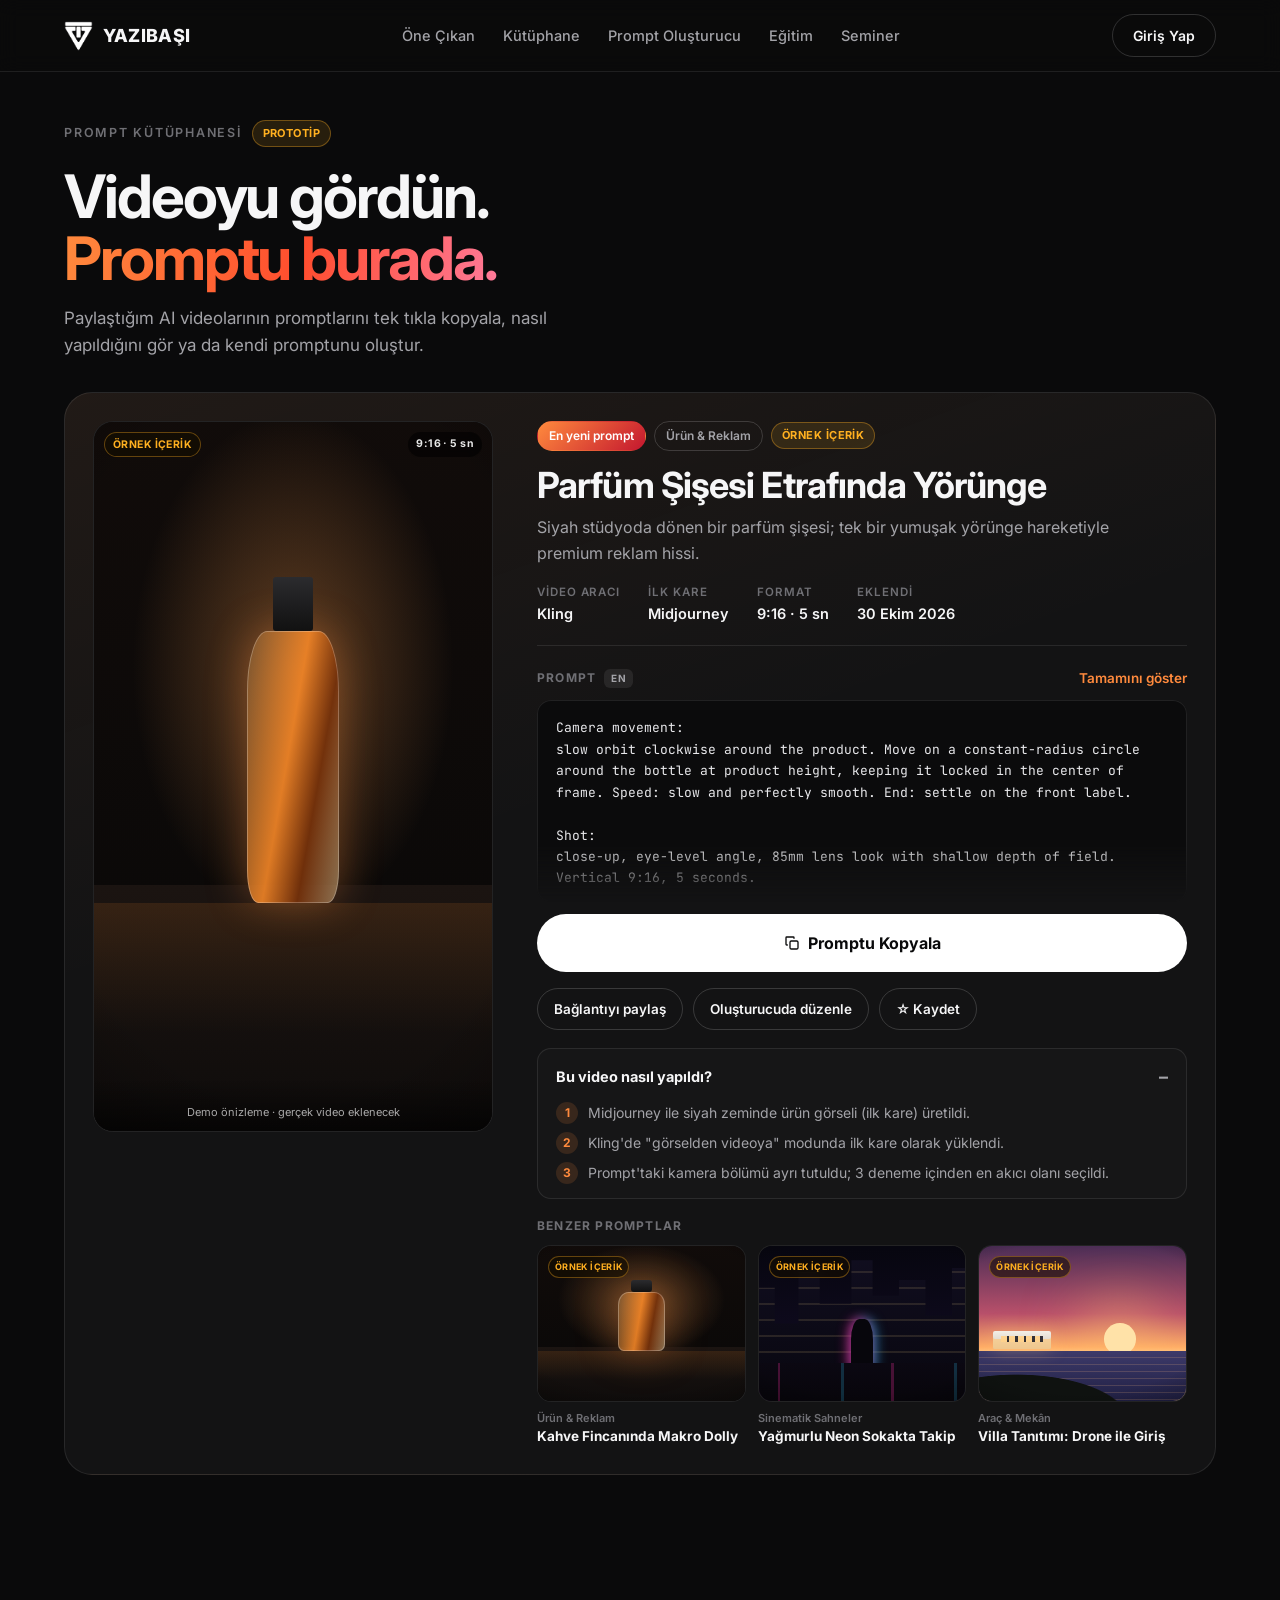
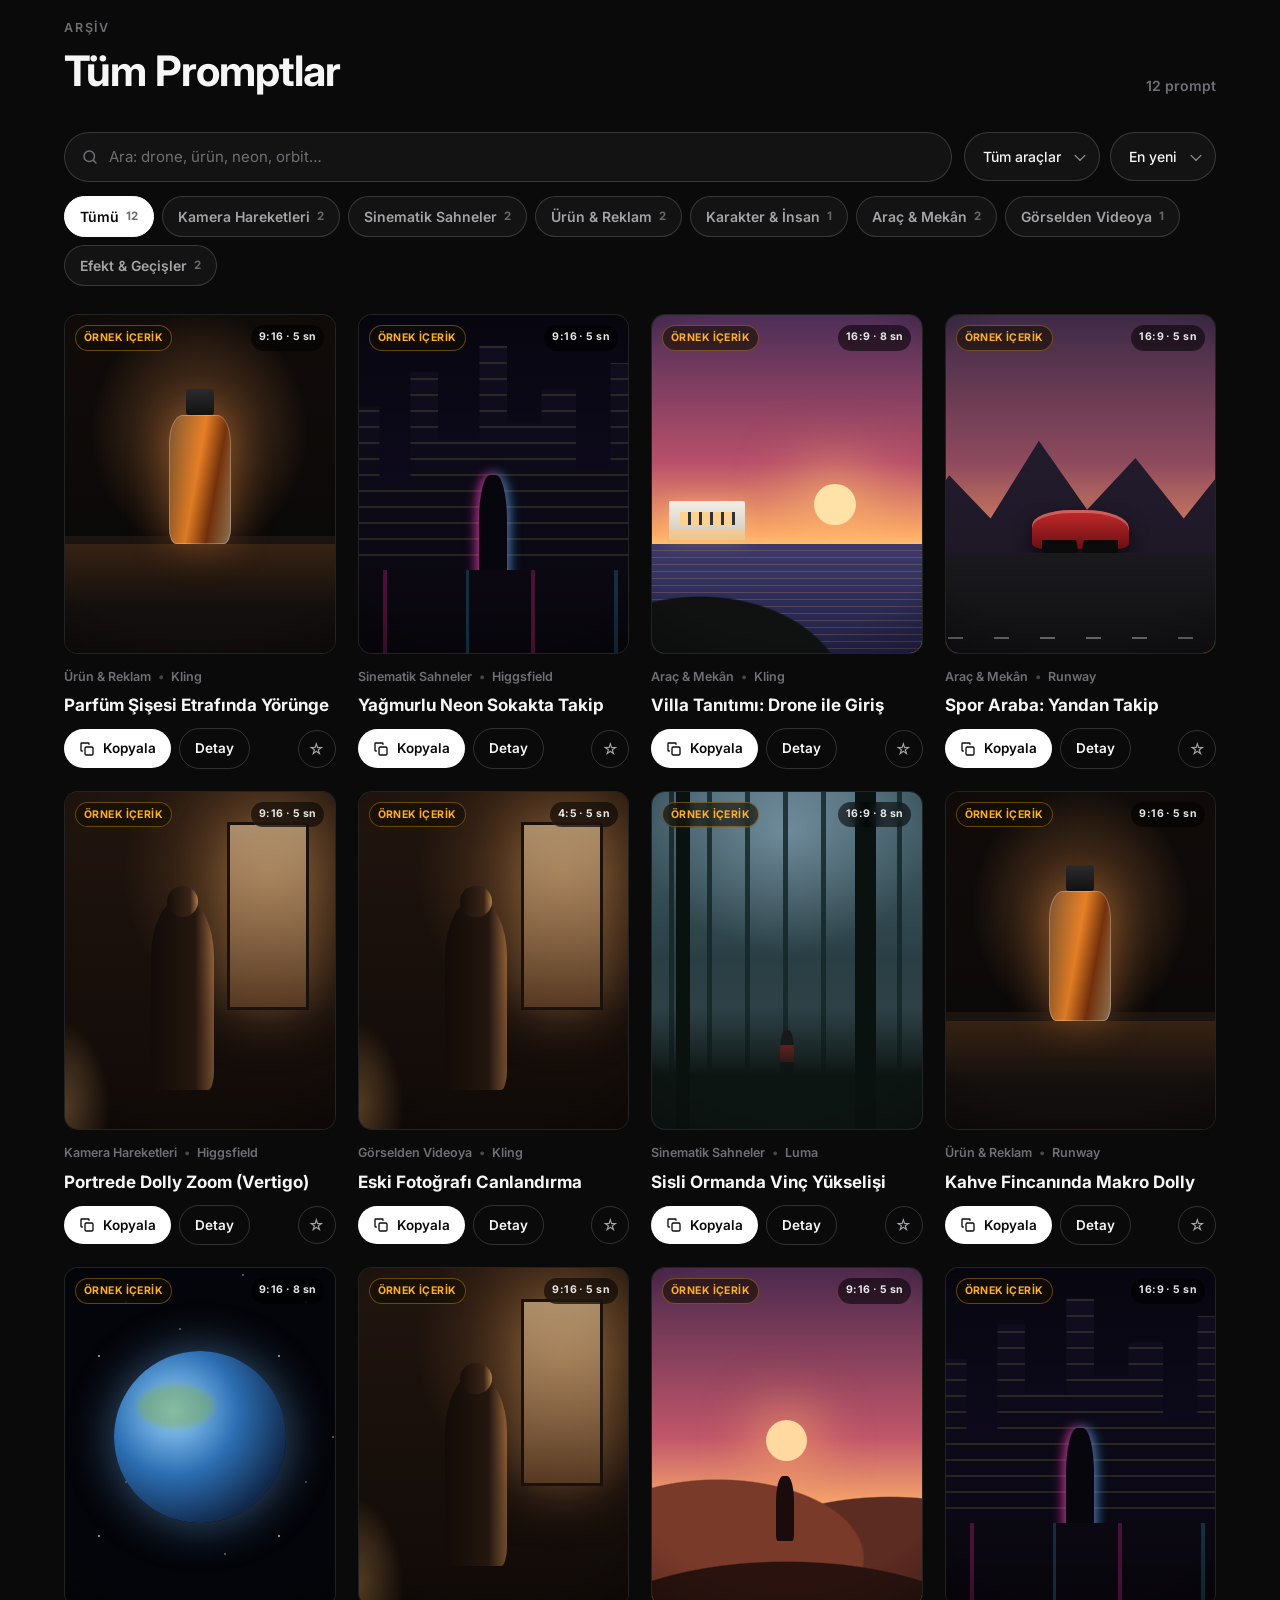
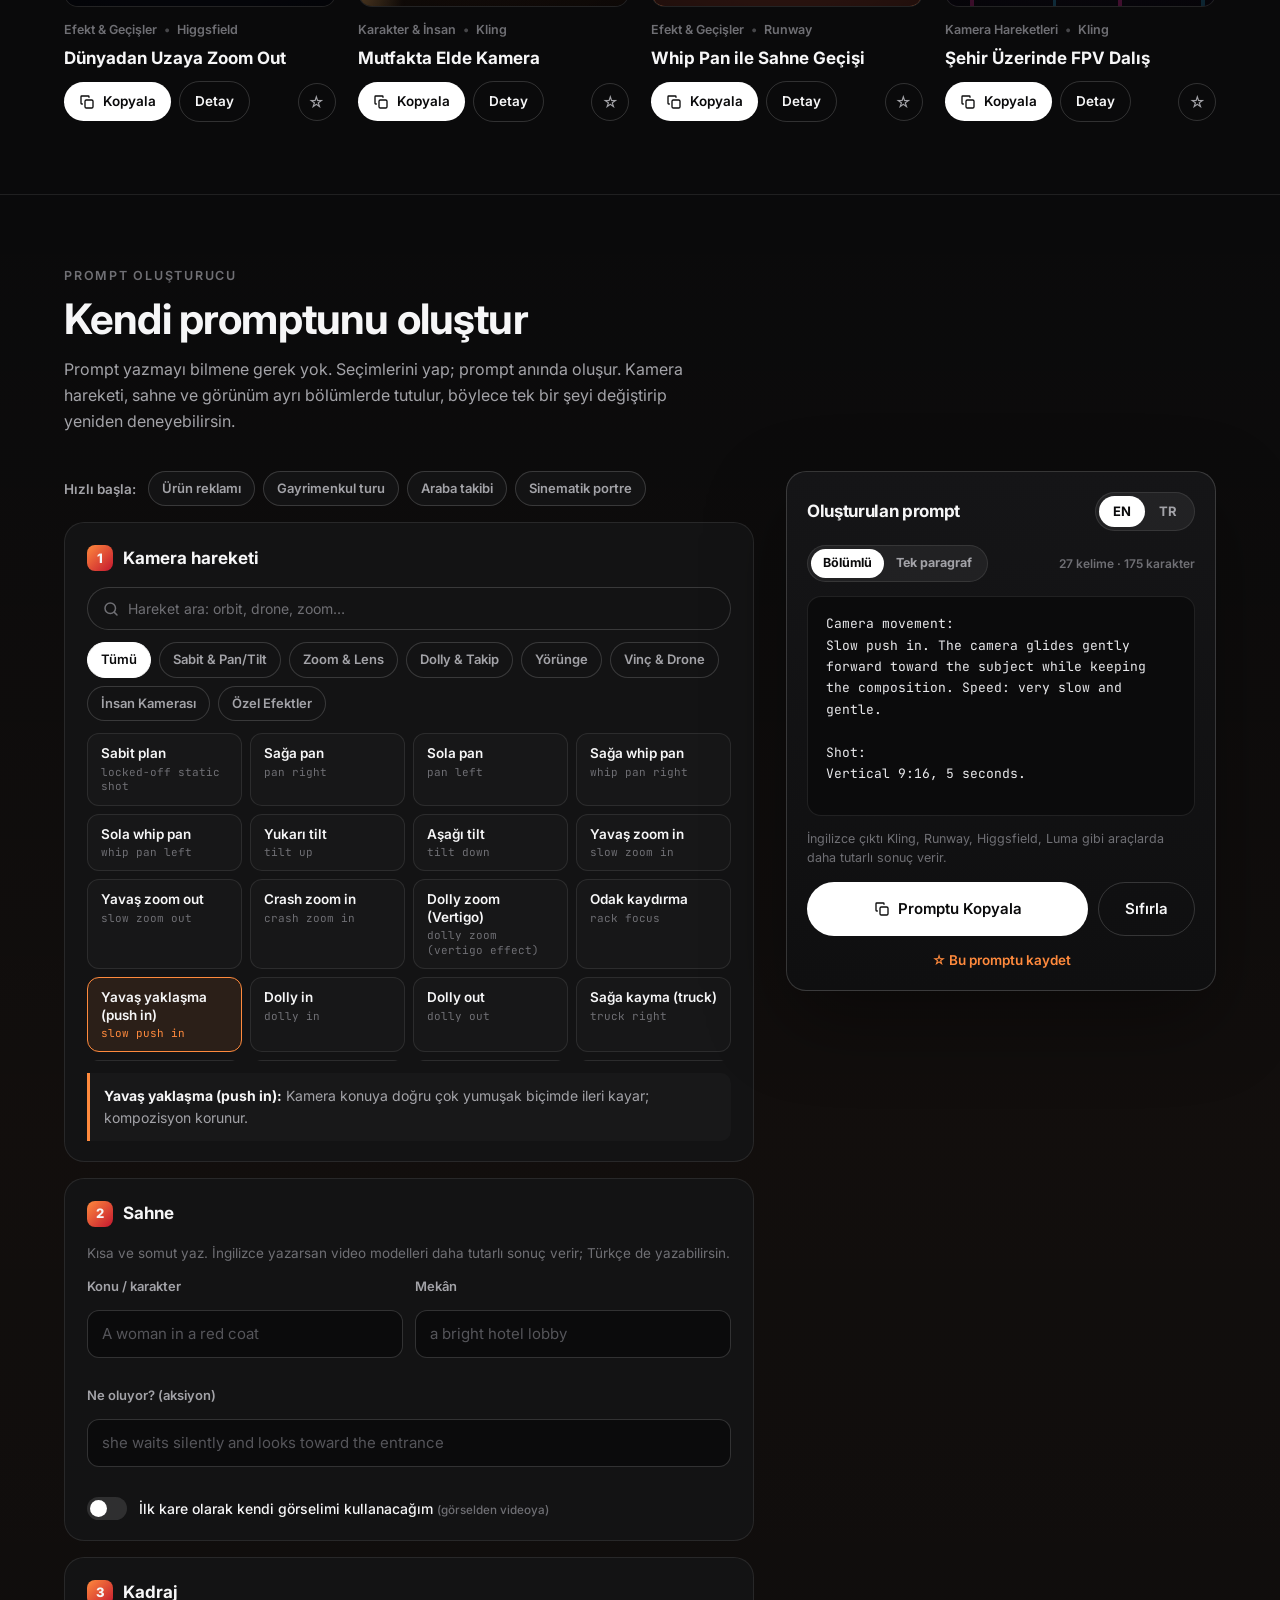
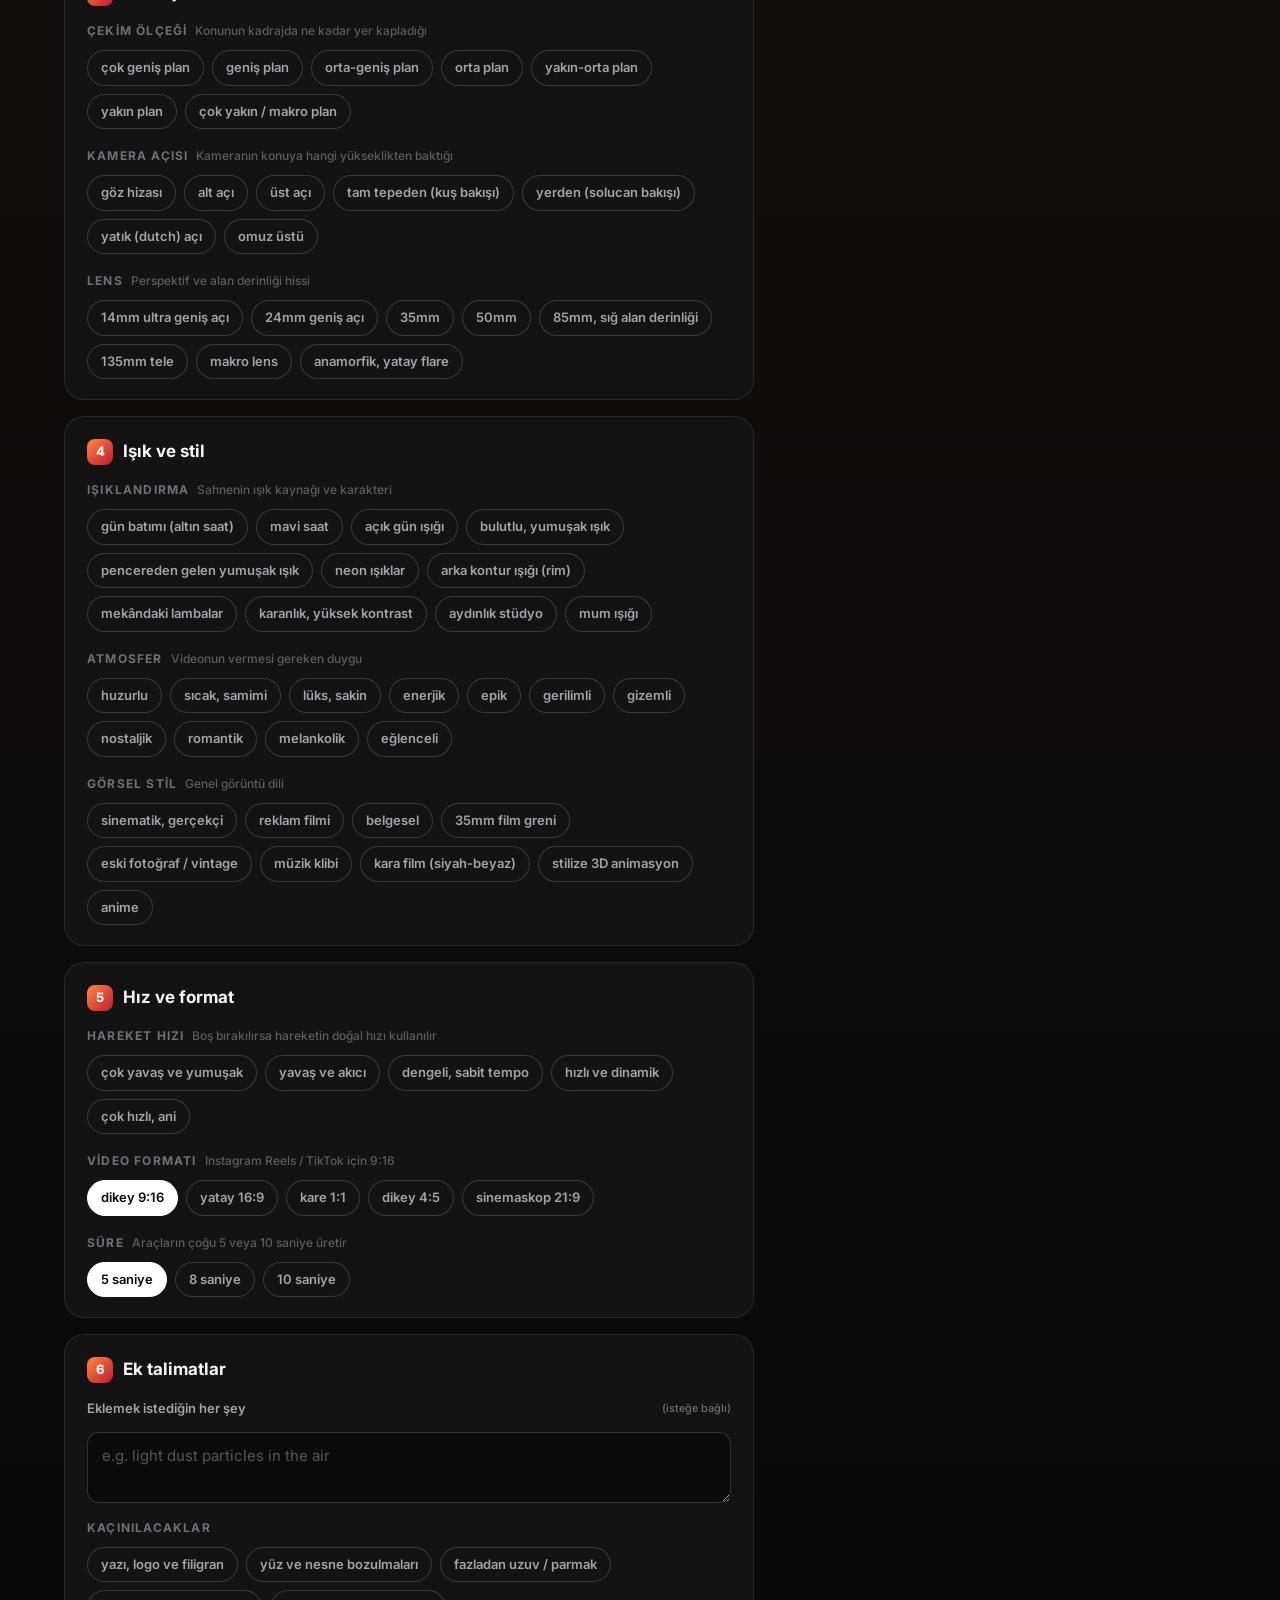
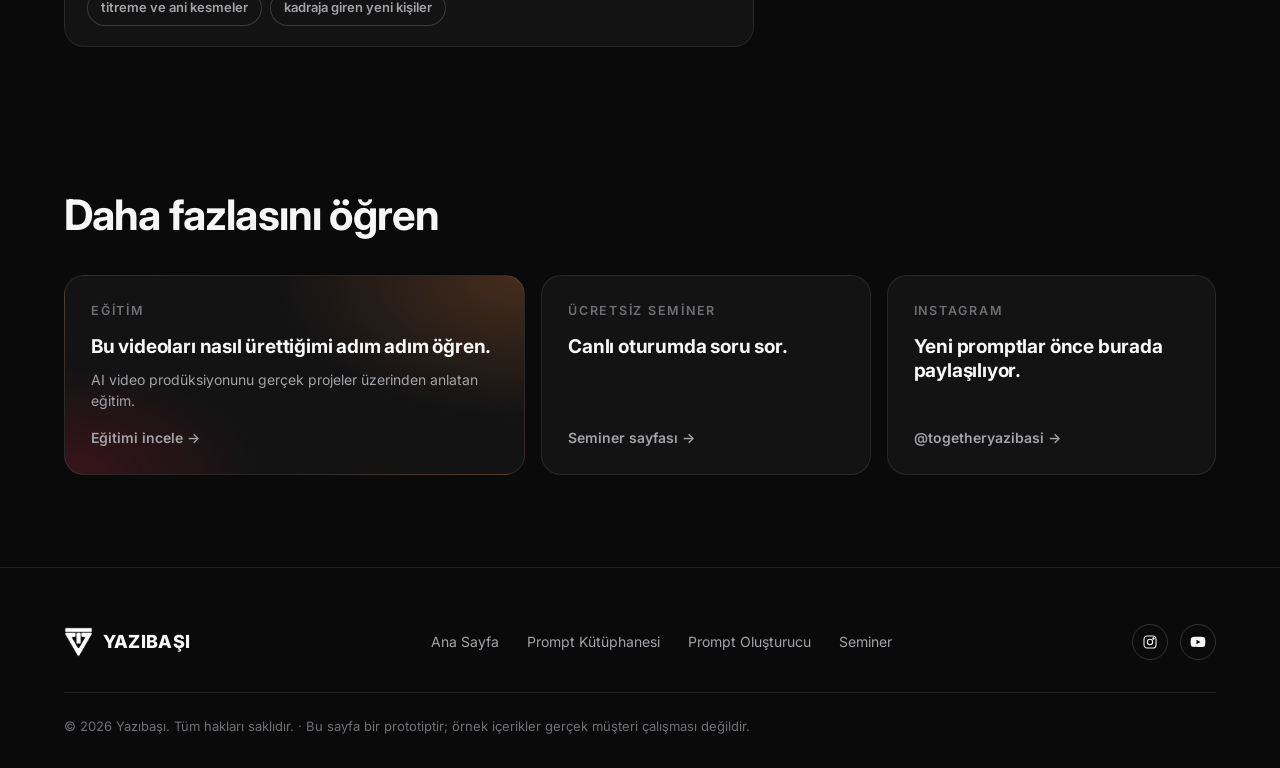
==== prompt-kutuphanesi.html @ 44c99c6a "Prompt Kütüphanesi prototip sayfasını ekle Yeni sayfa: prompt-kutuphanesi.html (noindex). Örnek içer" ====
<!DOCTYPE html>
<html lang="tr">
<head>
<meta charset="UTF-8">
<meta name="viewport" content="width=device-width, initial-scale=1.0, viewport-fit=cover">
<title>Prompt Kütüphanesi — Together Yazıbaşı</title>
<meta name="robots" content="noindex, nofollow">
<meta name="description" content="Muhammed Ali Yazıbaşı'nın yapay zekâ video promptları: videoyu izle, promptu tek tıkla kopyala ya da kendi promptunu oluştur.">
<meta property="og:title" content="Prompt Kütüphanesi — Together Yazıbaşı">
<meta property="og:description" content="Videoyu gördün. Promptu burada. Tek tıkla kopyala, kendi promptunu oluştur.">
<meta property="og:type" content="website">
<link rel="preconnect" href="https://fonts.googleapis.com">
<link rel="preconnect" href="https://fonts.gstatic.com" crossorigin>
<link href="https://fonts.googleapis.com/css2?family=Inter:wght@400;500;600;700;800&family=JetBrains+Mono:wght@400;500&display=swap" rel="stylesheet">
<link rel="stylesheet" href="css/style.css">
<link rel="stylesheet" href="css/prompt-kutuphanesi.css">
<link rel="icon" type="image/png" sizes="32x32" href="assets/img/logo/favicon-32.png">
<link rel="apple-touch-icon" href="assets/img/logo/apple-touch-icon.png">
<meta name="theme-color" content="#0a0a0b">
</head>
<body class="pk">

<a class="skip-link" href="#one-cikan">İçeriğe geç</a>

<!-- ============ HEADER ============ -->
<header class="site-header pk-header">
  <div class="container header-inner">
    <a href="index.html" class="logo"><img class="logo-img" src="assets/img/logo/logo-isaret-beyaz.png" alt="" width="29" height="30"><span>YAZIBAŞI</span></a>

    <nav class="main-nav pk-nav" aria-label="Sayfa içi gezinme">
      <a href="#one-cikan">Öne Çıkan</a>
      <a href="#kutuphane">Kütüphane</a>
      <a href="#olusturucu">Prompt Oluşturucu</a>
      <a href="index.html">Eğitim</a>
      <a href="seminer.html">Seminer</a>
    </nav>

    <div class="pk-header-actions">
      <button class="btn btn-ghost btn-sm" type="button" data-auth-open="login" data-auth-guest>Giriş Yap</button>
      <div class="user-chip" data-auth-user hidden>
        <button class="user-chip-btn" type="button" aria-haspopup="menu" aria-expanded="false" id="userMenuBtn">
          <span class="avatar" aria-hidden="true">DK</span><span class="user-chip-name">Demo Kullanıcı</span>
        </button>
        <div class="user-menu" id="userMenu" role="menu" hidden>
          <p class="user-menu-head"><strong>Demo Kullanıcı</strong><span>Prototip görünümü — gerçek hesap değil</span></p>
          <a href="#hesabim" role="menuitem">Kaydettiklerim</a>
          <button type="button" role="menuitem" data-auth-logout>Demo görünümünden çık</button>
        </div>
      </div>
      <button class="menu-toggle" type="button" aria-label="Menüyü aç" aria-expanded="false" aria-controls="mobileMenu">
        <span></span><span></span><span></span>
      </button>
    </div>
  </div>

  <nav class="mobile-menu" id="mobileMenu" aria-label="Mobil menü" hidden>
    <a href="#one-cikan">Öne Çıkan Prompt</a>
    <a href="#kutuphane">Prompt Kütüphanesi</a>
    <a href="#olusturucu">Prompt Oluşturucu</a>
    <a href="index.html">Eğitim</a>
    <a href="seminer.html">Ücretsiz Seminer</a>
    <button class="btn btn-primary btn-block" type="button" data-auth-open="login" data-auth-guest>Giriş Yap</button>
  </nav>
</header>

<main>

  <!-- ============ ÖNE ÇIKAN PROMPT ============ -->
  <section class="pk-feature" id="one-cikan">
    <div class="container">
      <div class="pk-intro">
        <p class="eyebrow">PROMPT KÜTÜPHANESİ <span class="draft-badge">Prototip</span></p>
        <h1>Videoyu gördün.<br><span class="grad">Promptu burada.</span></h1>
        <p class="pk-intro-desc">Paylaştığım AI videolarının promptlarını tek tıkla kopyala, nasıl yapıldığını gör ya da kendi promptunu oluştur.</p>
      </div>

      <p class="pk-notice" id="notFoundNotice" role="status" hidden></p>

      <article class="feature" id="featured" aria-live="polite"></article>
    </div>
  </section>

  <!-- ============ KÜTÜPHANE ============ -->
  <section class="pk-library" id="kutuphane">
    <div class="container">
      <div class="section-head pk-section-head">
        <div>
          <p class="eyebrow">ARŞİV</p>
          <h2>Tüm Promptlar</h2>
        </div>
        <p class="pk-count" id="resultCount" role="status"></p>
      </div>

      <div class="toolbar">
        <label class="search">
          <svg viewBox="0 0 24 24" aria-hidden="true"><circle cx="11" cy="11" r="7"/><path d="m20 20-3.5-3.5"/></svg>
          <span class="sr-only">Promptlarda ara</span>
          <input type="search" id="searchInput" placeholder="Ara: drone, ürün, neon, orbit…" autocomplete="off" enterkeyhint="search">
          <button type="button" class="search-clear" id="searchClear" aria-label="Aramayı temizle" hidden>✕</button>
        </label>
        <div class="toolbar-selects">
          <label class="select">
            <span class="sr-only">Araç</span>
            <select id="toolSelect"><option value="">Tüm araçlar</option></select>
          </label>
          <label class="select">
            <span class="sr-only">Sırala</span>
            <select id="sortSelect">
              <option value="new">En yeni</option>
              <option value="old">En eski</option>
              <option value="az">A → Z</option>
            </select>
          </label>
        </div>
      </div>

      <div class="chips-scroll">
        <div class="chips" id="categoryChips" role="group" aria-label="Kategori filtresi"></div>
      </div>

      <div class="card-grid" id="promptGrid"></div>

      <div class="empty" id="emptyState" hidden>
        <p><strong>Sonuç bulunamadı.</strong> Farklı bir kelime dene ya da filtreleri temizle.</p>
        <button class="btn btn-ghost btn-sm" type="button" id="resetFilters">Filtreleri temizle</button>
      </div>
    </div>
  </section>

  <!-- ============ HESABIM (yalnızca demo görünümünde) ============ -->
  <section class="pk-account" id="hesabim" hidden>
    <div class="container">
      <div class="account-card">
        <div class="account-head">
          <span class="avatar avatar-lg" aria-hidden="true">DK</span>
          <div>
            <p class="eyebrow">HESABIM <span class="draft-badge">Demo görünüm</span></p>
            <h2>Kaydettiğin promptlar</h2>
            <p class="section-desc">Bu alan gerçek üyelik açıldığında kullanıcının kaydettiği ve oluşturduğu promptları gösterecek. Şu an hiçbir veri saklanmıyor; sayfa yenilenince sıfırlanır.</p>
          </div>
        </div>
        <div class="saved-list" id="savedList"></div>
      </div>
    </div>
  </section>

  <!-- ============ PROMPT OLUŞTURUCU ============ -->
  <section class="pk-builder" id="olusturucu">
    <div class="container">
      <div class="section-head pk-section-head">
        <div>
          <p class="eyebrow">PROMPT OLUŞTURUCU</p>
          <h2>Kendi promptunu oluştur</h2>
          <p class="section-desc">Prompt yazmayı bilmene gerek yok. Seçimlerini yap; prompt anında oluşur. Kamera hareketi, sahne ve görünüm ayrı bölümlerde tutulur, böylece tek bir şeyi değiştirip yeniden deneyebilirsin.</p>
        </div>
      </div>

      <div class="builder">
        <form class="builder-form" id="builderForm" autocomplete="off" novalidate>

          <div class="presets">
            <span class="presets-label">Hızlı başla:</span>
            <div class="chips chips-sm" id="presetChips"></div>
          </div>

          <!-- 1. Kamera hareketi -->
          <fieldset class="step">
            <legend><span class="step-num">1</span> Kamera hareketi</legend>
            <div class="move-tools">
              <label class="search search-sm">
                <svg viewBox="0 0 24 24" aria-hidden="true"><circle cx="11" cy="11" r="7"/><path d="m20 20-3.5-3.5"/></svg>
                <span class="sr-only">Hareket ara</span>
                <input type="search" id="moveSearch" placeholder="Hareket ara: orbit, drone, zoom…">
              </label>
            </div>
            <div class="chips-scroll"><div class="chips chips-sm" id="moveGroupChips" role="group" aria-label="Hareket grubu"></div></div>
            <div class="move-grid" id="moveGrid" role="radiogroup" aria-label="Kamera hareketi"></div>
            <p class="move-desc" id="moveDesc"></p>
          </fieldset>

          <!-- 2. Sahne -->
          <fieldset class="step">
            <legend><span class="step-num">2</span> Sahne</legend>
            <p class="step-hint">Kısa ve somut yaz. İngilizce yazarsan video modelleri daha tutarlı sonuç verir; Türkçe de yazabilirsin.</p>
            <div class="field-grid">
              <div class="field">
                <label for="fSubject">Konu / karakter</label>
                <input id="fSubject" data-field="subject" type="text" placeholder="A woman in a red coat">
              </div>
              <div class="field">
                <label for="fLocation">Mekân</label>
                <input id="fLocation" data-field="location" type="text" placeholder="a bright hotel lobby">
              </div>
              <div class="field field-full">
                <label for="fAction">Ne oluyor? (aksiyon)</label>
                <input id="fAction" data-field="action" type="text" placeholder="she waits silently and looks toward the entrance">
              </div>
            </div>
            <label class="switch">
              <input type="checkbox" id="fRefImage" data-field="refImage">
              <span class="switch-ui" aria-hidden="true"></span>
              <span>İlk kare olarak kendi görselimi kullanacağım <small>(görselden videoya)</small></span>
            </label>
            <div class="field" id="imageContextField" hidden>
              <label for="fImageContext">Görselde ne var? <small>(isteğe bağlı)</small></label>
              <input id="fImageContext" data-field="imageContext" type="text" placeholder="a product photo on a white table">
            </div>
          </fieldset>

          <!-- 3-5. Seçenek grupları (JS ile doldurulur) -->
          <fieldset class="step">
            <legend><span class="step-num">3</span> Kadraj</legend>
            <div data-groups="shot,angle,lens"></div>
          </fieldset>

          <fieldset class="step">
            <legend><span class="step-num">4</span> Işık ve stil</legend>
            <div data-groups="light,mood,style"></div>
          </fieldset>

          <fieldset class="step">
            <legend><span class="step-num">5</span> Hız ve format</legend>
            <div data-groups="speed,ratio,duration"></div>
          </fieldset>

          <!-- 6. Ek -->
          <fieldset class="step">
            <legend><span class="step-num">6</span> Ek talimatlar</legend>
            <div class="field">
              <label for="fExtra">Eklemek istediğin her şey <small>(isteğe bağlı)</small></label>
              <textarea id="fExtra" data-field="extra" rows="2" placeholder="e.g. light dust particles in the air"></textarea>
            </div>
            <p class="group-label">Kaçınılacaklar</p>
            <div class="chips chips-sm" id="avoidChips" role="group" aria-label="Kaçınılacaklar"></div>
          </fieldset>
        </form>

        <!-- ÇIKTI -->
        <aside class="output" id="builderOutput" aria-label="Oluşturulan prompt">
          <div class="output-card">
            <div class="output-head">
              <h3>Oluşturulan prompt</h3>
              <div class="seg" role="group" aria-label="Çıktı dili">
                <button type="button" class="seg-btn is-active" data-lang="en" aria-pressed="true">EN</button>
                <button type="button" class="seg-btn" data-lang="tr" aria-pressed="false">TR</button>
              </div>
            </div>
            <div class="output-opts">
              <div class="seg seg-sm" role="group" aria-label="Biçim">
                <button type="button" class="seg-btn is-active" data-format="sections" aria-pressed="true">Bölümlü</button>
                <button type="button" class="seg-btn" data-format="paragraph" aria-pressed="false">Tek paragraf</button>
              </div>
              <span class="output-meta" id="outputMeta"></span>
            </div>
            <pre class="prompt-box prompt-box-out" id="outputText" tabindex="0"></pre>
            <p class="output-note" id="outputNote">İngilizce çıktı Kling, Runway, Higgsfield, Luma gibi araçlarda daha tutarlı sonuç verir.</p>
            <div class="output-actions">
              <button class="btn btn-primary btn-copy" type="button" id="copyOutput"><span class="copy-ic" aria-hidden="true"></span><span class="label">Promptu Kopyala</span></button>
              <button class="btn btn-ghost" type="button" id="resetBuilder">Sıfırla</button>
            </div>
            <button class="link-btn" type="button" id="saveOutput">☆ Bu promptu kaydet</button>
          </div>
        </aside>
      </div>
    </div>
  </section>

  <!-- ============ DİĞER İÇERİKLER ============ -->
  <section class="pk-more">
    <div class="container">
      <div class="section-head pk-section-head"><h2>Daha fazlasını öğren</h2></div>
      <div class="more-grid">
        <a href="index.html" class="more-card more-card-main">
          <span class="eyebrow">EĞİTİM</span>
          <strong>Bu videoları nasıl ürettiğimi adım adım öğren.</strong>
          <span class="more-desc">AI video prodüksiyonunu gerçek projeler üzerinden anlatan eğitim.</span>
          <span class="link-arrow">Eğitimi incele <span class="arrow">→</span></span>
        </a>
        <a href="seminer.html" class="more-card">
          <span class="eyebrow">ÜCRETSİZ SEMİNER</span>
          <strong>Canlı oturumda soru sor.</strong>
          <span class="link-arrow">Seminer sayfası <span class="arrow">→</span></span>
        </a>
        <a href="https://www.instagram.com/togetheryazibasi/" class="more-card" target="_blank" rel="noopener noreferrer">
          <span class="eyebrow">INSTAGRAM</span>
          <strong>Yeni promptlar önce burada paylaşılıyor.</strong>
          <span class="link-arrow">@togetheryazibasi <span class="arrow">→</span></span>
        </a>
      </div>
    </div>
  </section>

</main>

<footer class="site-footer">
  <div class="container">
    <div class="footer-top">
      <a href="index.html" class="logo"><img class="logo-img" src="assets/img/logo/logo-isaret-beyaz.png" alt="" width="29" height="30"><span>YAZIBAŞI</span></a>
      <nav class="footer-nav">
        <a href="index.html">Ana Sayfa</a>
        <a href="#kutuphane">Prompt Kütüphanesi</a>
        <a href="#olusturucu">Prompt Oluşturucu</a>
        <a href="seminer.html">Seminer</a>
      </nav>
      <div class="footer-social">
        <a href="https://www.instagram.com/togetheryazibasi/" aria-label="Instagram" target="_blank" rel="noopener noreferrer"><svg viewBox="0 0 24 24" fill="none" stroke="currentColor" stroke-width="1.6"><rect x="3" y="3" width="18" height="18" rx="5"/><circle cx="12" cy="12" r="4"/><circle cx="17.2" cy="6.8" r="1"/></svg></a>
        <a href="https://www.youtube.com/@TogetherYazibasi" aria-label="YouTube" target="_blank" rel="noopener noreferrer"><svg viewBox="0 0 24 24" fill="currentColor"><path d="M23 12s0-3.5-.45-5.15a2.9 2.9 0 0 0-2-2.05C18.9 4.3 12 4.3 12 4.3s-6.9 0-8.55.5a2.9 2.9 0 0 0-2 2.05C1 8.5 1 12 1 12s0 3.5.45 5.15a2.9 2.9 0 0 0 2 2.05c1.65.5 8.55.5 8.55.5s6.9 0 8.55-.5a2.9 2.9 0 0 0 2-2.05C23 15.5 23 12 23 12ZM9.75 15.5v-7l6 3.5-6 3.5Z"/></svg></a>
      </div>
    </div>
    <div class="footer-bottom"><p>© 2026 Yazıbaşı. Tüm hakları saklıdır. · Bu sayfa bir prototiptir; örnek içerikler gerçek müşteri çalışması değildir.</p></div>
  </div>
</footer>

<!-- ============ PROMPT DETAY MODALI ============ -->
<div class="sheet" id="promptModal" role="dialog" aria-modal="true" aria-labelledby="modalTitle" hidden>
  <div class="sheet-backdrop" data-close></div>
  <div class="sheet-dialog">
    <button class="sheet-close" type="button" aria-label="Kapat" data-close>✕</button>
    <div class="sheet-body" id="modalBody"></div>
  </div>
</div>

<!-- ============ GİRİŞ / KAYIT PROTOTİPİ ============ -->
<div class="sheet auth" id="authModal" role="dialog" aria-modal="true" aria-labelledby="authTitle" hidden>
  <div class="sheet-backdrop" data-close></div>
  <div class="sheet-dialog auth-dialog">
    <button class="sheet-close" type="button" aria-label="Kapat" data-close>✕</button>

    <div class="auth-brand">
      <img src="assets/img/logo/logo-isaret-beyaz.png" alt="" width="29" height="30">
      <span class="draft-badge">Yalnızca tasarım prototipi</span>
    </div>

    <!-- Giriş -->
    <div class="auth-view" data-view="login">
      <h2 id="authTitle">Tekrar hoş geldin</h2>
      <p class="auth-sub">Kaydettiğin promptlara ve oluşturduklarına eriş.</p>
      <form class="auth-form" data-proto-form>
        <div class="field"><label for="liEmail">E-posta</label><input id="liEmail" type="email" placeholder="ornek@email.com" autocomplete="off" disabled></div>
        <div class="field">
          <label for="liPass">Şifre <button type="button" class="link-btn" data-auth-go="forgot">Şifremi unuttum</button></label>
          <input id="liPass" type="password" placeholder="••••••••" autocomplete="off" disabled>
        </div>
        <button class="btn btn-primary btn-block" type="submit" disabled>Giriş Yap</button>
      </form>
      <div class="auth-divider"><span>veya</span></div>
      <button class="btn btn-ghost btn-block" type="button" disabled><span class="g-ic" aria-hidden="true">G</span> Google ile devam et</button>
      <p class="auth-proto">Bu ekran yalnızca tasarım içindir: alanlar devre dışıdır, hiçbir bilgi alınmaz veya saklanmaz.</p>
      <button class="btn btn-demo btn-block" type="button" data-auth-demo>Demo görünümünü aç <span class="arrow">→</span></button>
      <p class="auth-switch">Hesabın yok mu? <button type="button" class="link-btn" data-auth-go="register">Kayıt ol</button></p>
    </div>

    <!-- Kayıt -->
    <div class="auth-view" data-view="register" hidden>
      <h2>Ücretsiz hesap oluştur</h2>
      <p class="auth-sub">Promptları kaydet, kendi koleksiyonunu oluştur, yeni promptlardan ilk sen haberdar ol.</p>
      <form class="auth-form" data-proto-form>
        <div class="field"><label for="rgName">Ad Soyad</label><input id="rgName" type="text" placeholder="Adınız Soyadınız" autocomplete="off" disabled></div>
        <div class="field"><label for="rgEmail">E-posta</label><input id="rgEmail" type="email" placeholder="ornek@email.com" autocomplete="off" disabled></div>
        <div class="field"><label for="rgPass">Şifre</label><input id="rgPass" type="password" placeholder="En az 8 karakter" autocomplete="off" disabled></div>
        <label class="check-row"><input type="checkbox" disabled> <span>Kullanım koşullarını ve KVKK aydınlatma metnini okudum.</span></label>
        <button class="btn btn-primary btn-block" type="submit" disabled>Hesap Oluştur</button>
      </form>
      <p class="auth-proto">Kayıt sistemi henüz kurulmadı. Bu ekran yalnızca görünümü değerlendirmek içindir.</p>
      <p class="auth-switch">Zaten hesabın var mı? <button type="button" class="link-btn" data-auth-go="login">Giriş yap</button></p>
    </div>

    <!-- Şifremi unuttum -->
    <div class="auth-view" data-view="forgot" hidden>
      <h2>Şifreni sıfırla</h2>
      <p class="auth-sub">Hesabına bağlı e-posta adresini yaz; sıfırlama bağlantısı gönderelim.</p>
      <form class="auth-form" data-proto-form>
        <div class="field"><label for="fgEmail">E-posta</label><input id="fgEmail" type="email" placeholder="ornek@email.com" autocomplete="off" disabled></div>
        <button class="btn btn-primary btn-block" type="submit" disabled>Sıfırlama Bağlantısı Gönder</button>
      </form>
      <p class="auth-proto">Prototip: e-posta gönderilmez.</p>
      <p class="auth-switch"><button type="button" class="link-btn" data-auth-go="login">← Girişe dön</button></p>
    </div>
  </div>
</div>

<!-- Mobil: hızlı kopyalama çubuğu -->
<div class="sticky-copy" id="stickyCopy" hidden>
  <span class="sticky-copy-text" id="stickyCopyText"></span>
  <button class="btn btn-primary btn-sm btn-copy" type="button" id="stickyCopyBtn"><span class="copy-ic" aria-hidden="true"></span><span class="label">Kopyala</span></button>
</div>

<div class="toast" id="toast" role="status" aria-live="polite" hidden></div>

<script src="js/prompts-data.js"></script>
<script src="js/prompt-builder-data.js"></script>
<script src="js/prompt-kutuphanesi.js"></script>
</body>
</html>
---- css/style.css ----
/* ============ RESET & BASE ============ */
* { box-sizing: border-box; margin: 0; padding: 0; }
:root {
  --bg: #0a0a0b;
  --card: #161618;
  --card-soft: #131314;
  --border: rgba(255,255,255,0.09);
  --border-strong: rgba(255,255,255,0.16);
  --text: #f6f6f7;
  --text-dim: #a3a3a8;
  --text-dimmer: #6f6f74;
  --accent-1: #ff8a3d;
  --accent-2: #ff4d2e;
  --accent-3: #c4172f;
  --draft: #ffb020;
  --ok: #37c978;
  --no: #ff5d5d;
  --radius-xl: 28px;
  --radius-lg: 20px;
  --radius-md: 14px;
  --radius-sm: 10px;
  --container: 1200px;
}
html { scroll-behavior: smooth; }
body { background: var(--bg); color: var(--text); font-family: 'Inter', -apple-system, BlinkMacSystemFont, 'Segoe UI', sans-serif; font-size: 16px; line-height: 1.5; -webkit-font-smoothing: antialiased; }
img, svg { display: block; max-width: 100%; }
[hidden] { display: none !important; }
a { color: inherit; text-decoration: none; }
ul, ol { list-style: none; }
button { font: inherit; background: none; border: none; cursor: pointer; color: inherit; }
.container { max-width: var(--container); margin-inline: auto; padding-inline: 24px; }
h1, h2, h3 { font-weight: 700; letter-spacing: -0.02em; color: var(--text); }
h2 { font-size: clamp(28px, 3.4vw, 42px); line-height: 1.15; }
.arrow { display: inline-block; transition: transform .2s ease; }
a:hover .arrow, .btn:hover .arrow { transform: translateX(3px); }
section { padding-block: 88px; }

/* ============ DRAFT BADGE (henüz kesinleşmemiş içerikler için) ============ */
.draft-badge {
  display: inline-flex;
  align-items: center;
  gap: 6px;
  font-size: 11px;
  font-weight: 700;
  letter-spacing: 0.04em;
  text-transform: uppercase;
  color: var(--draft);
  background: rgba(255,176,32,0.12);
  border: 1px solid rgba(255,176,32,0.35);
  padding: 4px 10px;
  border-radius: 999px;
}

/* ============ BUTTONS ============ */
.btn { display: inline-flex; align-items: center; justify-content: center; gap: 8px; padding: 15px 26px; border-radius: 999px; font-weight: 600; font-size: 15px; white-space: nowrap; border: none; cursor: pointer; transition: opacity .2s ease, background .2s ease, border-color .2s ease; }
.btn-primary { background: #ffffff; color: #0a0a0b; }
.btn-primary:hover { opacity: .88; }
.btn-ghost { background: transparent; color: var(--text); border: 1px solid var(--border-strong); }
.btn-ghost:hover { border-color: rgba(255,255,255,0.4); }
.btn-sm { padding: 10px 20px; font-size: 14px; }
.btn-block { display: flex; width: 100%; justify-content: center; }
.link-arrow { font-size: 14px; font-weight: 600; color: var(--text-dim); white-space: nowrap; }
.link-arrow:hover { color: var(--text); }
.play-ic { font-size: 11px; }

/* ============ HEADER ============ */
.site-header { position: sticky; top: 0; z-index: 100; background: rgba(10,10,11,0.8); backdrop-filter: blur(10px); border-bottom: 1px solid var(--border); }
.header-inner { display: flex; align-items: center; justify-content: space-between; padding-block: 18px; gap: 24px; }
.logo { display: flex; align-items: center; gap: 10px; font-weight: 800; font-size: 18px; letter-spacing: 0.02em; }
.logo-img { height: 30px; width: auto; flex-shrink: 0; }
.main-nav { display: flex; gap: 28px; font-size: 14.5px; font-weight: 500; color: var(--text-dim); }
.main-nav a:hover { color: var(--text); }

/* ============ EYEBROW ============ */
.eyebrow { font-size: 12.5px; font-weight: 600; letter-spacing: 0.14em; text-transform: uppercase; color: var(--text-dimmer); margin-bottom: 18px; display: flex; align-items: center; gap: 10px; flex-wrap: wrap; }
.eyebrow .dot { color: var(--accent-1); margin: 0 2px; }
.section-desc { color: var(--text-dim); font-size: 16px; line-height: 1.65; max-width: 480px; }

/* ============ ANCHOR OFFSET (sabit header altında kalmasın diye) ============ */
#hero, #tanitim, #egitmen, #mufredat, #ornek-projeler, #referanslar, #instagram, #fiyat, #sss, #egitim-icerigi { scroll-margin-top: 84px; }

/* ============ HERO (eğitim sayfası) ============ */
.hero { padding-block: 64px 48px; }
.hero-grid { display: grid; grid-template-columns: 1.05fr 0.95fr; gap: 48px; align-items: center; }
.hero-content h1 { font-size: clamp(34px, 4.4vw, 52px); line-height: 1.1; margin-bottom: 18px; }
.hero-promise { background: var(--card-soft); border: 1px solid var(--border); border-left: 3px solid var(--accent-1); border-radius: var(--radius-sm); padding: 16px 20px; margin-bottom: 26px; color: var(--text-dim); font-size: 15px; line-height: 1.55; max-width: 480px; }
.hero-promise strong { color: var(--text); }
.hero-actions { display: flex; gap: 14px; flex-wrap: wrap; margin-bottom: 36px; }
.hero-stats { display: flex; gap: 40px; flex-wrap: wrap; }
.stat { display: flex; flex-direction: column; gap: 4px; }
.stat strong { font-size: 22px; font-weight: 700; color: var(--text); }
.stat span { font-size: 13px; color: var(--text-dim); }

.portrait { position: relative; border-radius: var(--radius-xl); overflow: hidden; background: radial-gradient(120% 100% at 78% 15%, rgba(255,138,61,0.55), transparent 55%), radial-gradient(90% 80% at 100% 100%, rgba(196,23,47,0.65), transparent 60%), linear-gradient(200deg, #1a0a06 0%, #0a0a0b 55%, #050506 100%); aspect-ratio: 4/4.8; }
.portrait::before { content: ""; position: absolute; inset: 0; background: radial-gradient(60% 50% at 85% 20%, rgba(255,122,61,0.5), transparent 70%); mix-blend-mode: screen; }
.portrait .bust { position: absolute; inset: 0; width: 100%; height: 100%; }
.portrait .portrait-photo { position: absolute; inset: 0; width: 100%; height: 100%; object-fit: cover; object-position: 60% 30%; }
.portrait-caption { position: absolute; right: 22px; bottom: 20px; text-align: right; z-index: 2; }
.portrait-caption strong { display: block; font-size: 16px; font-weight: 700; color: #fff; text-shadow: 0 2px 12px rgba(0,0,0,0.5); }
.portrait-caption span { display: block; font-size: 12px; color: rgba(255,255,255,0.75); margin-top: 3px; text-shadow: 0 2px 12px rgba(0,0,0,0.5); }

/* ============ BRANDS ============ */
.brands { padding-block: 40px; border-top: 1px solid var(--border); border-bottom: 1px solid var(--border); }
.brands-inner { display: flex; flex-direction: column; gap: 18px; }
.brands-label { font-size: 12px; font-weight: 600; letter-spacing: 0.12em; color: var(--text-dimmer); display: flex; align-items: center; gap: 10px; flex-wrap: wrap; }
.brands-row { display: flex; align-items: center; justify-content: space-between; flex-wrap: wrap; gap: 28px 48px; opacity: 0.8; }
.brand-logo { width: auto; flex-shrink: 0; object-fit: contain; }
.brand-logo-eti { height: 50px; }
.brand-logo-lcw { height: 21px; }
.brand-logo-migros { height: 50px; }
.brand-logo-tecno { height: 22px; }

/* ============ SECTION HEAD ============ */
.section-head { display: flex; align-items: baseline; justify-content: space-between; gap: 24px; margin-bottom: 36px; flex-wrap: wrap; }

/* ============ EĞİTMEN (eğitim sayfası) ============ */
.instructor-grid { display: grid; grid-template-columns: 0.8fr 1.2fr; gap: 56px; align-items: center; }
.portrait-instructor { aspect-ratio: 4/4.6; }
.instructor-chips { display: flex; gap: 10px; flex-wrap: wrap; margin: 20px 0 22px; }
.chip { font-size: 13px; font-weight: 600; color: var(--text-dim); background: var(--card-soft); border: 1px solid var(--border); border-radius: 999px; padding: 8px 16px; }
.instructor-lead { font-size: 18px; font-weight: 600; line-height: 1.4; color: var(--accent-1); margin-bottom: 16px; letter-spacing: -0.01em; }
.instructor-bio { max-width: 100%; margin-bottom: 28px; }
.instructor-bio p + p { margin-top: 12px; }

/* ============ PROMO (TANITIM VIDEO) ============ */
.promo-grid { display: grid; grid-template-columns: 1.15fr 1fr; gap: 56px; align-items: center; }
.portrait-promo { aspect-ratio: 16/9; width: 100%; }
.thumb-play { width: 52px; height: 52px; border-radius: 50%; border: 1px solid var(--border-strong); display: flex; align-items: center; justify-content: center; font-size: 14px; color: #fff; flex-shrink: 0; transition: background .2s ease, border-color .2s ease; }
.thumb-play:hover { background: rgba(255,255,255,0.08); }
.thumb-play-lg { position: absolute; z-index: 2; top: 50%; left: 50%; transform: translate(-50%, -50%); width: 68px; height: 68px; background: rgba(255,255,255,0.12); backdrop-filter: blur(6px); border-color: rgba(255,255,255,0.5); font-size: 18px; }
.promo-shade { position: absolute; inset: 0; background: linear-gradient(0deg, rgba(0,0,0,0.7) 0%, rgba(0,0,0,0.15) 55%, rgba(0,0,0,0.25) 100%); }
.promo-cover { opacity: 0; transition: opacity .4s ease; }
.promo-cover.is-loaded { opacity: 1; }
.promo-media-caption { position: absolute; left: 26px; bottom: 24px; color: #fff; font-weight: 700; font-size: 20px; line-height: 1.3; text-shadow: 0 2px 14px rgba(0,0,0,0.5); z-index: 2; }
.promo-content h2 { margin-bottom: 18px; }
.promo-content .btn { margin-top: 28px; }

/* ============ YAKINDA GELECEK İÇERİKLER ============ */
.upcoming-grid { display: grid; grid-template-columns: 1fr 1fr; gap: 20px; }
.upcoming-card { display: flex; align-items: center; gap: 20px; border: 1px solid var(--border); border-radius: var(--radius-lg); padding: 16px; background: var(--card-soft); transition: border-color .2s ease; }
.upcoming-card:hover { border-color: var(--border-strong); }
.upcoming-media { width: 148px; height: 128px; border-radius: var(--radius-sm); flex-shrink: 0; }
.upcoming-media-1 { background: radial-gradient(120% 100% at 30% 20%, rgba(255,138,61,0.35), transparent 60%), linear-gradient(160deg, #1c1517, #0c0c0d); }
.upcoming-media-2 { background: radial-gradient(120% 100% at 70% 80%, rgba(196,23,47,0.35), transparent 60%), linear-gradient(160deg, #14171c, #0c0c0d); }
.upcoming-text { display: flex; flex-direction: column; gap: 6px; }
.upcoming-text strong { font-size: 16px; font-weight: 700; }
.upcoming-text span { font-size: 13.5px; color: var(--text-dim); }

/* ============ FEATURES ============ */
.features-grid { display: grid; grid-template-columns: repeat(4, 1fr); gap: 16px; }
.feature-card { background: var(--card-soft); border: 1px solid var(--border); border-radius: var(--radius-md); padding: 20px; display: flex; flex-direction: column; gap: 14px; }
.feature-card .num { font-size: 13px; font-weight: 700; color: var(--accent-1); }
.feature-card h4 { font-size: 16px; font-weight: 700; }
.feature-card p { font-size: 14px; color: var(--text-dim); line-height: 1.5; }

/* ============ MÜFREDAT (roadmap) ============ */
.roadmap { display: flex; flex-direction: column; gap: 0; }
.roadmap li { display: grid; grid-template-columns: 56px 1fr; gap: 20px; padding-block: 22px; border-bottom: 1px solid var(--border); align-items: center; }
.roadmap li:first-child { padding-top: 0; }
.roadmap .num-badge { width: 40px; height: 40px; border-radius: 50%; background: var(--card-soft); border: 1px solid var(--border-strong); display: flex; align-items: center; justify-content: center; font-size: 13px; font-weight: 700; color: var(--accent-1); flex-shrink: 0; }
.roadmap .rm-title { font-size: 16px; font-weight: 600; color: var(--text); }
.roadmap .rm-title em { color: var(--text-dimmer); font-style: normal; font-weight: 500; }
.roadmap li.has-sub { align-items: flex-start; }
.roadmap .badge-free { display: inline-block; vertical-align: 1px; margin-left: 8px; padding: 3px 10px; border-radius: 999px; background: rgba(255,122,61,0.15); color: var(--accent-1); font-size: 11.5px; font-weight: 600; letter-spacing: 0.02em; white-space: nowrap; }
.roadmap .sub-items { display: flex; flex-wrap: wrap; gap: 8px; margin-top: 12px; }
.roadmap .sub-items li { display: block; padding: 5px 12px; border: 1px solid var(--border); border-radius: 999px; font-size: 13px; color: var(--text-dim); font-weight: 500; }

/* ============ FİYAT ============ */
.price-section { background: var(--card-soft); border: 1px solid var(--border); border-radius: var(--radius-xl); overflow: hidden; position: relative; }
.price-section::before { content: ""; position: absolute; top: 0; left: 0; right: 0; height: 4px; background: linear-gradient(90deg, var(--accent-1), var(--accent-2), var(--accent-3)); }
.price-grid { display: grid; grid-template-columns: 1fr 1fr; gap: 0; }
.price-left { padding: 48px; border-right: 1px solid var(--border); }
.price-left .eyebrow-pill { display: inline-block; font-size: 12px; font-weight: 700; color: var(--accent-1); background: rgba(255,138,61,0.12); border: 1px solid rgba(255,138,61,0.3); padding: 6px 14px; border-radius: 999px; margin-bottom: 18px; }
.price-left h3 { font-size: 26px; margin-bottom: 14px; line-height: 1.3; }
.price { font-size: 48px; font-weight: 800; letter-spacing: -0.02em; margin: 18px 0 6px; }
.price-note { font-size: 14px; color: var(--text-dim); }
.price-right { padding: 48px; display: flex; flex-direction: column; justify-content: center; gap: 22px; }
.checklist { display: flex; flex-direction: column; gap: 14px; }
.checklist li { display: flex; align-items: flex-start; gap: 12px; font-size: 15px; color: var(--text-dim); }
.check { width: 20px; height: 20px; border-radius: 50%; background: rgba(255,122,61,0.15); color: var(--accent-1); font-size: 11px; display: flex; align-items: center; justify-content: center; flex-shrink: 0; margin-top: 2px; }

/* ============ REFERANSLAR ============ */
.testi-note { text-align: center; color: var(--text-dim); font-size: 14px; margin-top: 24px; }

/* ============ SSS (FAQ Accordion) ============ */
.faq-list { display: flex; flex-direction: column; gap: 12px; max-width: 800px; }
.faq-item { background: var(--card-soft); border: 1px solid var(--border); border-radius: var(--radius-md); overflow: hidden; }
.faq-q { width: 100%; display: flex; align-items: center; justify-content: space-between; gap: 16px; padding: 20px 24px; text-align: left; font-size: 15.5px; font-weight: 600; color: var(--text); }
.faq-q .plus { font-size: 20px; color: var(--text-dim); transition: transform .2s ease; flex-shrink: 0; }
.faq-item.open .faq-q .plus { transform: rotate(45deg); color: var(--accent-1); }
.faq-a { max-height: 0; overflow: hidden; transition: max-height .25s ease; }
.faq-a p { padding: 0 24px 20px; font-size: 14.5px; color: var(--text-dim); line-height: 1.6; }

/* ============ FINAL CTA (eğitim) ============ */
.cta-banner { position: relative; border-radius: var(--radius-xl); overflow: hidden; min-height: 320px; display: flex; align-items: center; justify-content: center; text-align: center; padding: 48px; background: linear-gradient(0deg, rgba(0,0,0,0.6) 0%, rgba(0,0,0,0.2) 60%), radial-gradient(70% 60% at 50% 20%, rgba(255,122,61,0.22), transparent 60%), linear-gradient(135deg, #1c1416 0%, #0a0a0b 55%, #08090b 100%); border: 1px solid var(--border); }
.cta-banner-text h2 { margin-bottom: 14px; }
.cta-banner-text p { color: var(--text-dim); font-size: 16px; margin-bottom: 26px; }
.cta-stats { display: flex; gap: 32px; justify-content: center; margin-top: 30px; flex-wrap: wrap; }
.cta-stats .stat strong { color: #fff; } .cta-stats .stat span { color: rgba(255,255,255,0.6); }

/* ============ FOOTER (eğitim) ============ */
.site-footer { padding-block: 56px 32px; border-top: 1px solid var(--border); margin-top: 20px; }
.footer-top { display: flex; align-items: center; justify-content: space-between; gap: 24px; flex-wrap: wrap; padding-bottom: 32px; }
.footer-nav { display: flex; gap: 28px; font-size: 14px; color: var(--text-dim); flex-wrap: wrap; }
.footer-nav a:hover { color: var(--text); }
.footer-social { display: flex; gap: 12px; }
.footer-social a { width: 36px; height: 36px; border-radius: 50%; border: 1px solid var(--border-strong); display: flex; align-items: center; justify-content: center; }
.footer-social svg { width: 16px; height: 16px; }
.footer-social a:hover { border-color: var(--text-dim); }
.footer-bottom { padding-top: 24px; border-top: 1px solid var(--border); }
.footer-bottom p { font-size: 13px; color: var(--text-dimmer); }

/* ============ VİDEO MODAL (çalışan özellik) ============ */
body.modal-open { overflow: hidden; }
.video-modal { position: fixed; inset: 0; z-index: 200; display: flex; align-items: center; justify-content: center; padding: 24px; }
.video-modal-backdrop { position: absolute; inset: 0; background: rgba(5,5,6,0.88); backdrop-filter: blur(6px); }
.video-modal-dialog { position: relative; width: min(1040px, 100%); }
.video-modal-frame { position: relative; aspect-ratio: 16/9; border-radius: var(--radius-lg); overflow: hidden; background: #000; border: 1px solid var(--border); }
.video-modal-frame iframe { position: absolute; inset: 0; width: 100%; height: 100%; border: 0; }
.video-modal-close { position: absolute; top: -52px; right: 0; width: 40px; height: 40px; border-radius: 50%; border: 1px solid var(--border-strong); font-size: 14px; color: #fff; transition: background .2s ease; }
.video-modal-close:hover { background: rgba(255,255,255,0.08); }

/* ============================================================
   SEMİNER SAYFASI — ek bileşenler
   ============================================================ */

/* HERO (seminer) */
.hero-content > p.section-desc { margin-bottom: 32px; }
.date-chip { display: inline-flex; align-items: center; gap: 10px; background: var(--card-soft); border: 1px solid var(--border); border-radius: 999px; padding: 10px 18px; font-size: 13.5px; color: var(--text-dim); margin-bottom: 24px; }

.topic-list { display: flex; flex-direction: column; gap: 14px; }
.topic-card { display: grid; grid-template-columns: 44px 1fr; gap: 16px; background: var(--card-soft); border: 1px solid var(--border); border-radius: var(--radius-md); padding: 18px 20px; align-items: start; }
.topic-num { width: 32px; height: 32px; border-radius: 50%; background: rgba(255,138,61,0.12); border: 1px solid rgba(255,138,61,0.3); color: var(--accent-1); font-size: 13px; font-weight: 700; display: flex; align-items: center; justify-content: center; }
.topic-card h4 { font-size: 15.5px; font-weight: 700; margin-bottom: 4px; }
.topic-card p { font-size: 13.5px; color: var(--text-dim); line-height: 1.45; }

/* KAYIT FORM KARTI (seminer) */
.form-card { background: var(--card-soft); border: 1px solid var(--border-strong); border-radius: var(--radius-lg); overflow: hidden; position: sticky; top: 90px; }
.form-card::before { content: ""; display: block; height: 4px; background: linear-gradient(90deg, var(--accent-1), var(--accent-2), var(--accent-3)); }
.form-card-inner { padding: 30px; }
.form-card h3 { font-size: 20px; margin-bottom: 6px; }
.form-card .sub { font-size: 13.5px; color: var(--text-dim); margin-bottom: 20px; }
.meta-rows { display: flex; flex-direction: column; gap: 10px; margin-bottom: 24px; padding: 16px; background: rgba(255,176,32,0.06); border: 1px dashed rgba(255,176,32,0.35); border-radius: var(--radius-sm); }
.meta-row { display: flex; align-items: center; justify-content: space-between; font-size: 13.5px; }
.meta-row .label { color: var(--text-dim); }
.meta-row .value { color: var(--draft); font-weight: 600; }
.field { margin-bottom: 16px; }
.field label { display: block; font-size: 13px; font-weight: 600; color: var(--text-dim); margin-bottom: 7px; }
.field input { width: 100%; padding: 13px 16px; border-radius: var(--radius-sm); border: 1px solid var(--border-strong); background: #0d0d0e; color: var(--text); font-size: 14.5px; font-family: inherit; }
.field input:focus { outline: none; border-color: var(--accent-1); }
.form-note { font-size: 12px; color: var(--text-dimmer); text-align: center; margin-top: 14px; }
.form-success { display: none; text-align: center; padding: 20px; background: rgba(55,201,120,0.1); border: 1px solid rgba(55,201,120,0.35); border-radius: var(--radius-sm); color: var(--ok); font-size: 14px; font-weight: 600; margin-top: 16px; }
.form-success.show { display: block; }

/* KARŞILAŞTIRMA (seminer) */
.compare-grid { display: grid; grid-template-columns: 1fr 1fr; gap: 20px; }
.compare-card { border-radius: var(--radius-md); padding: 28px; border: 1px solid var(--border); }
.compare-card.yes { background: rgba(55,201,120,0.06); border-color: rgba(55,201,120,0.25); }
.compare-card.no { background: rgba(255,93,93,0.06); border-color: rgba(255,93,93,0.25); }
.compare-card h4 { font-size: 15px; text-transform: uppercase; letter-spacing: 0.06em; margin-bottom: 18px; }
.compare-card.yes h4 { color: var(--ok); }
.compare-card.no h4 { color: var(--no); }
.compare-card ul { display: flex; flex-direction: column; gap: 12px; }
.compare-card li { font-size: 14.5px; color: var(--text-dim); display: flex; gap: 10px; line-height: 1.5; }
.compare-card.yes li::before { content: "✓"; color: var(--ok); font-weight: 700; flex-shrink: 0; }
.compare-card.no li::before { content: "✕"; color: var(--no); font-weight: 700; flex-shrink: 0; }

/* KİMLER İÇİN (seminer) */
.audience-grid { display: grid; grid-template-columns: repeat(4, 1fr); gap: 16px; }
.audience-card { background: var(--card-soft); border: 1px solid var(--border); border-radius: var(--radius-md); padding: 22px; text-align: center; }
.audience-card .ico { width: 40px; height: 40px; border-radius: 10px; background: linear-gradient(135deg, var(--accent-1), var(--accent-3)); margin: 0 auto 14px; }
.audience-card p { font-size: 14px; color: var(--text-dim); font-weight: 600; }

/* EĞİTMEN (seminer — kısa kart) */
.instructor-mini { display: grid; grid-template-columns: 0.6fr 1.4fr; gap: 40px; align-items: center; background: var(--card-soft); border: 1px solid var(--border); border-radius: var(--radius-xl); padding: 36px; }
.portrait-mini { aspect-ratio: 1/1.1; border-radius: var(--radius-lg); overflow: hidden; position: relative; background: radial-gradient(120% 100% at 78% 15%, rgba(255,138,61,0.55), transparent 55%), radial-gradient(90% 80% at 100% 100%, rgba(196,23,47,0.65), transparent 60%), linear-gradient(200deg, #1a0a06 0%, #0a0a0b 55%, #050506 100%); }
.portrait-mini .bust { position: absolute; inset: 0; width: 100%; height: 100%; }
.portrait-mini .portrait-photo { position: absolute; inset: 0; width: 100%; height: 100%; object-fit: cover; }
.instructor-mini h3 { font-size: 22px; margin-bottom: 10px; }

/* FINAL CTA (seminer — küçük varyant) */
.site-footer.footer-center { padding-block: 40px; text-align: center; }
.site-footer.footer-center p { font-size: 13px; color: var(--text-dimmer); }

/* ============ VİDEO HERO / SAHNE (ana sayfa + seminer) ============ */
.stage { position: relative; overflow: hidden; isolation: isolate; display: flex; align-items: flex-end; background: var(--bg); padding: 0; }
.stage-media { position: absolute; inset: 0; z-index: -2; background: radial-gradient(120% 100% at 78% 15%, rgba(255,138,61,0.55), transparent 55%), radial-gradient(90% 80% at 100% 100%, rgba(196,23,47,0.65), transparent 60%), linear-gradient(200deg, #1a0a06 0%, #0a0a0b 55%, #050506 100%); }
.stage-poster, .stage-video { position: absolute; inset: 0; width: 100%; height: 100%; object-fit: cover; }
.stage-poster { object-position: 72% 22%; }
.stage-video { opacity: 0; transition: opacity .7s ease; }
.stage-video.is-ready { opacity: 1; }
.stage-shade { position: absolute; inset: 0; z-index: -1; background: linear-gradient(90deg, rgba(10,10,11,0.93) 0%, rgba(10,10,11,0.62) 46%, rgba(10,10,11,0.05) 100%), linear-gradient(0deg, rgba(10,10,11,0.8) 0%, transparent 38%); }
.stage-inner { width: 100%; }
.stage-body { max-width: 640px; }
.stage-body h1 { font-size: clamp(34px, 4.6vw, 56px); line-height: 1.1; margin-bottom: 18px; }
.stage-toggle { position: absolute; top: 18px; right: 20px; width: 40px; height: 40px; border-radius: 50%; border: 1px solid var(--border-strong); background: rgba(10,10,11,0.55); backdrop-filter: blur(6px); font-size: 12px; color: #fff; z-index: 3; }
.stage-toggle:hover { background: rgba(255,255,255,0.12); }
.stage-caption { position: absolute; right: 24px; bottom: 22px; text-align: right; z-index: 2; }
.stage-caption strong { display: block; font-size: 16px; font-weight: 700; color: #fff; text-shadow: 0 2px 12px rgba(0,0,0,0.5); }
.stage-caption span { display: block; font-size: 12px; color: rgba(255,255,255,0.75); margin-top: 3px; text-shadow: 0 2px 12px rgba(0,0,0,0.5); }
.stage.is-playing .stage-caption { display: none; }

.stage-hero .stage-poster, .stage-card .stage-poster { left: auto; right: 0; width: 54%; object-position: 55% 16%; -webkit-mask-image: linear-gradient(90deg, transparent 0%, #000 40%); mask-image: linear-gradient(90deg, transparent 0%, #000 40%); }
.stage-hero { min-height: clamp(560px, calc(100svh - 72px), 780px); }
.stage-hero .stage-inner { padding-block: 72px 56px; }
.stage-hero .hero-promise { background: rgba(10,10,11,0.55); backdrop-filter: blur(6px); }

.stage-card { border-radius: var(--radius-xl); border: 1px solid var(--border); min-height: 440px; }
.stage-card .stage-inner { padding: 40px; }
.stage-card .stage-body { max-width: 720px; }
.stage-card .stage-body h1 { font-size: clamp(30px, 4vw, 46px); }
.stage-card .section-desc { margin-bottom: 26px; }
.seminar-hero { padding-block: 32px 48px; }
.seminar-grid { margin-top: 40px; align-items: start; }

/* ============ ORTAK: boş durum, video kartları ============ */
.empty-state { display: flex; align-items: center; justify-content: center; text-align: center; min-height: 180px; padding: 32px 24px; border: 1px dashed var(--border-strong); border-radius: var(--radius-lg); background: var(--card-soft); color: var(--text-dim); font-size: 14.5px; line-height: 1.6; }
.empty-state p { max-width: 520px; }
.card-play { position: absolute; z-index: 2; top: 50%; left: 50%; transform: translate(-50%, -50%); width: 54px; height: 54px; border-radius: 50%; display: flex; align-items: center; justify-content: center; font-size: 15px; color: #fff; background: rgba(255,255,255,0.14); border: 1px solid rgba(255,255,255,0.5); backdrop-filter: blur(6px); transition: transform .2s ease, background .2s ease; padding-left: 3px; }
.card-meta { position: absolute; z-index: 2; left: 0; right: 0; bottom: 0; padding: 16px 14px 12px; text-align: left; display: flex; flex-direction: column; gap: 2px; background: linear-gradient(0deg, rgba(0,0,0,0.78) 0%, transparent 100%); }
.card-meta i { font-style: normal; font-size: 11.5px; letter-spacing: 0.06em; text-transform: uppercase; color: rgba(255,255,255,0.7); }
.card-meta b { font-size: 13.5px; font-weight: 600; color: #fff; }

/* ============ ÖRNEK PROJELER — asimetrik masonry ============ */
.masonry.has-items { column-count: 3; column-gap: 16px; }
.m-item { break-inside: avoid; margin-bottom: 16px; }
.m-card { position: relative; display: block; width: 100%; aspect-ratio: var(--ar, 16 / 9); overflow: hidden; border-radius: var(--radius-md); border: 1px solid var(--border); background: var(--card); padding: 0; }
.m-card img, .m-card video { position: absolute; inset: 0; width: 100%; height: 100%; object-fit: cover; transition: transform .5s ease; }
.m-card:hover img, .m-card:hover video { transform: scale(1.04); }
.m-card:hover .card-play, .s-card:hover .card-play { transform: translate(-50%, -50%) scale(1.08); background: rgba(255,255,255,0.24); }
.m-item:nth-child(3n+2) { margin-top: 28px; }
.media-filters { display: flex; gap: 8px; margin-bottom: 24px; }
.filter-chip { font-size: 13px; font-weight: 600; color: var(--text-dim); border: 1px solid var(--border-strong); border-radius: 999px; padding: 8px 16px; transition: color .2s, border-color .2s, background .2s; }
.filter-chip:hover { color: var(--text); }
.filter-chip[aria-pressed="true"] { color: #0a0a0b; background: #fff; border-color: #fff; }

/* ============ ÖĞRENCİLER — video galerisi ============ */
.testi-note[data-empty-note] { margin-top: 20px; }
.sc-track { display: flex; gap: 16px; overflow-x: auto; scroll-snap-type: x mandatory; scrollbar-width: none; padding-bottom: 4px; }
.sc-track::-webkit-scrollbar { display: none; }
.s-item { flex: 0 0 auto; scroll-snap-align: start; }
.s-item.is-vertical { width: 240px; }
.s-item.is-horizontal { width: 380px; }
.s-card { position: relative; display: block; width: 100%; aspect-ratio: var(--ar, 9 / 16); overflow: hidden; border-radius: var(--radius-md); border: 1px solid var(--border); background: var(--card); padding: 0; }
.s-card img, .s-card video { position: absolute; inset: 0; width: 100%; height: 100%; object-fit: cover; }
.s-name { margin-top: 10px; font-size: 14px; font-weight: 600; color: var(--text-dim); }
.sc-controls { display: flex; gap: 10px; margin-top: 20px; }
.sc-btn { width: 42px; height: 42px; border-radius: 50%; border: 1px solid var(--border-strong); font-size: 16px; transition: background .2s; }
.sc-btn:hover { background: rgba(255,255,255,0.08); }

/* ============ INSTAGRAM ============ */
.ig-section { overflow: hidden; }
.ig-head { text-align: center; margin-bottom: 36px; }
.ig-head .eyebrow { justify-content: center; }
.ig-head .section-desc { margin: 14px auto 0; }
.ig-stage .empty-state { max-width: 1152px; margin-inline: auto; }
.ig-stage.has-items { position: relative; }
.ig-track { position: relative; display: flex; gap: 16px; overflow-x: auto; scroll-snap-type: x mandatory; scrollbar-width: none; padding: 28px max(24px, calc(50% - 130px)); }
.ig-track::-webkit-scrollbar { display: none; }
.ig-card { --w: clamp(200px, 22vw, 260px); position: relative; flex: 0 0 var(--w); width: var(--w); aspect-ratio: 9 / 16; overflow: hidden; border-radius: var(--radius-md); border: 1px solid var(--border-strong); background: var(--card); scroll-snap-align: center; transition: transform .15s linear, opacity .15s linear; will-change: transform; }
.ig-card img, .ig-card video { position: absolute; inset: 0; width: 100%; height: 100%; object-fit: cover; }
.ig-badge { position: absolute; z-index: 2; top: 12px; left: 12px; font-size: 11px; font-weight: 700; letter-spacing: 0.04em; color: #fff; background: rgba(10,10,11,0.6); backdrop-filter: blur(6px); border: 1px solid var(--border-strong); border-radius: 999px; padding: 4px 10px; }
.ig-stage .sc-controls { justify-content: center; margin-top: 8px; }
.ig-cta { display: flex; justify-content: center; margin-top: 28px; }
.ig-cta .btn svg { width: 18px; height: 18px; }

/* ============ MEDYA LIGHTBOX (oran korumalı) ============ */
.mm-dialog { width: auto; }
.mm-frame { position: relative; --ar: 16 / 9; --rn: 1.7778; width: min(92vw, calc(84vh * var(--rn)), 1040px); aspect-ratio: var(--ar); border-radius: var(--radius-lg); overflow: hidden; background: #000; border: 1px solid var(--border); margin-inline: auto; }
.mm-frame video, .mm-frame iframe { position: absolute; inset: 0; width: 100%; height: 100%; border: 0; object-fit: contain; background: #000; }
.media-modal .video-modal-close { top: -48px; }

/* ============ RESPONSIVE ============ */
@media (max-width: 1024px) {
  .hero-grid { grid-template-columns: 1fr; }
  .portrait { aspect-ratio: 16/10; }
  .portrait-photo { object-position: 55% 22%; }
  .instructor-grid { grid-template-columns: 1fr; gap: 32px; }
  .portrait-instructor { aspect-ratio: 16/9; max-width: 420px; }
  .promo-grid { grid-template-columns: 1fr; gap: 32px; }
  .portrait-promo { aspect-ratio: 16/9; }
  .features-grid { grid-template-columns: repeat(2, 1fr); }
  .price-grid { grid-template-columns: 1fr; }
  .price-left { border-right: none; border-bottom: 1px solid var(--border); }
  .upcoming-grid { grid-template-columns: 1fr; }

  .masonry.has-items { column-count: 2; }
  .stage-hero .stage-poster, .stage-card .stage-poster { width: 100%; -webkit-mask-image: none; mask-image: none; object-position: 65% 14%; }
  .stage-card { min-height: 400px; }
  .seminar-grid { margin-top: 32px; }

  /* seminer */
  .form-card { position: static; }
  .compare-grid { grid-template-columns: 1fr; }
  .audience-grid { grid-template-columns: repeat(2, 1fr); }
  .instructor-mini { grid-template-columns: 1fr; align-items: stretch; }
  .portrait-mini { width: 100%; max-width: 280px; margin: 0 auto; }
}
@media (max-width: 640px) {
  .container { padding-inline: 18px; }
  .header-inner { flex-wrap: wrap; }
  .main-nav { order: 3; width: 100%; gap: 16px; flex-wrap: wrap; padding-top: 14px; border-top: 1px solid var(--border); font-size: 13.5px; }
  section { padding-block: 56px; }
  .hero-actions { flex-direction: column; align-items: stretch; }
  .hero-actions .btn { justify-content: center; }
  .hero-stats { gap: 24px; }
  .promo-grid { grid-template-columns: 1fr; gap: 28px; }
  .promo-content h2 { font-size: 28px; }
  .brand-logo-eti { height: 40px; }
  .brand-logo-lcw { height: 17px; }
  .brand-logo-migros { height: 40px; }
  .brand-logo-tecno { height: 18px; }
  .features-grid { grid-template-columns: repeat(2, 1fr); }
  .price-left, .price-right { padding: 28px 22px; }
  .upcoming-grid { grid-template-columns: 1fr; }
  .upcoming-card { flex-direction: column; align-items: flex-start; }
  .upcoming-media { width: 100%; height: 160px; }
  .cta-stats { gap: 20px; }
  .footer-top { flex-direction: column; align-items: flex-start; gap: 20px; }

  .stage-hero { min-height: 640px; }
  .stage-hero .stage-inner { padding-block: 40px 32px; }
  .stage-hero .stage-caption { display: none; }
  .stage-shade { background: linear-gradient(0deg, rgba(10,10,11,0.95) 0%, rgba(10,10,11,0.75) 45%, rgba(10,10,11,0.15) 100%); }
  .stage-card { min-height: 460px; border-radius: var(--radius-lg); }
  .stage-card .stage-shade { background: linear-gradient(0deg, rgba(10,10,11,0.95) 0%, rgba(10,10,11,0.82) 55%, rgba(10,10,11,0.5) 100%); }
  .stage-card .stage-inner { padding: 24px 20px; }
  .masonry.has-items { column-gap: 10px; }
  .m-item { margin-bottom: 10px; }
  .m-card .card-meta { padding: 10px; }
  .s-item.is-vertical { width: 62vw; }
  .s-item.is-horizontal { width: 84vw; }
  .ig-card { --w: 56vw; }
  .sc-controls { display: none; }

  /* seminer */
  .audience-grid { grid-template-columns: 1fr 1fr; }
}
---- css/prompt-kutuphanesi.css ----
/* ============================================================
   PROMPT KÜTÜPHANESİ — sayfaya özel stiller
   Temel renkler, tipografi, butonlar ve header/footer css/style.css'ten gelir.
   ============================================================ */
.pk { --mono: 'JetBrains Mono', ui-monospace, SFMono-Regular, Menlo, Consolas, monospace; --ok: #37c978; --header-h: 68px; }
.pk section { padding-block: 72px; }
.pk #one-cikan, .pk #kutuphane, .pk #olusturucu, .pk #hesabim { scroll-margin-top: calc(var(--header-h) + 8px); }
.sr-only { position: absolute; width: 1px; height: 1px; padding: 0; margin: -1px; overflow: hidden; clip: rect(0 0 0 0); white-space: nowrap; border: 0; }
.skip-link { position: absolute; left: 12px; top: -48px; z-index: 300; background: #fff; color: #000; padding: 8px 14px; border-radius: 8px; font-weight: 600; }
.skip-link:focus { top: 12px; }
.pk :focus-visible { outline: 2px solid var(--accent-1); outline-offset: 2px; border-radius: 6px; }
.link-btn { color: var(--accent-1); font-weight: 600; font-size: 13.5px; padding: 0; }
.link-btn:hover { text-decoration: underline; }
.group-label { font-size: 12px; font-weight: 700; letter-spacing: .1em; text-transform: uppercase; color: var(--text-dimmer); display: flex; align-items: center; gap: 8px; flex-wrap: wrap; margin-bottom: 10px; }
.group-label .hint { text-transform: none; letter-spacing: 0; font-weight: 500; color: var(--text-dimmer); opacity: .8; }

/* ============ HEADER ============ */
.pk-header .header-inner { padding-block: 14px; min-height: var(--header-h); }
.pk-header-actions { display: flex; align-items: center; gap: 10px; }
.menu-toggle { display: none; width: 42px; height: 42px; border-radius: 12px; border: 1px solid var(--border-strong); flex-direction: column; align-items: center; justify-content: center; gap: 4px; }
.menu-toggle span { width: 16px; height: 1.6px; background: #fff; border-radius: 2px; transition: transform .2s ease, opacity .2s ease; }
.menu-toggle[aria-expanded="true"] span:nth-child(1) { transform: translateY(5.6px) rotate(45deg); }
.menu-toggle[aria-expanded="true"] span:nth-child(2) { opacity: 0; }
.menu-toggle[aria-expanded="true"] span:nth-child(3) { transform: translateY(-5.6px) rotate(-45deg); }
.mobile-menu { display: flex; flex-direction: column; padding: 8px 18px 20px; border-top: 1px solid var(--border); background: rgba(10,10,11,0.97); }
.mobile-menu a { padding: 15px 4px; font-size: 17px; font-weight: 600; border-bottom: 1px solid var(--border); }
.mobile-menu .btn { margin-top: 18px; }

.user-chip { position: relative; }
.user-chip-btn { display: flex; align-items: center; gap: 10px; padding: 4px 14px 4px 4px; border: 1px solid var(--border-strong); border-radius: 999px; font-size: 14px; font-weight: 600; }
.avatar { width: 32px; height: 32px; border-radius: 50%; display: inline-flex; align-items: center; justify-content: center; font-size: 12px; font-weight: 800; color: #fff; background: linear-gradient(135deg, var(--accent-1), var(--accent-3)); flex-shrink: 0; }
.avatar-lg { width: 56px; height: 56px; font-size: 18px; }
.user-menu { position: absolute; right: 0; top: calc(100% + 10px); width: 250px; background: var(--card); border: 1px solid var(--border-strong); border-radius: var(--radius-md); padding: 8px; box-shadow: 0 20px 50px rgba(0,0,0,.5); display: flex; flex-direction: column; }
.user-menu-head { padding: 10px 10px 12px; border-bottom: 1px solid var(--border); margin-bottom: 6px; display: flex; flex-direction: column; gap: 2px; font-size: 14px; }
.user-menu-head span { font-size: 12px; color: var(--text-dimmer); }
.user-menu a, .user-menu button { text-align: left; padding: 10px; border-radius: 8px; font-size: 14px; color: var(--text-dim); }
.user-menu a:hover, .user-menu button:hover { background: rgba(255,255,255,.05); color: var(--text); }

/* ============ GİRİŞ + ÖNE ÇIKAN ============ */
.pk-feature { padding-top: 48px !important; }
.pk-intro { max-width: 760px; margin-bottom: 32px; }
.pk-intro h1 { font-size: clamp(34px, 5vw, 60px); line-height: 1.04; letter-spacing: -0.035em; margin-bottom: 16px; }
.grad { background: linear-gradient(100deg, var(--accent-1), var(--accent-2) 55%, #ff7a9a); -webkit-background-clip: text; background-clip: text; color: transparent; }
.pk-intro-desc { color: var(--text-dim); font-size: 17px; line-height: 1.6; max-width: 560px; }
.pk-notice { background: rgba(255,176,32,0.08); border: 1px solid rgba(255,176,32,0.3); color: #ffd28a; border-radius: var(--radius-sm); padding: 12px 16px; font-size: 14px; margin-bottom: 20px; }

.feature { display: grid; grid-template-columns: minmax(300px, 400px) minmax(0, 1fr); gap: 44px; align-items: start; background: linear-gradient(160deg, rgba(255,138,61,0.06), transparent 40%), var(--card-soft); border: 1px solid var(--border); border-radius: var(--radius-xl); padding: 28px; }
.feature.is-wide { grid-template-columns: minmax(0, 1.15fr) minmax(0, 1fr); }
.feature-media { position: sticky; top: calc(var(--header-h) + 20px); }
.feature-body { min-width: 0; }

/* ============ MEDYA / ÖNİZLEME ============ */
.media { position: relative; width: 100%; border-radius: var(--radius-lg); overflow: hidden; background: #0d0d0e; border: 1px solid var(--border); isolation: isolate; }
.r-9x16 { aspect-ratio: 9 / 16; }
.r-16x9 { aspect-ratio: 16 / 9; }
.r-1x1 { aspect-ratio: 1 / 1; }
.r-4x5 { aspect-ratio: 4 / 5; }
.r-21x9 { aspect-ratio: 21 / 9; }
.r-card { aspect-ratio: 4 / 5; border-radius: var(--radius-md); }
.media-el { position: absolute; inset: 0; width: 100%; height: 100%; object-fit: cover; }
.media-badges { position: absolute; top: 10px; left: 10px; right: 10px; display: flex; justify-content: space-between; gap: 6px; z-index: 3; pointer-events: none; }
.m-badge { font-size: 10.5px; font-weight: 700; letter-spacing: .04em; padding: 4px 8px; border-radius: 999px; background: rgba(0,0,0,.55); backdrop-filter: blur(6px); color: rgba(255,255,255,.9); margin-left: auto; white-space: nowrap; }
.m-badge-demo { margin-left: 0; margin-right: auto; color: var(--draft); background: rgba(20,14,0,.6); border: 1px solid rgba(255,176,32,.35); text-transform: uppercase; }
.media-note { position: absolute; left: 0; right: 0; bottom: 0; z-index: 3; padding: 26px 12px 10px; font-size: 11px; color: rgba(255,255,255,.65); background: linear-gradient(0deg, rgba(0,0,0,.6), transparent); text-align: center; }
.r-card .media-note { display: none; }

/* --- Demo sahneleri: gerçek video gelene kadar kamera hareketini temsil eder --- */
.pv { position: absolute; inset: 0; overflow: hidden; }
.pv-world { position: absolute; inset: -14%; }
.pv-world > span { position: absolute; inset: 0; display: block; }
.pv-vignette { position: absolute; inset: 0; z-index: 2; background: radial-gradient(120% 90% at 50% 45%, transparent 55%, rgba(0,0,0,.55)); pointer-events: none; }
.pv-subject::before, .pv-subject::after, .pv-far::before, .pv-near::before, .pv-sky::before { content: ""; position: absolute; }

/* stüdyo (ürün) */
.pv-studio .pv-sky { background: radial-gradient(45% 40% at 50% 38%, rgba(255,160,80,.35), transparent 70%), linear-gradient(180deg, #120c0a, #070707); }
.pv-studio .pv-far { top: 62%; background: linear-gradient(180deg, #1b1411, #0a0909); }
.pv-studio .pv-subject::before { left: 41%; width: 18%; bottom: 36%; height: 30%; border-radius: 22% 22% 12% 12%; background: linear-gradient(100deg, rgba(255,190,110,.25), rgba(255,140,40,.85) 45%, rgba(120,50,10,.9) 70%, rgba(255,210,150,.5)); box-shadow: 0 0 40px rgba(255,140,60,.35), inset 0 0 0 1px rgba(255,255,255,.25); }
.pv-studio .pv-subject::after { left: 46%; width: 8%; bottom: 66%; height: 6%; border-radius: 3px; background: linear-gradient(180deg, #2b2b2e, #111); }
.pv-studio .pv-near { top: 64%; background: linear-gradient(180deg, rgba(255,140,40,.12), transparent 40%); }

/* neon şehir */
.pv-neon .pv-sky { background: radial-gradient(55% 30% at 28% 72%, rgba(255,40,160,.45), transparent 70%), radial-gradient(50% 30% at 76% 70%, rgba(40,200,255,.35), transparent 70%), linear-gradient(180deg, #05050c 0%, #0e0a1d 55%, #1a0f2a 100%); }
.pv-neon .pv-far { background: linear-gradient(180deg, #120f22, #07060d); clip-path: polygon(0 44%, 8% 44%, 8% 32%, 17% 32%, 17% 50%, 26% 50%, 26% 24%, 34% 24%, 34% 40%, 46% 40%, 46% 18%, 54% 18%, 54% 36%, 64% 36%, 64% 28%, 74% 28%, 74% 46%, 84% 46%, 84% 22%, 93% 22%, 93% 40%, 100% 40%, 100% 72%, 0 72%); }
.pv-neon .pv-far::before { inset: 0; background: repeating-linear-gradient(180deg, transparent 0 14px, rgba(255,220,140,.12) 14px 16px); }
.pv-neon .pv-subject::before { left: 46%; bottom: 26%; width: 8%; height: 26%; border-radius: 40% 40% 12% 12%; background: #07060c; box-shadow: -3px 0 12px rgba(255,40,160,.7), 3px 0 12px rgba(40,200,255,.6); }
.pv-neon .pv-near { top: 70%; background: linear-gradient(180deg, #0b0812, #050407), repeating-linear-gradient(90deg, transparent 0 18%, rgba(255,40,160,.25) 18% 19%, transparent 19% 42%, rgba(40,200,255,.2) 42% 43%); background-blend-mode: screen; }

/* deniz / villa */
.pv-ocean .pv-sky { background: linear-gradient(180deg, #2a2350 0%, #b8506a 45%, #ffad66 62%, #ffcf8a 66%); }
.pv-ocean .pv-sky::before { left: 58%; top: 50%; width: 12%; aspect-ratio: 1; border-radius: 50%; background: #ffe2a8; box-shadow: 0 0 60px 20px rgba(255,190,110,.6); }
.pv-ocean .pv-far { top: 64%; background: linear-gradient(180deg, #3d3a6a, #141433); }
.pv-ocean .pv-far::before { inset: 0; background: repeating-linear-gradient(180deg, transparent 0 6px, rgba(255,190,130,.18) 6px 7px); }
.pv-ocean .pv-near { top: 56%; background: radial-gradient(70% 90% at 25% 100%, #0f1210 60%, transparent 61%); }
.pv-ocean .pv-subject::before { left: 16%; top: 54%; width: 22%; height: 9%; background: linear-gradient(180deg, #f3eee6, #cfc6ba); border-radius: 2px; box-shadow: inset 0 -10px 0 rgba(255,200,120,.65), 0 0 18px rgba(255,200,120,.35); }
.pv-ocean .pv-subject::after { left: 19%; top: 56.5%; width: 16%; height: 3%; background: repeating-linear-gradient(90deg, rgba(255,210,140,.95) 0 14%, rgba(30,30,40,.9) 14% 20%); }

/* araba / yol */
.pv-car .pv-sky { background: linear-gradient(180deg, #24203f 0%, #8e4a5e 45%, #f39a5c 70%); }
.pv-car .pv-far { background: linear-gradient(180deg, #2a2236, #17121f); clip-path: polygon(0 62%, 12% 48%, 24% 58%, 38% 40%, 52% 56%, 66% 44%, 80% 58%, 92% 46%, 100% 54%, 100% 70%, 0 70%); }
.pv-car .pv-near { top: 66%; background: repeating-linear-gradient(90deg, rgba(255,255,255,.0) 0 6%, rgba(255,255,255,.35) 6% 9%) 0 58% / 100% 2px no-repeat, linear-gradient(180deg, #1a1a1e, #0b0b0d); }
.pv-car .pv-subject::before { left: 36%; top: 56%; width: 28%; height: 9%; border-radius: 40% 46% 14% 14%; background: linear-gradient(180deg, #c42a2a, #6a0f14); box-shadow: inset 0 3px 0 rgba(255,255,255,.25), 0 8px 18px rgba(0,0,0,.6); }
.pv-car .pv-subject::after { left: 39%; top: 63%; width: 22%; height: 4.5%; background: radial-gradient(circle at 12% 50%, #0b0b0b 38%, transparent 40%), radial-gradient(circle at 88% 50%, #0b0b0b 38%, transparent 40%); }

/* iç mekân */
.pv-interior .pv-sky { background: radial-gradient(60% 50% at 70% 30%, rgba(255,170,90,.28), transparent 70%), linear-gradient(180deg, #23160f, #0e0907); }
.pv-interior .pv-far::before { left: 58%; top: 18%; width: 22%; height: 42%; background: linear-gradient(180deg, rgba(255,220,170,.55), rgba(255,170,100,.25)); box-shadow: 0 0 60px rgba(255,180,110,.35); border: 3px solid #1a110c; }
.pv-interior .pv-subject::before { left: 36%; bottom: 20%; width: 18%; height: 44%; border-radius: 46% 46% 10% 10% / 30% 30% 10% 10%; background: linear-gradient(90deg, #120b08, #24170f 70%, rgba(255,170,100,.4)); }
.pv-interior .pv-subject::after { left: 40.5%; bottom: 60%; width: 9%; aspect-ratio: 1; border-radius: 50%; background: linear-gradient(90deg, #160e0a, #3a2416 75%, rgba(255,180,110,.6)); }
.pv-interior .pv-near { background: radial-gradient(20% 30% at 10% 85%, rgba(255,190,110,.35), transparent 70%); filter: blur(2px); }

/* orman */
.pv-forest .pv-sky { background: radial-gradient(60% 40% at 50% 20%, rgba(200,230,255,.35), transparent 70%), linear-gradient(180deg, #4d6b78, #1c2d30 70%); }
.pv-forest .pv-far { background: repeating-linear-gradient(90deg, transparent 0 5%, rgba(20,38,38,.85) 5% 6.5%, transparent 6.5% 11%), linear-gradient(0deg, rgba(180,210,220,.35), transparent 50%); }
.pv-forest .pv-subject::before { left: 48%; bottom: 22%; width: 4%; height: 12%; border-radius: 40% 40% 10% 10%; background: linear-gradient(180deg, #1d1d1d 30%, #c2312b 30% 62%, #1d1d1d 62%); }
.pv-forest .pv-near { background: repeating-linear-gradient(90deg, transparent 0 18%, #0a1210 18% 22%, transparent 22% 70%, #0a1210 70% 76%), linear-gradient(0deg, #0d1513 0 18%, transparent 30%); }

/* uzay */
.pv-space .pv-sky { background: radial-gradient(1px 1px at 20% 30%, #fff, transparent), radial-gradient(1px 1px at 70% 20%, #fff, transparent), radial-gradient(1.5px 1.5px at 40% 75%, #fff, transparent), radial-gradient(1px 1px at 85% 60%, #fff, transparent), radial-gradient(1px 1px at 10% 85%, #fff, transparent), radial-gradient(1px 1px at 55% 45%, #ddd, transparent), #04050a; background-size: 180px 180px; }
.pv-space .pv-subject::before { left: 25%; top: 30%; width: 50%; aspect-ratio: 1; border-radius: 50%; background: radial-gradient(circle at 35% 35%, #9ad4ff, #2c6fb3 40%, #11284a 75%); box-shadow: 0 0 40px 6px rgba(110,180,255,.35); }
.pv-space .pv-subject::after { left: 32%; top: 38%; width: 22%; height: 10%; border-radius: 50%; background: rgba(120,170,90,.55); filter: blur(3px); }

/* çöl */
.pv-desert .pv-sky { background: linear-gradient(180deg, #2c1d45, #c0566a 50%, #ffb26b 68%); }
.pv-desert .pv-sky::before { left: 44%; top: 46%; width: 12%; aspect-ratio: 1; border-radius: 50%; background: #ffd9a0; box-shadow: 0 0 50px 16px rgba(255,170,100,.55); }
.pv-desert .pv-far { background: radial-gradient(70% 30% at 30% 78%, #7a3a2a 60%, transparent 61%), radial-gradient(80% 30% at 80% 82%, #5c2b22 60%, transparent 61%); }
.pv-desert .pv-near { background: radial-gradient(90% 30% at 50% 100%, #2a130f 70%, transparent 71%); }
.pv-desert .pv-subject::before { left: 47%; bottom: 26%; width: 5%; height: 15%; border-radius: 40% 40% 10% 10%; background: #1a0c0a; }

/* --- hareketler --- */
.pv-world, .pv-near, .pv-far { animation-duration: 7s; animation-timing-function: ease-in-out; animation-iteration-count: infinite; animation-direction: alternate; animation-play-state: paused; }
.media.is-visible .pv-world, .media.is-visible .pv-near, .media.is-visible .pv-far { animation-play-state: running; }
.mv-pan-right .pv-near, .mv-orbit .pv-near, .mv-orbit .pv-far { left: -24%; right: -24%; }
.mv-crane-up .pv-near { top: -30%; }
.mv-pan-right .pv-world { animation-name: pv-pan; }
.mv-pan-right .pv-near { animation-name: pv-pan-near; }
.mv-zoom-in .pv-world { animation-name: pv-zoom; }
.mv-push-in .pv-world { animation-name: pv-push; }
.mv-dolly-out .pv-world { animation-name: pv-dolly-out; }
.mv-dolly-out .pv-near { animation-name: pv-dolly-out-near; }
.mv-orbit .pv-far { animation-name: pv-orbit-far; }
.mv-orbit .pv-near { animation-name: pv-orbit-near; }
.mv-orbit .pv-sky { }
.mv-crane-up .pv-world { animation-name: pv-crane; }
.mv-crane-up .pv-near { animation-name: pv-crane-near; }
.mv-handheld .pv-world { animation-name: pv-handheld; animation-duration: 3.2s; animation-timing-function: linear; animation-direction: normal; }
.mv-whip .pv-world { animation-name: pv-whip; animation-duration: 3.6s; }
.mv-fpv .pv-world { animation-name: pv-fpv; animation-duration: 5s; }
@keyframes pv-pan { from { transform: translateX(6%); } to { transform: translateX(-6%); } }
@keyframes pv-pan-near { from { transform: translateX(8%); } to { transform: translateX(-8%); } }
@keyframes pv-zoom { from { transform: scale(1); } to { transform: scale(1.28); } }
@keyframes pv-push { from { transform: scale(1); } to { transform: scale(1.12); } }
@keyframes pv-dolly-out { from { transform: scale(1.3); } to { transform: scale(1); } }
@keyframes pv-dolly-out-near { from { transform: scale(1.25); } to { transform: scale(1); } }
@keyframes pv-orbit-far { from { transform: translateX(-5%); } to { transform: translateX(5%); } }
@keyframes pv-orbit-near { from { transform: translateX(12%); } to { transform: translateX(-12%); } }
@keyframes pv-crane { from { transform: translateY(-7%) scale(1.05); } to { transform: translateY(8%) scale(1); } }
@keyframes pv-crane-near { from { transform: translateY(0); } to { transform: translateY(22%); } }
@keyframes pv-handheld { 0%,100% { transform: translate(0,0) rotate(0); } 20% { transform: translate(.6%,-.4%) rotate(.3deg); } 45% { transform: translate(-.5%,.5%) rotate(-.25deg); } 70% { transform: translate(.4%,.3%) rotate(.2deg); } 85% { transform: translate(-.3%,-.5%) rotate(-.15deg); } }
@keyframes pv-whip { 0%, 40% { transform: translateX(6%); filter: none; } 50% { filter: blur(6px); } 60%, 100% { transform: translateX(-6%); filter: none; } }
@keyframes pv-fpv { from { transform: scale(1) rotate(-5deg); } to { transform: scale(1.5) rotate(4deg); } }

/* ============ DETAY İÇERİĞİ (öne çıkan + modal) ============ */
.detail-tags { display: flex; align-items: center; gap: 8px; flex-wrap: wrap; margin-bottom: 14px; }
.tag { font-size: 12px; font-weight: 600; color: var(--text-dim); border: 1px solid var(--border-strong); border-radius: 999px; padding: 5px 11px; }
.tag-accent { color: #fff; border-color: transparent; background: linear-gradient(135deg, var(--accent-1), var(--accent-3)); }
.detail-title { font-size: clamp(26px, 3vw, 36px); line-height: 1.12; letter-spacing: -0.025em; margin-bottom: 10px; }
.detail-summary { color: var(--text-dim); font-size: 16px; line-height: 1.6; margin-bottom: 18px; max-width: 620px; }
.meta-list { display: flex; flex-wrap: wrap; gap: 10px 28px; margin-bottom: 22px; padding-bottom: 20px; border-bottom: 1px solid var(--border); }
.meta-list dt { font-size: 11.5px; color: var(--text-dimmer); text-transform: uppercase; letter-spacing: .08em; font-weight: 600; margin-bottom: 2px; }
.meta-list dd { font-size: 14.5px; font-weight: 600; }

.prompt-panel { display: flex; flex-direction: column; gap: 12px; margin-bottom: 16px; }
.prompt-panel-head { display: flex; justify-content: space-between; align-items: center; }
.prompt-panel-head .group-label { margin-bottom: 0; }
.lang-pill { font-size: 10px; letter-spacing: .06em; padding: 2px 7px; border-radius: 6px; background: rgba(255,255,255,.08); color: var(--text-dim); }
.prompt-box { font-family: var(--mono); font-size: 13px; line-height: 1.65; color: #e9e9ec; white-space: pre-wrap; word-break: break-word; background: #0b0b0c; border: 1px solid var(--border); border-radius: var(--radius-md); padding: 16px 18px; margin: 0; }
.prompt-box.is-clamped { max-height: 15.5em; overflow: hidden; -webkit-mask-image: linear-gradient(180deg, #000 70%, transparent); mask-image: linear-gradient(180deg, #000 70%, transparent); }

.copy-ic { width: 16px; height: 16px; display: inline-block; flex-shrink: 0; background: currentColor; -webkit-mask: url("data:image/svg+xml,%3Csvg xmlns='http://www.w3.org/2000/svg' viewBox='0 0 24 24' fill='none' stroke='black' stroke-width='2' stroke-linecap='round' stroke-linejoin='round'%3E%3Crect x='9' y='9' width='12' height='12' rx='2'/%3E%3Cpath d='M5 15H4a1 1 0 0 1-1-1V4a1 1 0 0 1 1-1h10a1 1 0 0 1 1 1v1'/%3E%3C/svg%3E") center / contain no-repeat; mask: url("data:image/svg+xml,%3Csvg xmlns='http://www.w3.org/2000/svg' viewBox='0 0 24 24' fill='none' stroke='black' stroke-width='2' stroke-linecap='round' stroke-linejoin='round'%3E%3Crect x='9' y='9' width='12' height='12' rx='2'/%3E%3Cpath d='M5 15H4a1 1 0 0 1-1-1V4a1 1 0 0 1 1-1h10a1 1 0 0 1 1 1v1'/%3E%3C/svg%3E") center / contain no-repeat; }
.btn-copy { transition: background .2s ease, color .2s ease, transform .1s ease; }
.btn-copy:active { transform: scale(.98); }
.btn-copy.is-copied { background: var(--ok) !important; color: #04140a !important; opacity: 1; }
.btn-copy.is-copied .copy-ic { -webkit-mask-image: url("data:image/svg+xml,%3Csvg xmlns='http://www.w3.org/2000/svg' viewBox='0 0 24 24' fill='none' stroke='black' stroke-width='3' stroke-linecap='round' stroke-linejoin='round'%3E%3Cpath d='M5 12l5 5L20 7'/%3E%3C/svg%3E"); mask-image: url("data:image/svg+xml,%3Csvg xmlns='http://www.w3.org/2000/svg' viewBox='0 0 24 24' fill='none' stroke='black' stroke-width='3' stroke-linecap='round' stroke-linejoin='round'%3E%3Cpath d='M5 12l5 5L20 7'/%3E%3C/svg%3E"); }
.btn-copy-lg { padding-block: 17px; font-size: 16px; font-weight: 700; }

.detail-actions { display: flex; gap: 10px; flex-wrap: wrap; margin-bottom: 18px; }
.detail-actions .btn { padding: 10px 16px; font-size: 13.5px; }
.btn-save.is-saved { color: var(--draft); border-color: rgba(255,176,32,.45); }
.btn-ghost.is-copied { background: var(--ok); color: #04140a; border-color: transparent; }

.howto { border: 1px solid var(--border); border-radius: var(--radius-md); padding: 14px 18px; margin-bottom: 18px; background: rgba(255,255,255,.015); }
.howto summary { cursor: pointer; font-weight: 700; font-size: 14.5px; list-style: none; display: flex; justify-content: space-between; align-items: center; }
.howto summary::-webkit-details-marker { display: none; }
.howto summary::after { content: "+"; font-size: 18px; color: var(--text-dim); }
.howto[open] summary::after { content: "–"; }
.howto ol { margin-top: 12px; counter-reset: s; display: flex; flex-direction: column; gap: 8px; }
.howto li { counter-increment: s; display: flex; gap: 10px; font-size: 14px; color: var(--text-dim); line-height: 1.5; }
.howto li::before { content: counter(s); flex-shrink: 0; width: 22px; height: 22px; border-radius: 50%; background: rgba(255,138,61,.15); color: var(--accent-1); font-size: 12px; font-weight: 700; display: inline-flex; align-items: center; justify-content: center; }
.ig-link { display: inline-flex; gap: 6px; margin-bottom: 18px; }

.latest-link { display: flex; align-items: center; gap: 12px; width: 100%; text-align: left; padding: 14px 16px; border-radius: var(--radius-md); border: 1px dashed var(--border-strong); margin-bottom: 20px; font-size: 14px; }
.latest-link span:first-child { font-size: 11.5px; font-weight: 700; text-transform: uppercase; letter-spacing: .08em; color: var(--accent-1); white-space: nowrap; }
.latest-link strong { flex: 1; }
.latest-link:hover { border-color: var(--accent-1); }

.related { margin-top: 6px; }
.related-list { display: grid; grid-template-columns: repeat(3, minmax(0, 1fr)); gap: 12px; }
.related-item { display: flex; flex-direction: column; gap: 8px; text-align: left; border-radius: var(--radius-md); }
.related-item .media { aspect-ratio: 4/3; }
.related-item .m-badge:not(.m-badge-demo) { display: none; }
.related-item .m-badge-demo { font-size: 9px; padding: 3px 6px; }
.related-text { display: flex; flex-direction: column; gap: 2px; }
.related-cat { font-size: 11px; color: var(--text-dimmer); font-weight: 600; }
.related-text strong { font-size: 13.5px; line-height: 1.3; }
.related-item:hover strong { color: var(--accent-1); }

/* ============ KÜTÜPHANE ============ */
.pk-section-head { align-items: flex-end; }
.pk-section-head .eyebrow { margin-bottom: 10px; }
.pk-section-head .section-desc { margin-top: 12px; max-width: 640px; }
.pk-count { color: var(--text-dimmer); font-size: 14px; font-weight: 600; }

.toolbar { display: flex; gap: 12px; margin-bottom: 14px; flex-wrap: wrap; }
.search { flex: 1 1 320px; position: relative; display: flex; align-items: center; background: var(--card-soft); border: 1px solid var(--border-strong); border-radius: 999px; padding: 0 16px; transition: border-color .2s ease; }
.search:focus-within { border-color: rgba(255,138,61,.6); }
.search svg { width: 18px; height: 18px; fill: none; stroke: var(--text-dimmer); stroke-width: 2; stroke-linecap: round; flex-shrink: 0; }
.search input { flex: 1; min-width: 0; background: none; border: 0; outline: 0; color: var(--text); font: inherit; font-size: 15px; padding: 13px 10px; }
.search input::-webkit-search-cancel-button { display: none; }
.pk .search input:focus-visible { outline: none; } /* odak, kapsayıcının kenarlığıyla gösteriliyor */
.search input::placeholder { color: var(--text-dimmer); }
.search-clear { width: 26px; height: 26px; border-radius: 50%; font-size: 11px; color: var(--text-dim); background: rgba(255,255,255,.07); }
.search-sm { padding: 0 14px; }
.search-sm input { padding: 10px 8px; font-size: 14px; }
.toolbar-selects { display: flex; gap: 10px; }
.select { position: relative; }
.select select { appearance: none; -webkit-appearance: none; background: var(--card-soft); color: var(--text); border: 1px solid var(--border-strong); border-radius: 999px; padding: 13px 38px 13px 18px; font: inherit; font-size: 14px; font-weight: 500; cursor: pointer; }
.select::after { content: ""; position: absolute; right: 16px; top: 50%; width: 7px; height: 7px; border-right: 1.6px solid var(--text-dim); border-bottom: 1.6px solid var(--text-dim); transform: translateY(-70%) rotate(45deg); pointer-events: none; }
.select select option { background: #161618; }

.chips-scroll { margin-bottom: 28px; }
.chips { display: flex; flex-wrap: wrap; gap: 8px; }
.chip { display: inline-flex; align-items: center; gap: 7px; padding: 9px 15px; border-radius: 999px; border: 1px solid var(--border-strong); font-size: 14px; font-weight: 600; color: var(--text-dim); white-space: nowrap; transition: background .15s ease, color .15s ease, border-color .15s ease; }
.chip:hover:not(:disabled) { color: var(--text); border-color: rgba(255,255,255,.35); }
.chip.is-active, .chip.is-active:hover:not(:disabled) { background: #fff; color: #0a0a0b; border-color: #fff; }
.chip-check.is-active:hover:not(:disabled) { background: rgba(255,138,61,.14); color: var(--accent-1); border-color: rgba(255,138,61,.5); }
.chip:disabled { opacity: .35; cursor: default; }
.chip-n { font-size: 11.5px; font-weight: 700; opacity: .6; }
.chips-sm .chip { padding: 7px 13px; font-size: 13px; }
.chip-check.is-active { background: rgba(255,138,61,.14); color: var(--accent-1); border-color: rgba(255,138,61,.5); }
.chip-check.is-active::before { content: "✓"; font-size: 11px; }

.card-grid { display: grid; grid-template-columns: repeat(auto-fill, minmax(250px, 1fr)); gap: 22px; }
.card { display: flex; flex-direction: column; gap: 14px; min-width: 0; }
.card-media { display: block; width: 100%; border-radius: var(--radius-md); transition: transform .25s ease; }
.card-media:hover { transform: translateY(-3px); }
.card-media:hover .media { border-color: rgba(255,138,61,.45); }
.card-body { display: flex; flex-direction: column; gap: 8px; }
.pc-meta { display: flex; gap: 7px; align-items: center; font-size: 12.5px; color: var(--text-dimmer); font-weight: 600; }
.pc-meta .dot { opacity: .6; }
.card-title { font-size: 17px; line-height: 1.3; letter-spacing: -0.01em; }
.card-title button { text-align: left; font-weight: 700; display: -webkit-box; -webkit-line-clamp: 2; -webkit-box-orient: vertical; overflow: hidden; }
.card-title button:hover { color: var(--accent-1); }
.card-actions { display: flex; gap: 8px; align-items: center; margin-top: 4px; }
.card-actions .btn { padding: 9px 15px; font-size: 13.5px; }
.icon-btn { width: 38px; height: 38px; border-radius: 50%; border: 1px solid var(--border-strong); font-size: 16px; color: var(--text-dim); margin-left: auto; flex-shrink: 0; }
.icon-btn:hover { color: var(--text); border-color: rgba(255,255,255,.35); }
.icon-btn.is-saved { color: var(--draft); border-color: rgba(255,176,32,.45); }

.empty { text-align: center; padding: 48px 20px; border: 1px dashed var(--border-strong); border-radius: var(--radius-lg); color: var(--text-dim); display: flex; flex-direction: column; gap: 16px; align-items: center; }

/* ============ HESABIM (demo) ============ */
.pk-account { padding-top: 0 !important; }
.account-card { border: 1px solid rgba(255,176,32,.25); border-radius: var(--radius-xl); padding: 28px; background: var(--card-soft); }
.account-head { display: flex; gap: 20px; align-items: flex-start; margin-bottom: 22px; }
.account-head h2 { font-size: clamp(24px, 2.6vw, 30px); margin-bottom: 8px; }
.saved-list { display: flex; flex-direction: column; gap: 8px; }
.saved-item { display: flex; align-items: center; gap: 14px; padding: 12px 16px; border: 1px solid var(--border); border-radius: var(--radius-sm); flex-wrap: wrap; }
.saved-item strong { flex: 1; font-size: 14.5px; min-width: 160px; }
.saved-kind { font-size: 11px; font-weight: 700; text-transform: uppercase; letter-spacing: .06em; color: var(--text-dimmer); width: 104px; }
.saved-actions { display: flex; gap: 14px; }
.saved-empty { color: var(--text-dimmer); font-size: 14px; }
.link-btn.is-copied { color: var(--ok); }

/* ============ OLUŞTURUCU ============ */
.pk-builder { background: linear-gradient(180deg, transparent, rgba(255,138,61,.03) 30%, transparent); border-top: 1px solid var(--border); }
.builder { display: grid; grid-template-columns: minmax(0, 1fr) 430px; gap: 32px; align-items: start; }
.builder-form { display: flex; flex-direction: column; gap: 16px; min-width: 0; }
.presets { display: flex; align-items: center; gap: 12px; flex-wrap: wrap; }
.presets-label { font-size: 13.5px; font-weight: 600; color: var(--text-dim); }
.step { border: 1px solid var(--border); border-radius: var(--radius-lg); padding: 22px 22px 20px; background: var(--card-soft); min-width: 0; }
.step legend { float: left; width: 100%; display: flex; align-items: center; gap: 10px; font-weight: 700; font-size: 17px; margin-bottom: 16px; }
.step legend + * { clear: both; }
.step-num { width: 26px; height: 26px; border-radius: 8px; background: linear-gradient(135deg, var(--accent-1), var(--accent-3)); font-size: 13px; font-weight: 800; display: inline-flex; align-items: center; justify-content: center; }
.step-hint { color: var(--text-dimmer); font-size: 13.5px; margin-bottom: 14px; clear: both; }
.move-tools { margin-bottom: 12px; clear: both; }
.step .chips-scroll { margin-bottom: 12px; }
.move-grid { display: grid; grid-template-columns: repeat(auto-fill, minmax(150px, 1fr)); gap: 8px; max-height: 330px; overflow-y: auto; padding: 2px; margin: -2px; scrollbar-width: thin; }
.move { display: flex; flex-direction: column; gap: 2px; text-align: left; padding: 11px 13px; border-radius: 12px; border: 1px solid var(--border); background: rgba(255,255,255,.02); transition: border-color .15s ease, background .15s ease; }
.move:hover { border-color: rgba(255,255,255,.3); }
.move-tr { font-size: 13.5px; font-weight: 600; line-height: 1.3; }
.move-en { font-family: var(--mono); font-size: 11px; color: var(--text-dimmer); line-height: 1.3; }
.move.is-active { border-color: var(--accent-1); background: rgba(255,138,61,.1); }
.move.is-active .move-en { color: var(--accent-1); }
.move-desc { margin-top: 14px; font-size: 14px; color: var(--text-dim); line-height: 1.55; padding: 12px 14px; border-left: 3px solid var(--accent-1); background: rgba(255,255,255,.02); border-radius: 0 10px 10px 0; }
.move-desc strong { color: var(--text); }
.opt-group + .opt-group { margin-top: 18px; }

.field-grid { display: grid; grid-template-columns: 1fr 1fr; gap: 12px; margin-bottom: 14px; }
.field-full { grid-column: 1 / -1; }
.pk .field { display: flex; flex-direction: column; gap: 6px; }
.pk .field label { font-size: 13px; font-weight: 600; color: var(--text-dim); display: flex; justify-content: space-between; align-items: center; gap: 10px; }
.pk .field small { font-weight: 500; color: var(--text-dimmer); }
.pk .field input, .pk .field textarea { background: #0b0b0c; border: 1px solid var(--border-strong); border-radius: 12px; color: var(--text); font: inherit; font-size: 15px; padding: 12px 14px; width: 100%; resize: vertical; transition: border-color .2s ease; }
.pk .field input:focus, .pk .field textarea:focus { outline: 0; border-color: rgba(255,138,61,.6); }
.pk .field input::placeholder, .pk .field textarea::placeholder { color: #55555a; }
.pk .field input:disabled { opacity: .55; cursor: not-allowed; }
#imageContextField { margin-top: 12px; }

.switch { display: flex; align-items: center; gap: 12px; cursor: pointer; font-size: 14px; font-weight: 500; }
.switch small { color: var(--text-dimmer); }
.switch input { position: absolute; opacity: 0; width: 1px; height: 1px; }
.switch-ui { width: 40px; height: 23px; border-radius: 999px; background: rgba(255,255,255,.12); position: relative; flex-shrink: 0; transition: background .2s ease; }
.switch-ui::after { content: ""; position: absolute; left: 3px; top: 3px; width: 17px; height: 17px; border-radius: 50%; background: #fff; transition: transform .2s ease; }
.switch input:checked + .switch-ui { background: var(--accent-2); }
.switch input:checked + .switch-ui::after { transform: translateX(17px); }
.switch input:focus-visible + .switch-ui { outline: 2px solid var(--accent-1); outline-offset: 2px; }

.output { position: sticky; top: calc(var(--header-h) + 16px); }
.output-card { border: 1px solid var(--border-strong); border-radius: var(--radius-lg); background: linear-gradient(180deg, #151517, #0f0f10); padding: 20px; display: flex; flex-direction: column; gap: 14px; box-shadow: 0 30px 80px rgba(0,0,0,.35); }
.output-head { display: flex; justify-content: space-between; align-items: center; gap: 12px; }
.output-head h3 { font-size: 17px; }
.output-opts { display: flex; justify-content: space-between; align-items: center; gap: 10px; flex-wrap: wrap; }
.output-meta { font-size: 12px; color: var(--text-dimmer); font-weight: 600; }
.seg { display: inline-flex; padding: 3px; border-radius: 999px; background: rgba(255,255,255,.06); border: 1px solid var(--border); }
.seg-btn { padding: 6px 14px; border-radius: 999px; font-size: 13px; font-weight: 700; color: var(--text-dim); }
.seg-btn.is-active { background: #fff; color: #0a0a0b; }
.seg-sm .seg-btn { padding: 5px 12px; font-size: 12.5px; }
.prompt-box-out { min-height: 220px; max-height: min(52vh, 480px); overflow-y: auto; scrollbar-width: thin; }
.output-note { font-size: 12.5px; color: var(--text-dimmer); line-height: 1.5; }
.output-note.is-warn { color: #ffd28a; }
.output-actions { display: grid; grid-template-columns: 1fr auto; gap: 10px; }
.output .link-btn { align-self: center; }

/* ============ DİĞER İÇERİKLER ============ */
.more-grid { display: grid; grid-template-columns: 1.4fr 1fr 1fr; gap: 16px; }
.more-card { display: flex; flex-direction: column; gap: 10px; padding: 26px; border-radius: var(--radius-lg); border: 1px solid var(--border); background: var(--card-soft); transition: border-color .2s ease, transform .2s ease; min-height: 200px; }
.more-card:hover { border-color: var(--border-strong); transform: translateY(-2px); }
.more-card .eyebrow { margin-bottom: 4px; }
.more-card strong { font-size: 19px; line-height: 1.3; letter-spacing: -0.01em; }
.more-card .link-arrow { margin-top: auto; }
.more-desc { font-size: 14px; color: var(--text-dim); }
.more-card-main { background: radial-gradient(90% 120% at 100% 0%, rgba(255,138,61,.22), transparent 60%), radial-gradient(70% 90% at 0% 100%, rgba(196,23,47,.22), transparent 60%), var(--card-soft); }

/* ============ MODAL / SHEET ============ */
.sheet { position: fixed; inset: 0; z-index: 250; display: flex; align-items: center; justify-content: center; padding: 24px; }
.sheet-backdrop { position: absolute; inset: 0; background: rgba(5,5,6,.82); backdrop-filter: blur(6px); animation: fade-in .2s ease; }
.sheet-dialog { position: relative; width: min(1040px, 100%); max-height: calc(100vh - 48px); max-height: calc(100dvh - 48px); background: #111113; border: 1px solid var(--border-strong); border-radius: var(--radius-xl); display: flex; flex-direction: column; animation: pop-in .22s ease; box-shadow: 0 40px 120px rgba(0,0,0,.6); }
.sheet-body { overflow-y: auto; padding: 28px; overscroll-behavior: contain; }
.sheet-close { position: absolute; top: 14px; right: 14px; z-index: 5; width: 38px; height: 38px; border-radius: 50%; background: rgba(0,0,0,.55); border: 1px solid var(--border-strong); color: #fff; font-size: 13px; }
.sheet-close:hover { background: rgba(255,255,255,.1); }
.detail { display: grid; grid-template-columns: minmax(240px, 340px) minmax(0, 1fr); gap: 32px; align-items: start; }
.detail.is-wide { grid-template-columns: minmax(0, 1.1fr) minmax(0, 1fr); }
.detail-media { position: sticky; top: 0; }
.detail-body { min-width: 0; padding-right: 30px; }
@keyframes fade-in { from { opacity: 0; } }
@keyframes pop-in { from { opacity: 0; transform: translateY(12px) scale(.98); } }
@keyframes sheet-up { from { transform: translateY(100%); } }

/* giriş / kayıt */
.auth-dialog { width: min(440px, 100%); padding: 32px 30px 26px; overflow-y: auto; background: radial-gradient(90% 50% at 100% 0%, rgba(255,138,61,.12), transparent 60%), #111113; }
.auth-brand { display: flex; align-items: center; justify-content: space-between; gap: 12px; margin-bottom: 22px; padding-right: 44px; }
.auth-brand img { height: 30px; width: auto; }
.auth-note { font-size: 13.5px; color: #ffd28a; background: rgba(255,176,32,.08); border: 1px solid rgba(255,176,32,.25); padding: 10px 14px; border-radius: 10px; margin-bottom: 16px; }
.auth-view h2 { font-size: 26px; margin-bottom: 6px; }
.auth-sub { color: var(--text-dim); font-size: 14.5px; line-height: 1.55; margin-bottom: 22px; }
.auth-form { display: flex; flex-direction: column; gap: 14px; }
.auth-form .btn { margin-top: 4px; }
.auth-form .btn:disabled, .auth-view > .btn:disabled { opacity: .45; cursor: not-allowed; }
.check-row { display: flex; gap: 10px; align-items: flex-start; font-size: 13px; color: var(--text-dim); }
.check-row input { margin-top: 3px; accent-color: var(--accent-2); }
.auth-divider { display: flex; align-items: center; gap: 12px; margin: 18px 0; color: var(--text-dimmer); font-size: 12.5px; }
.auth-divider::before, .auth-divider::after { content: ""; flex: 1; height: 1px; background: var(--border); }
.g-ic { width: 20px; height: 20px; border-radius: 50%; background: #fff; color: #0a0a0b; font-weight: 800; font-size: 12px; display: inline-flex; align-items: center; justify-content: center; }
.auth-proto { font-size: 12.5px; color: var(--text-dimmer); line-height: 1.5; margin: 16px 0 12px; padding: 10px 12px; border-radius: 10px; background: rgba(255,255,255,.03); border: 1px dashed var(--border-strong); }
.btn-demo { background: rgba(255,138,61,.14); color: var(--accent-1); border: 1px solid rgba(255,138,61,.45); }
.btn-demo:hover { background: rgba(255,138,61,.22); }
.auth-switch { text-align: center; font-size: 14px; color: var(--text-dim); margin-top: 16px; }

/* ============ MOBİL KOPYALAMA ÇUBUĞU + TOAST ============ */
.sticky-copy { position: fixed; left: 12px; right: 12px; bottom: calc(12px + env(safe-area-inset-bottom)); z-index: 150; display: flex; align-items: center; gap: 12px; padding: 10px 10px 10px 18px; border-radius: 999px; background: rgba(22,22,24,.92); backdrop-filter: blur(12px); border: 1px solid var(--border-strong); box-shadow: 0 16px 40px rgba(0,0,0,.5); animation: pop-in .2s ease; }
.sticky-copy-text { flex: 1; min-width: 0; font-size: 13.5px; font-weight: 600; white-space: nowrap; overflow: hidden; text-overflow: ellipsis; }
.sticky-copy .btn { flex-shrink: 0; }
.toast { position: fixed; left: 50%; bottom: 28px; transform: translate(-50%, 16px); z-index: 400; background: #fff; color: #0a0a0b; font-size: 14px; font-weight: 600; padding: 12px 20px; border-radius: 999px; box-shadow: 0 16px 40px rgba(0,0,0,.45); opacity: 0; transition: opacity .2s ease, transform .2s ease; max-width: calc(100vw - 32px); text-align: center; }
.toast.show { opacity: 1; transform: translate(-50%, 0); }
body.has-sticky .toast { bottom: calc(86px + env(safe-area-inset-bottom)); }

/* ============ RESPONSIVE ============ */
@media (max-width: 1100px) {
  .builder { grid-template-columns: minmax(0, 1fr) 370px; }
}
@media (max-width: 980px) {
  .pk-nav { display: none; }
  .menu-toggle { display: inline-flex; }
  .more-grid { grid-template-columns: 1fr 1fr; }
  .more-card-main { grid-column: 1 / -1; }
}
@media (max-width: 820px) {
  .pk { --header-h: 62px; }
  .pk section { padding-block: 52px; }
  .pk-feature { padding-top: 24px !important; }
  .pk-intro { margin-bottom: 20px; }
  .pk-intro h1 { font-size: 32px; margin-bottom: 10px; }
  .pk-intro-desc { font-size: 15px; }
  /* Paylaşım bağlantısıyla gelenler: doğrudan prompta */
  body.is-shared .pk-intro h1, body.is-shared .pk-intro-desc { display: none; }
  body.is-shared .pk-intro { margin-bottom: 12px; }
  body.is-shared .pk-intro .eyebrow { margin-bottom: 0; }

  .feature { display: flex; flex-direction: column; align-items: stretch; gap: 0; padding: 0; background: none; border: 0; border-radius: 0; }
  .feature-body { display: contents; }
  .feature-media { position: static; order: 3; margin: 4px 0 16px; }
  .feature .detail-tags { order: 1; margin-bottom: 10px; }
  .feature .detail-title { order: 2; font-size: 26px; margin-bottom: 12px; }
  .feature .prompt-panel { order: 4; }
  .feature .detail-actions { order: 5; }
  .feature .detail-summary { order: 6; margin-top: 4px; }
  .feature .meta-list { order: 7; }
  .feature .howto { order: 8; }
  .feature .ig-link { order: 9; }
  .feature .latest-link { order: 10; }
  .feature .related { order: 11; }
  /* Kopyala düğmesi ilk ekranda görünsün diye dikey önizleme yüksekliği sınırlı */
  .feature .media.r-9x16, .feature .media.r-4x5 { width: auto; height: min(50vh, 500px); margin-inline: auto; }
  .feature .media-note { display: none; }
  .prompt-panel .btn-copy-lg { order: -1; }
  .prompt-panel-head { order: 0; }
  .detail-actions { display: grid; grid-template-columns: 1fr 1fr; }
  .detail-actions .btn-save { grid-column: 1 / -1; }
  .related-list { grid-template-columns: repeat(3, minmax(0, 1fr)); gap: 10px; }
  .related-text strong { font-size: 12.5px; }

  .toolbar { gap: 10px; }
  .search { flex-basis: 100%; }
  .toolbar-selects { width: 100%; }
  .toolbar-selects .select { flex: 1; }
  .toolbar-selects select { width: 100%; }
  .chips-scroll { margin-inline: -18px; overflow-x: auto; scrollbar-width: none; -webkit-overflow-scrolling: touch; }
  .chips-scroll::-webkit-scrollbar { display: none; }
  .chips-scroll .chips { flex-wrap: nowrap; padding-inline: 18px; width: max-content; }
  .chips-scroll { margin-bottom: 20px; }
  .step .chips-scroll { margin-inline: -22px; }
  .step .chips-scroll .chips { padding-inline: 22px; }

  .card-grid { grid-template-columns: repeat(2, minmax(0, 1fr)); gap: 18px 12px; }
  .card { gap: 10px; }
  .card-title { font-size: 14.5px; }
  .pc-meta { font-size: 11.5px; }
  .pc-meta span:nth-child(3), .pc-meta .dot { display: none; }
  .card-actions .btn-ghost { display: none; }
  .card-actions .btn-copy { flex: 1; padding: 9px 10px; }
  .icon-btn { width: 36px; height: 36px; }
  .media-badges .m-badge { font-size: 9.5px; padding: 3px 7px; }

  .builder { grid-template-columns: 1fr; }
  .output { position: static; }
  .step { padding: 18px 16px; }
  .step .chips-scroll { margin-inline: -16px; }
  .step .chips-scroll .chips { padding-inline: 16px; }
  .opt-group .chips { flex-wrap: nowrap; overflow-x: auto; margin-inline: -16px; padding-inline: 16px; scrollbar-width: none; }
  .opt-group .chips::-webkit-scrollbar { display: none; }
  .move-grid { grid-template-columns: repeat(2, minmax(0, 1fr)); max-height: 300px; }
  .field-grid { grid-template-columns: 1fr; }
  .prompt-box-out { max-height: 50vh; }

  .sheet { padding: 0; align-items: flex-end; }
  .sheet-dialog { width: 100%; max-height: 94vh; max-height: 94dvh; border-radius: 22px 22px 0 0; border-bottom: 0; animation: sheet-up .28s cubic-bezier(.2,.8,.2,1); }
  .sheet-body { padding: 20px 18px calc(28px + env(safe-area-inset-bottom)); }
  .detail, .detail.is-wide { grid-template-columns: 1fr; gap: 18px; }
  .detail-media { position: static; }
  .detail-media .media.r-9x16, .detail-media .media.r-4x5 { width: auto; height: min(46vh, 460px); margin-inline: auto; }
  .detail-body { padding-right: 0; }
  .auth-dialog { padding: 26px 20px calc(24px + env(safe-area-inset-bottom)); }
  .account-head { flex-direction: column; }
  .account-card { padding: 22px 18px; }
}
@media (max-width: 560px) {
  .more-grid { grid-template-columns: 1fr; }
  .more-card { min-height: 0; }
  .user-chip-name { display: none; }
  .user-chip-btn { padding: 4px; }
  .pk-header-actions [data-auth-guest] { padding: 9px 14px; font-size: 13.5px; }
  .meta-list { gap: 10px 20px; }
}
@media (prefers-reduced-motion: reduce) {
  .pv-world, .pv-near, .pv-far { animation: none !important; }
  .sheet-dialog, .sheet-backdrop, .sticky-copy { animation: none; }
  html { scroll-behavior: auto; }
}
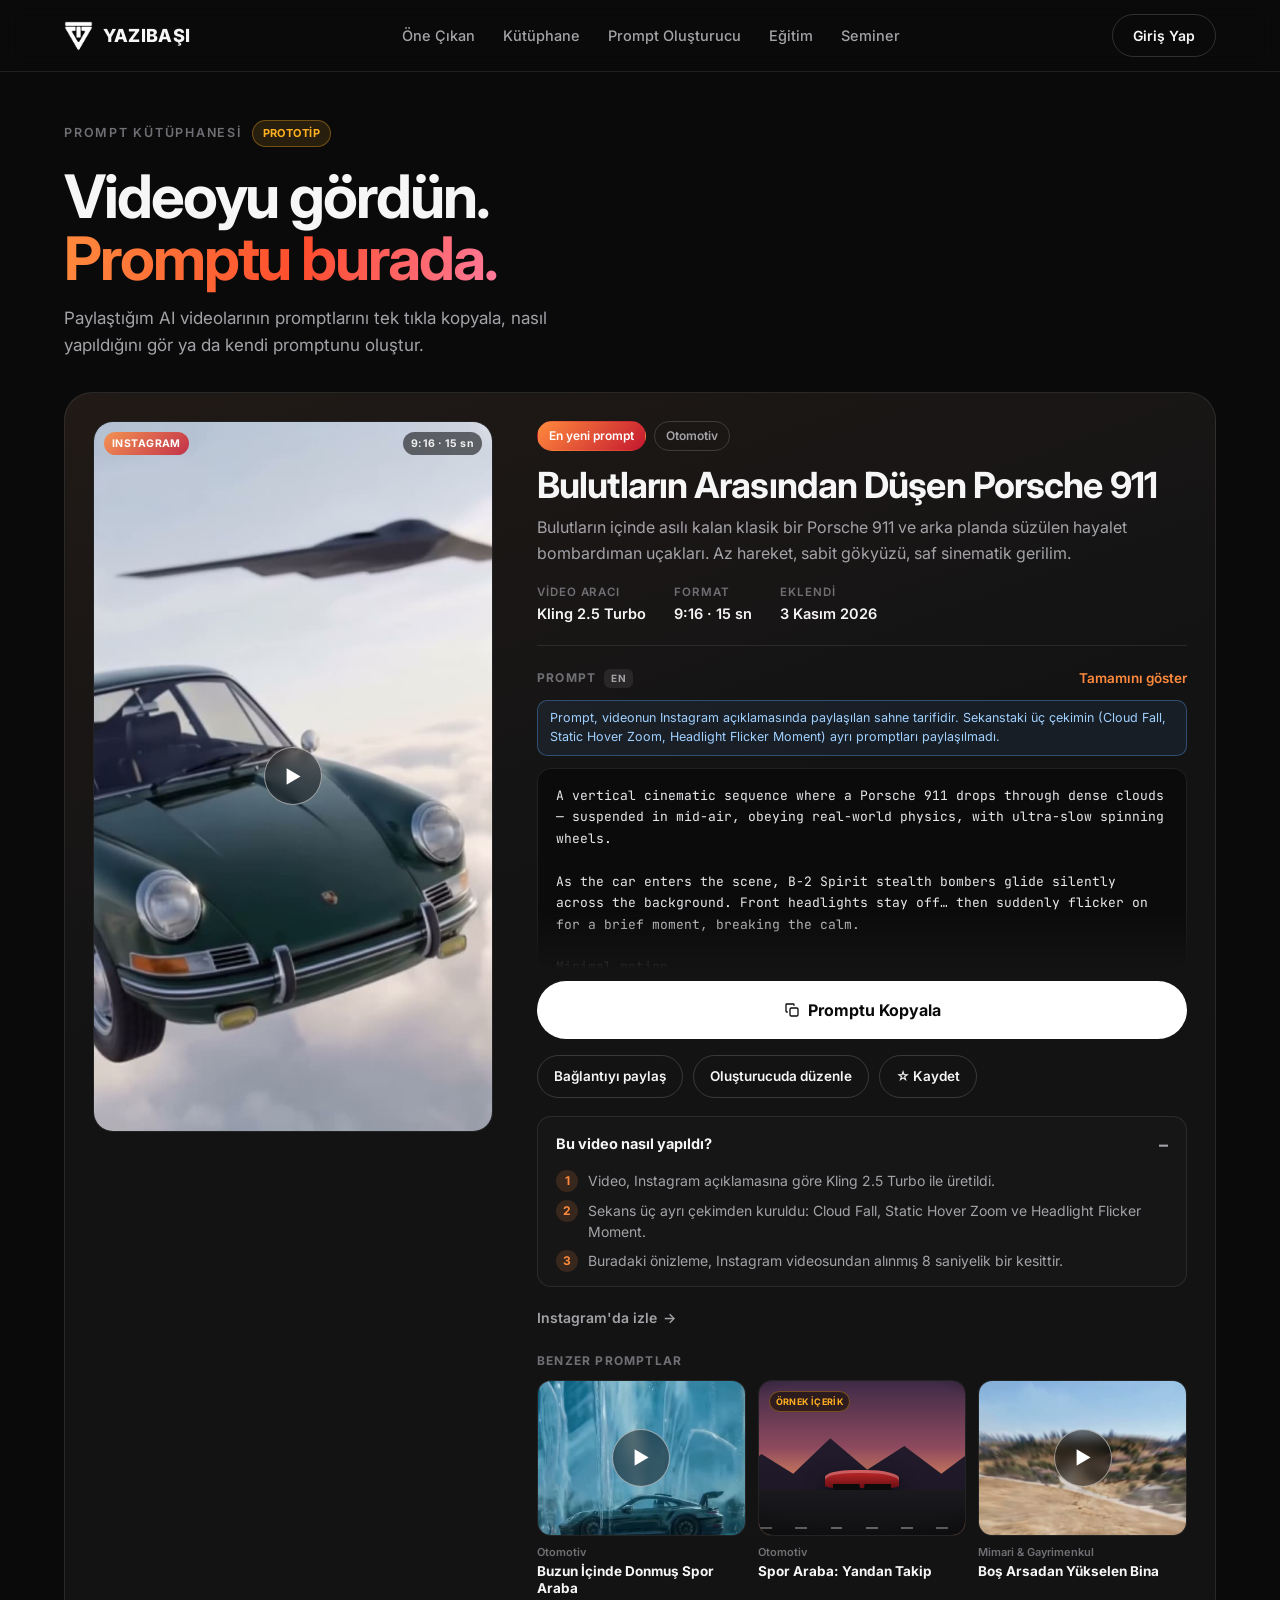
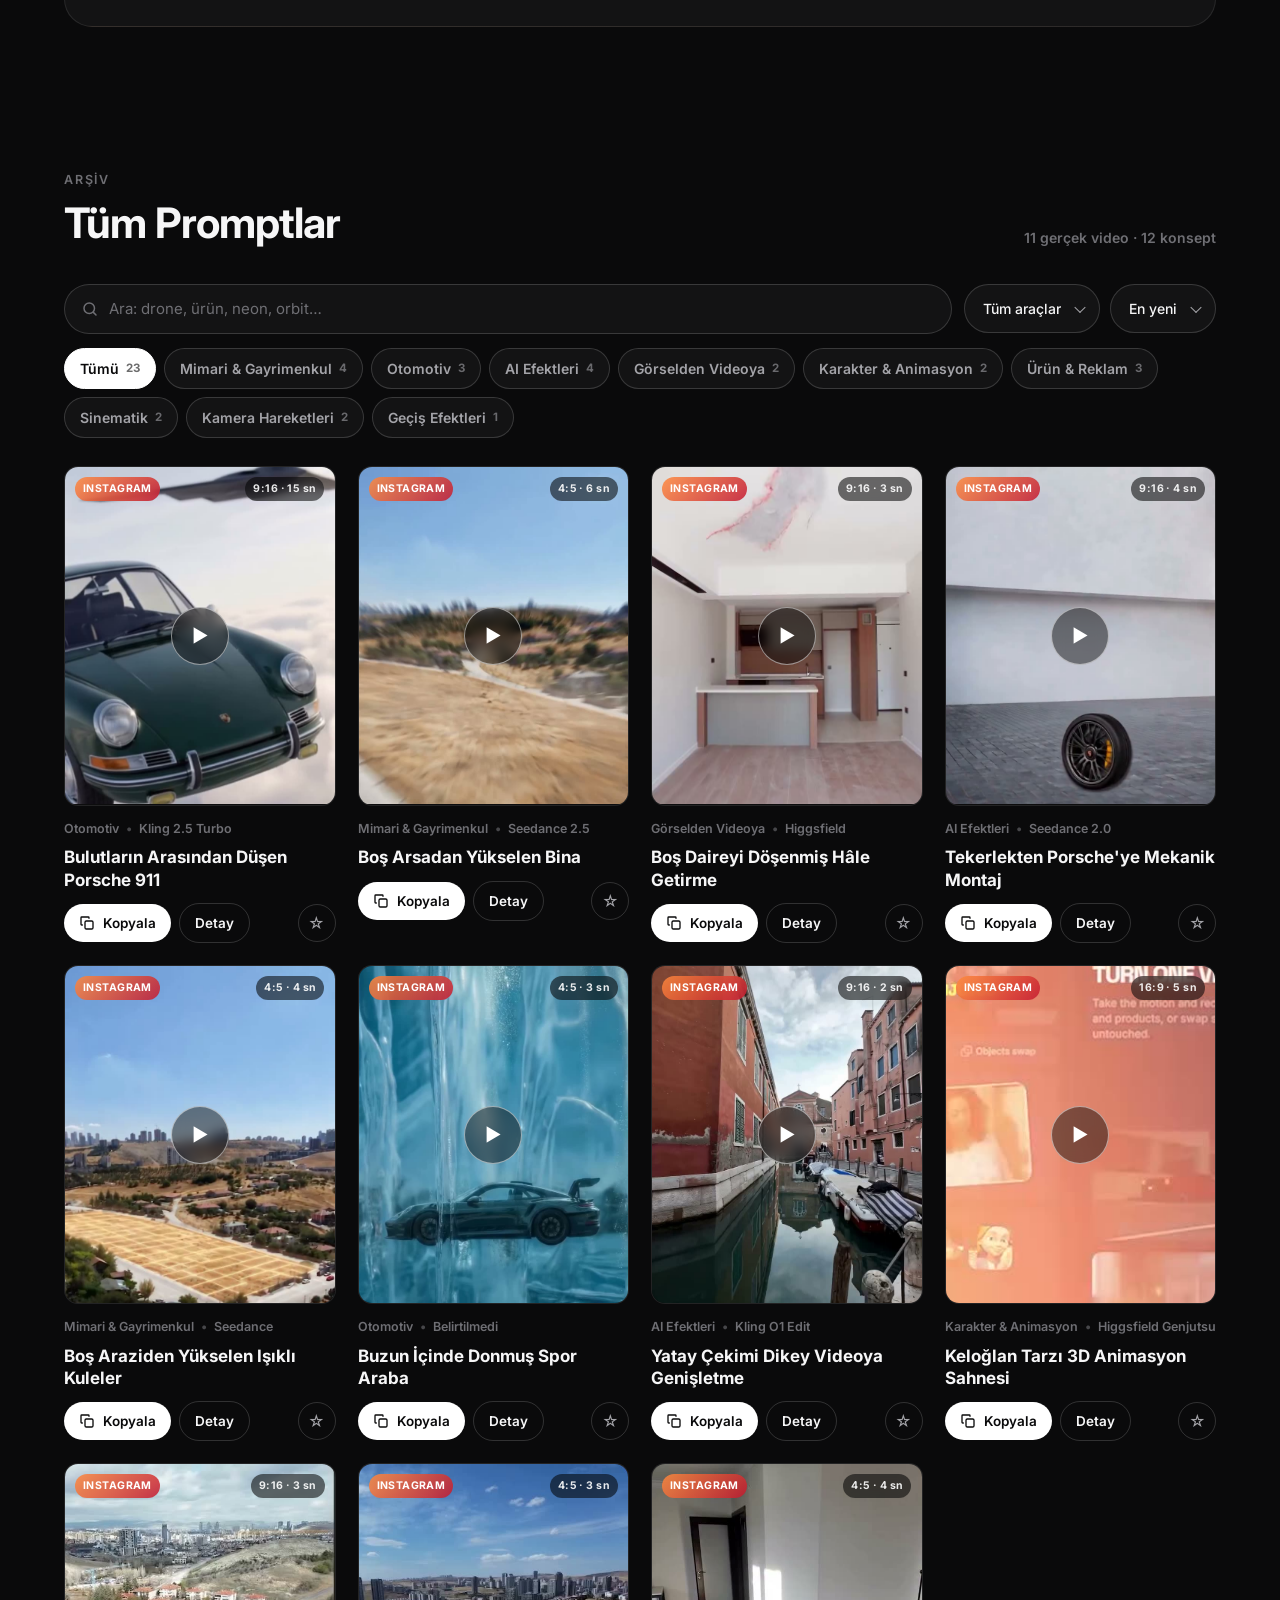
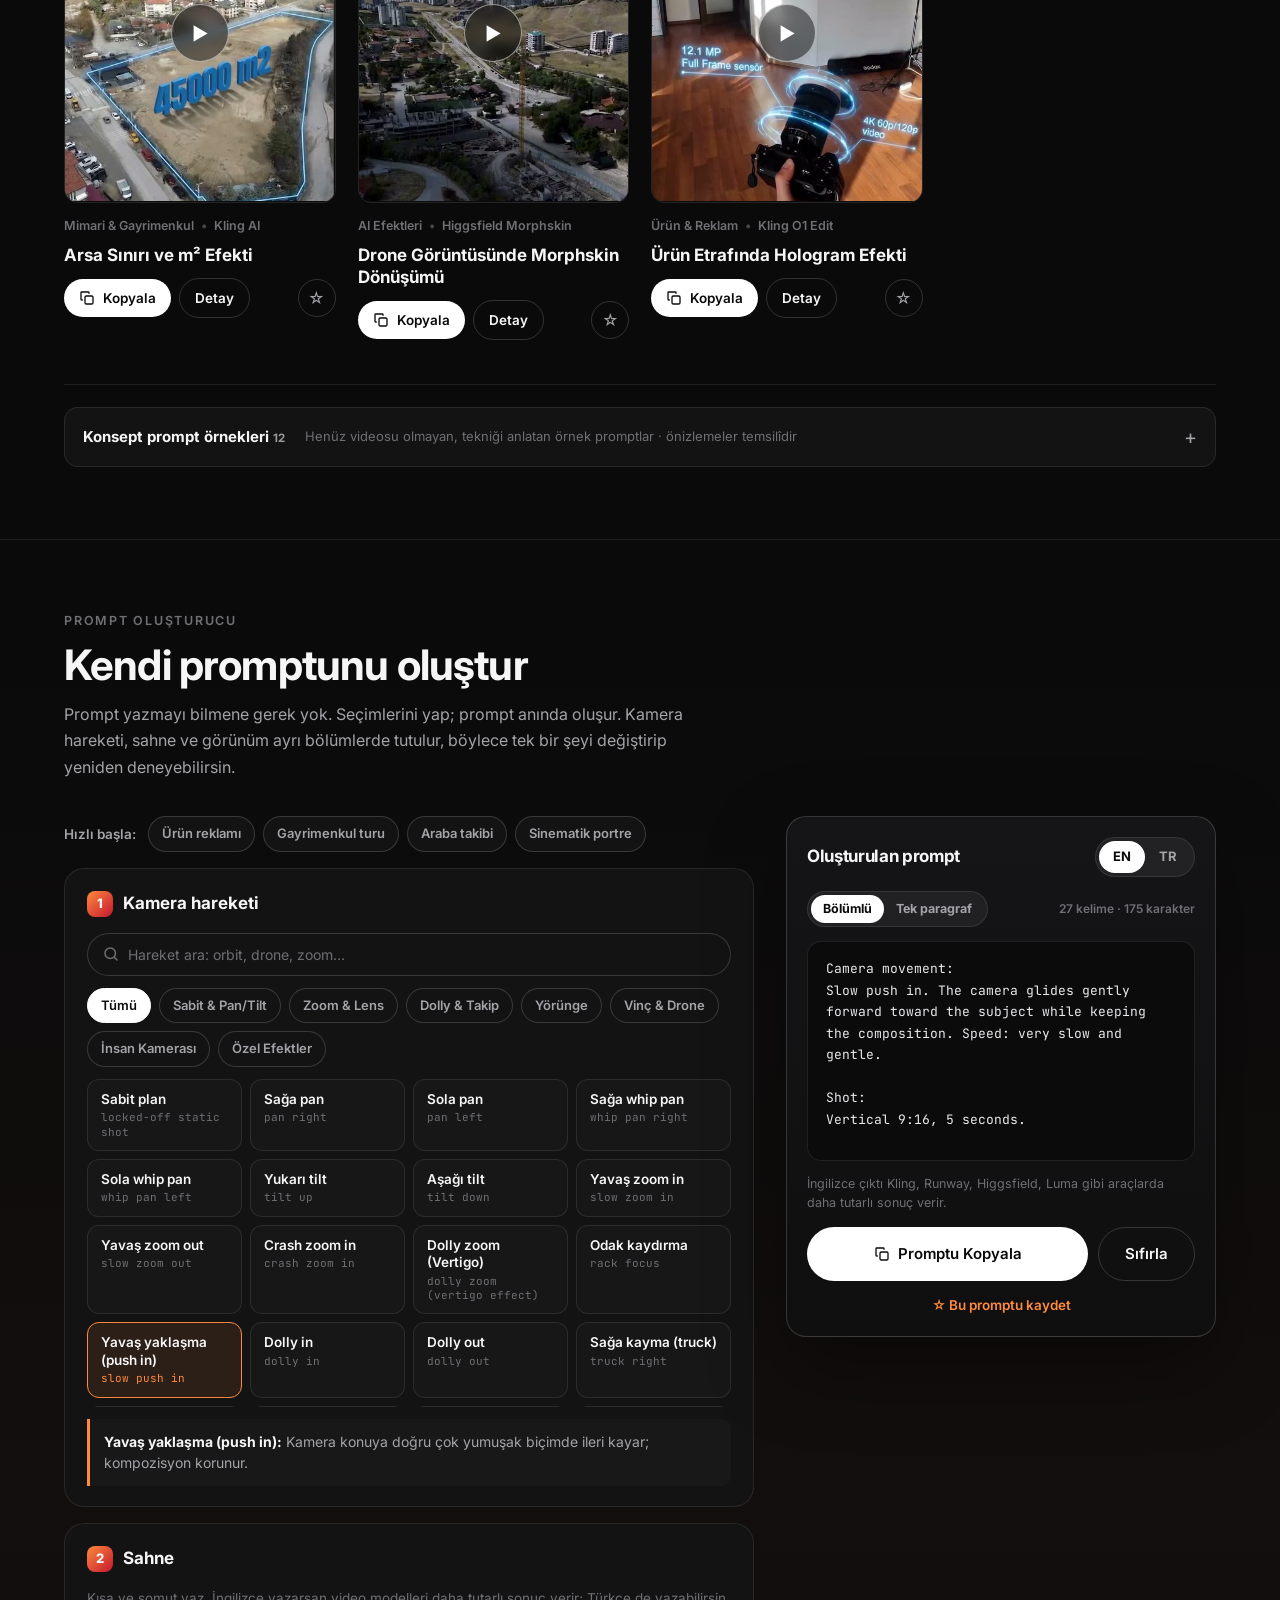
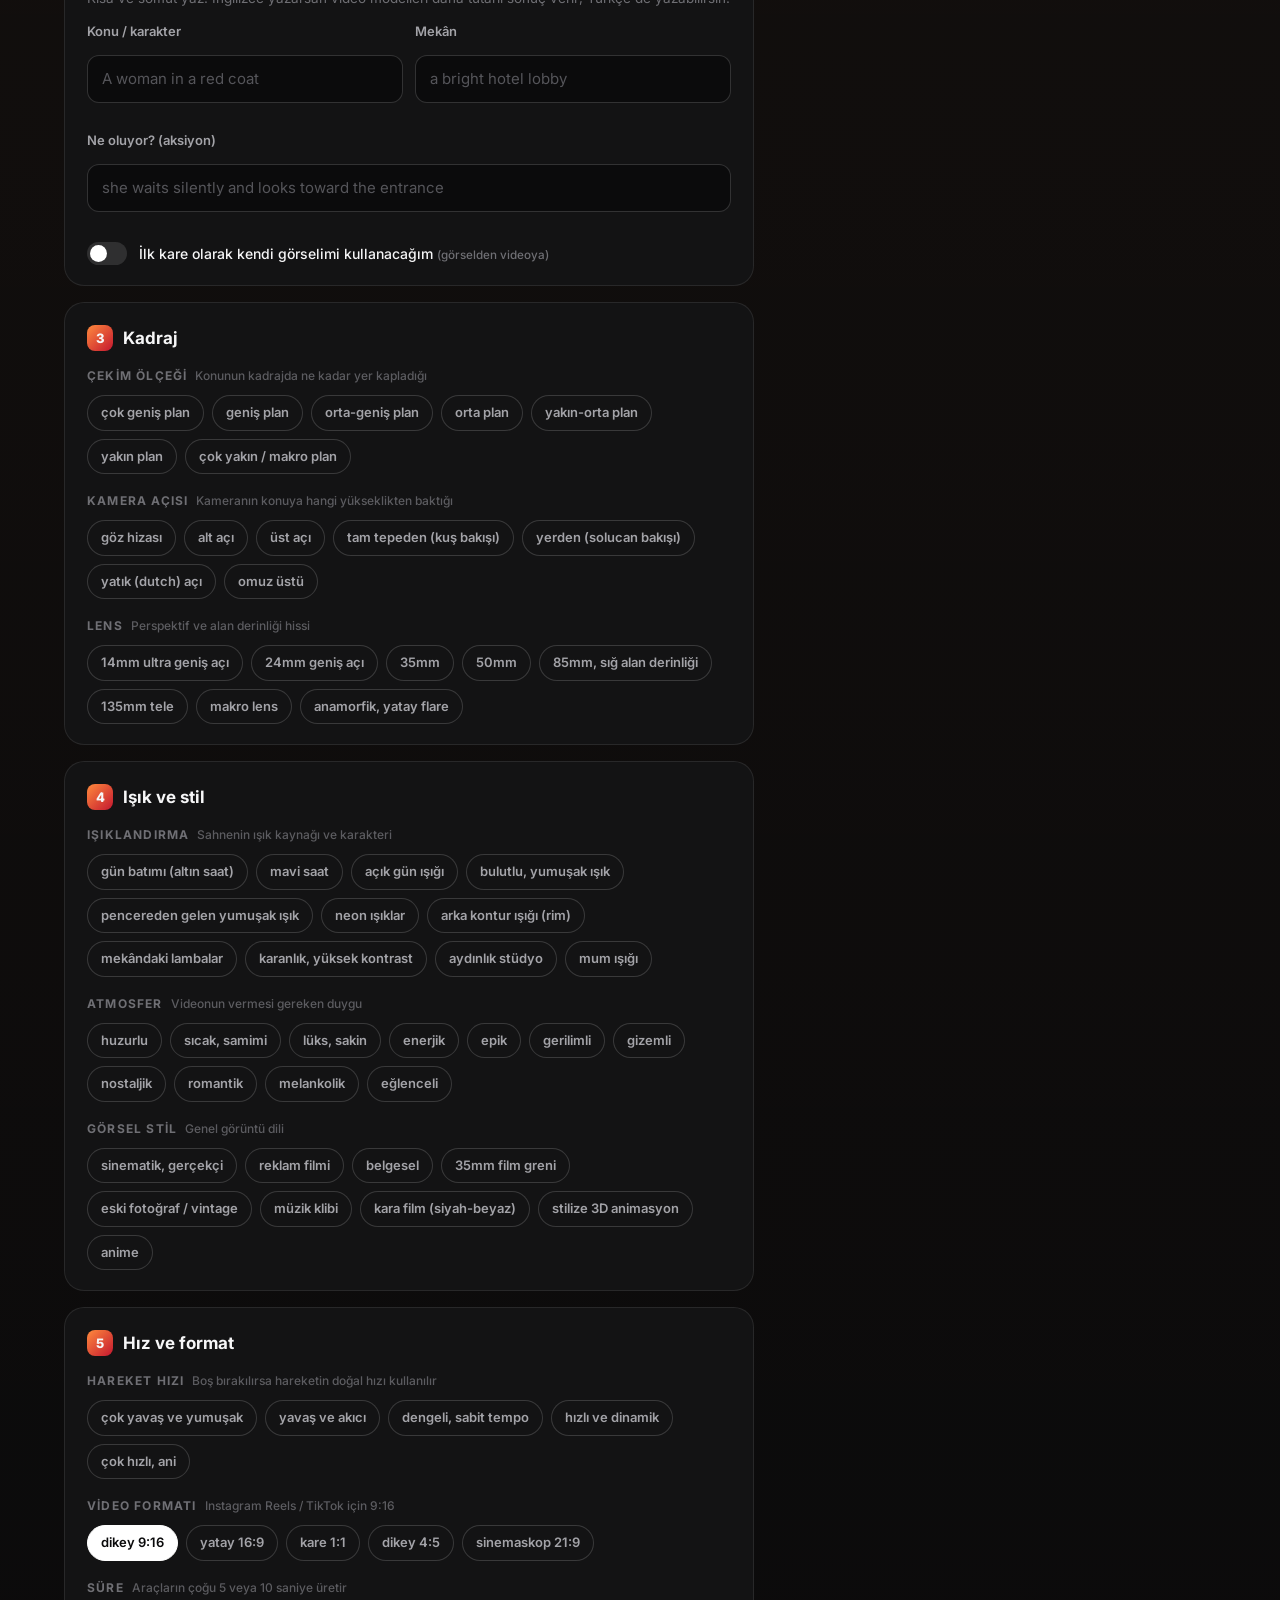
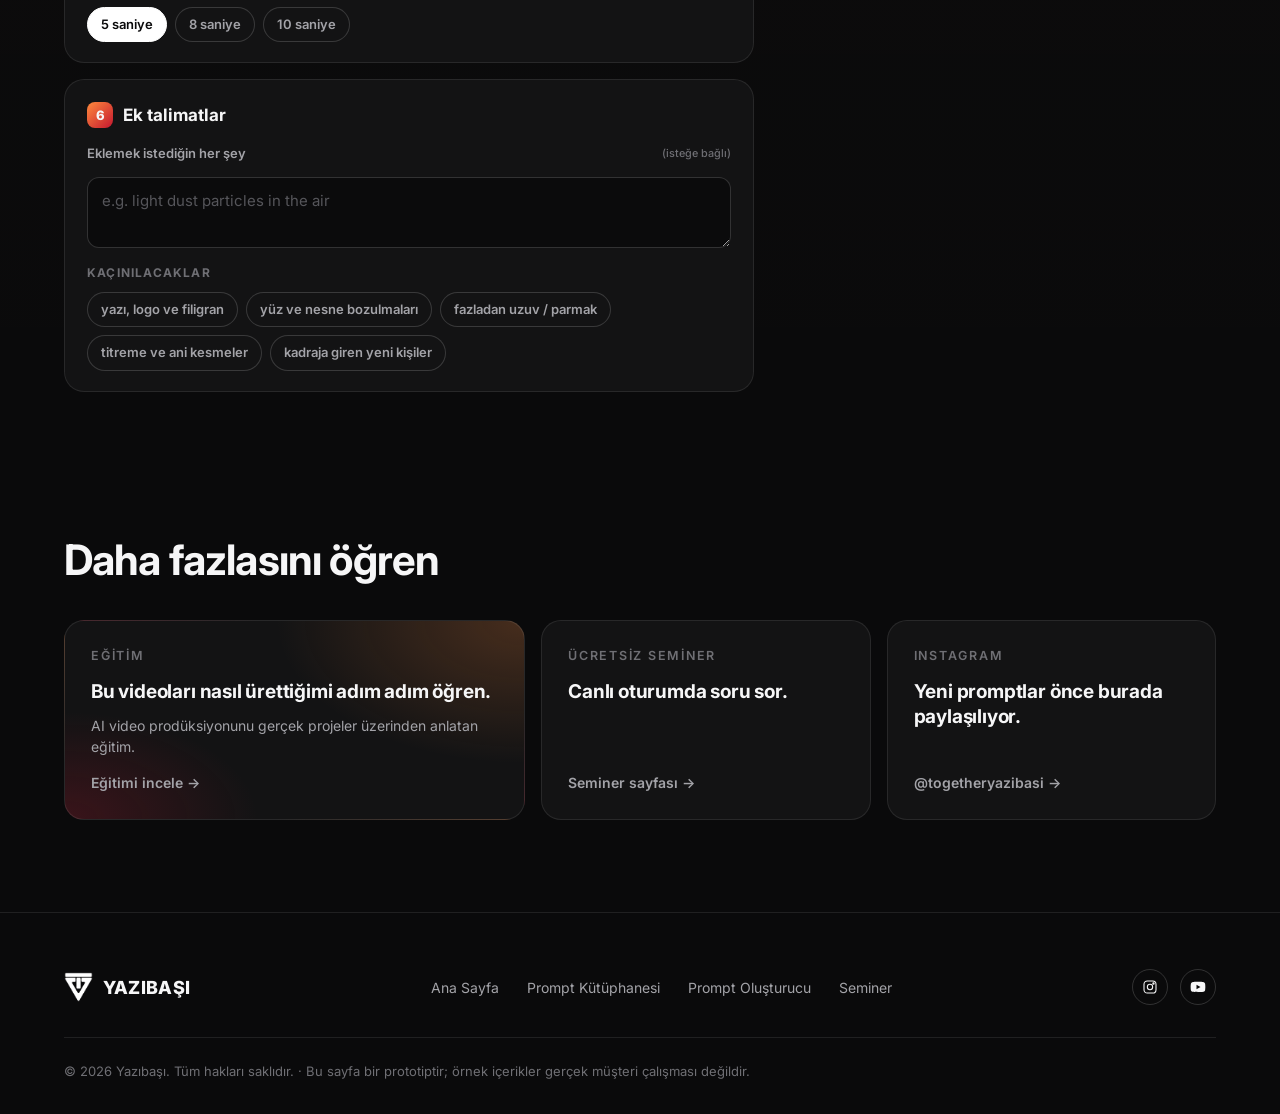
==== commit 7b444cff: "Prompt Kütüphanesi: 11 gerçek Instagram videosu ve güvenlik düzeltmesi - @togetheryazibasi videoları" ====
--- a/prompt-kutuphanesi.html
+++ b/prompt-kutuphanesi.html
@@ -119,6 +119,15 @@
       </div>
 
       <div class="card-grid" id="promptGrid"></div>
+      <p class="real-empty" id="realEmpty" hidden>Bu filtrede henüz gerçek video yok; aşağıdaki konsept örneklerine göz atabilirsin.</p>
+
+      <details class="demo-section" id="demoSection">
+        <summary>
+          <span><strong>Konsept prompt örnekleri</strong> <span class="chip-n" id="demoCount"></span></span>
+          <span class="demo-sub">Henüz videosu olmayan, tekniği anlatan örnek promptlar · önizlemeler temsilîdir</span>
+        </summary>
+        <div class="card-grid card-grid-demo" id="demoGrid"></div>
+      </details>
 
       <div class="empty" id="emptyState" hidden>
         <p><strong>Sonuç bulunamadı.</strong> Farklı bir kelime dene ya da filtreleri temizle.</p>
--- a/css/prompt-kutuphanesi.css
+++ b/css/prompt-kutuphanesi.css
@@ -63,6 +63,15 @@
 .m-badge-demo { margin-left: 0; margin-right: auto; color: var(--draft); background: rgba(20,14,0,.6); border: 1px solid rgba(255,176,32,.35); text-transform: uppercase; }
 .media-note { position: absolute; left: 0; right: 0; bottom: 0; z-index: 3; padding: 26px 12px 10px; font-size: 11px; color: rgba(255,255,255,.65); background: linear-gradient(0deg, rgba(0,0,0,.6), transparent); text-align: center; }
 .r-card .media-note { display: none; }
+video.media-el { background: #0d0d0e; }
+/* Otomatik oynatma engellendiyse (ör. bazı uygulama içi tarayıcılar) dokun-oynat simgesi */
+.media.needs-tap { cursor: pointer; }
+.media.needs-tap::after { content: "▶"; position: absolute; left: 50%; top: 50%; transform: translate(-50%, -50%); z-index: 3; width: 56px; height: 56px; border-radius: 50%; display: flex; align-items: center; justify-content: center; font-size: 18px; color: #fff; background: rgba(0,0,0,.45); border: 1px solid rgba(255,255,255,.5); backdrop-filter: blur(6px); }
+
+.prompt-origin { font-size: 12.5px; line-height: 1.5; color: var(--text-dim); padding: 8px 12px; border-radius: 10px; background: rgba(255,255,255,.03); border: 1px dashed var(--border-strong); }
+.prompt-origin.is-real { color: #8ff0b8; border: 1px solid rgba(55,201,120,.35); background: rgba(55,201,120,.08); }
+.prompt-origin.is-caption { color: #9fd0ff; border: 1px solid rgba(90,170,255,.35); background: rgba(90,170,255,.08); }
+.m-badge-real { margin-left: 0; margin-right: auto; text-transform: uppercase; color: #fff; background: linear-gradient(135deg, rgba(255,138,61,.85), rgba(196,23,47,.85)); }
 
 /* --- Demo sahneleri: gerçek video gelene kadar kamera hareketini temsil eder --- */
 .pv { position: absolute; inset: 0; overflow: hidden; }
@@ -255,7 +264,9 @@
 .card-media:hover { transform: translateY(-3px); }
 .card-media:hover .media { border-color: rgba(255,138,61,.45); }
 .card-body { display: flex; flex-direction: column; gap: 8px; }
-.pc-meta { display: flex; gap: 7px; align-items: center; font-size: 12.5px; color: var(--text-dimmer); font-weight: 600; }
+.pc-meta { display: flex; gap: 7px; align-items: center; font-size: 12.5px; color: var(--text-dimmer); font-weight: 600; min-width: 0; white-space: nowrap; }
+.pc-meta span { overflow: hidden; text-overflow: ellipsis; }
+.pc-meta span:first-child { flex-shrink: 0; }
 .pc-meta .dot { opacity: .6; }
 .card-title { font-size: 17px; line-height: 1.3; letter-spacing: -0.01em; }
 .card-title button { text-align: left; font-weight: 700; display: -webkit-box; -webkit-line-clamp: 2; -webkit-box-orient: vertical; overflow: hidden; }
@@ -266,6 +277,15 @@
 .icon-btn:hover { color: var(--text); border-color: rgba(255,255,255,.35); }
 .icon-btn.is-saved { color: var(--draft); border-color: rgba(255,176,32,.45); }
 
+.real-empty { color: var(--text-dim); font-size: 14px; padding: 18px 20px; border: 1px dashed var(--border-strong); border-radius: var(--radius-md); }
+.demo-section { margin-top: 44px; border-top: 1px solid var(--border); padding-top: 22px; }
+.demo-section > summary { cursor: pointer; list-style: none; display: flex; justify-content: space-between; align-items: center; gap: 12px 20px; flex-wrap: wrap; padding: 14px 18px; border: 1px solid var(--border); border-radius: var(--radius-md); background: var(--card-soft); font-size: 15px; }
+.demo-section > summary::-webkit-details-marker { display: none; }
+.demo-section > summary::after { content: "+"; font-size: 20px; color: var(--text-dim); margin-left: auto; }
+.demo-section[open] > summary::after { content: "–"; }
+.demo-section > summary:hover { border-color: var(--border-strong); }
+.demo-sub { font-size: 13px; color: var(--text-dimmer); }
+.card-grid-demo { margin-top: 22px; grid-template-columns: repeat(auto-fill, minmax(200px, 1fr)); opacity: .9; }
 .empty { text-align: center; padding: 48px 20px; border: 1px dashed var(--border-strong); border-radius: var(--radius-lg); color: var(--text-dim); display: flex; flex-direction: column; gap: 16px; align-items: center; }
 
 /* ============ HESABIM (demo) ============ */
@@ -451,7 +471,8 @@
   .step .chips-scroll { margin-inline: -22px; }
   .step .chips-scroll .chips { padding-inline: 22px; }
 
-  .card-grid { grid-template-columns: repeat(2, minmax(0, 1fr)); gap: 18px 12px; }
+  .card-grid, .card-grid-demo { grid-template-columns: repeat(2, minmax(0, 1fr)); gap: 18px 12px; }
+  .demo-section > summary { padding: 12px 14px; }
   .card { gap: 10px; }
   .card-title { font-size: 14.5px; }
   .pc-meta { font-size: 11.5px; }
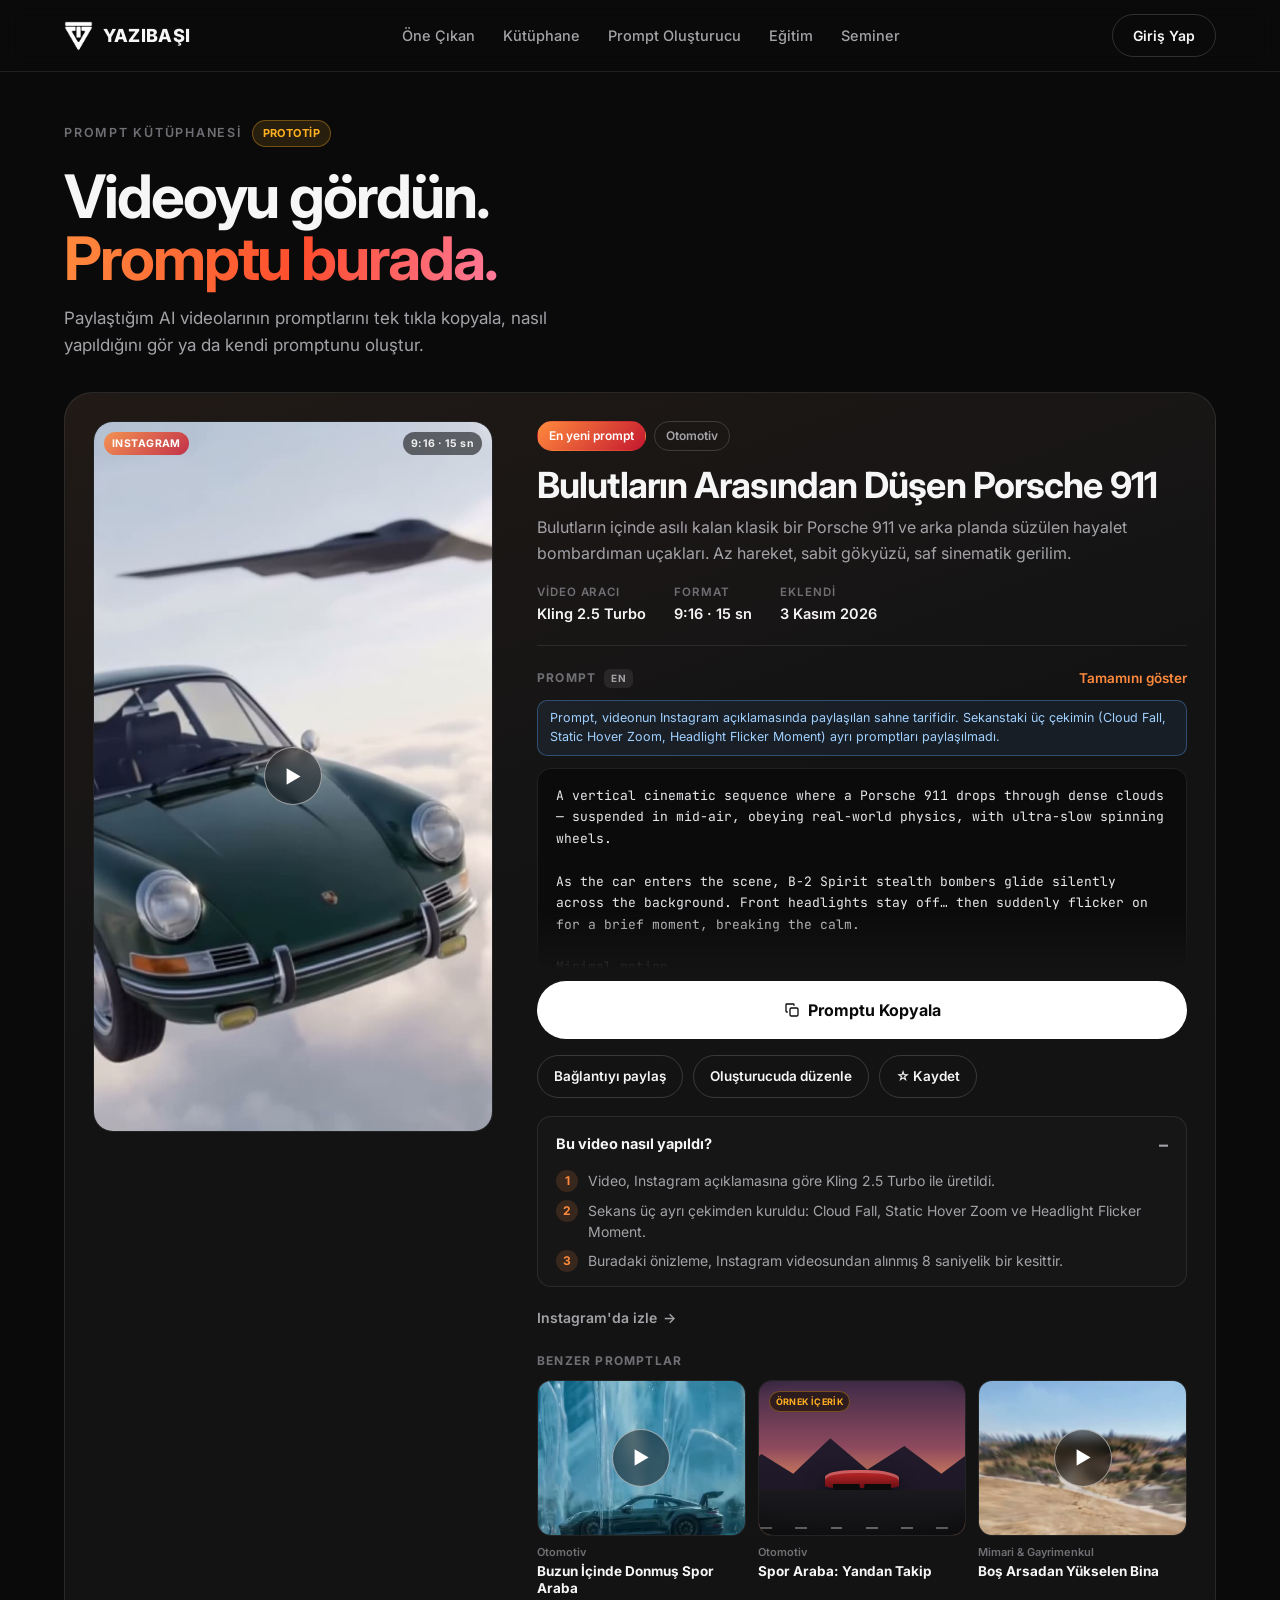
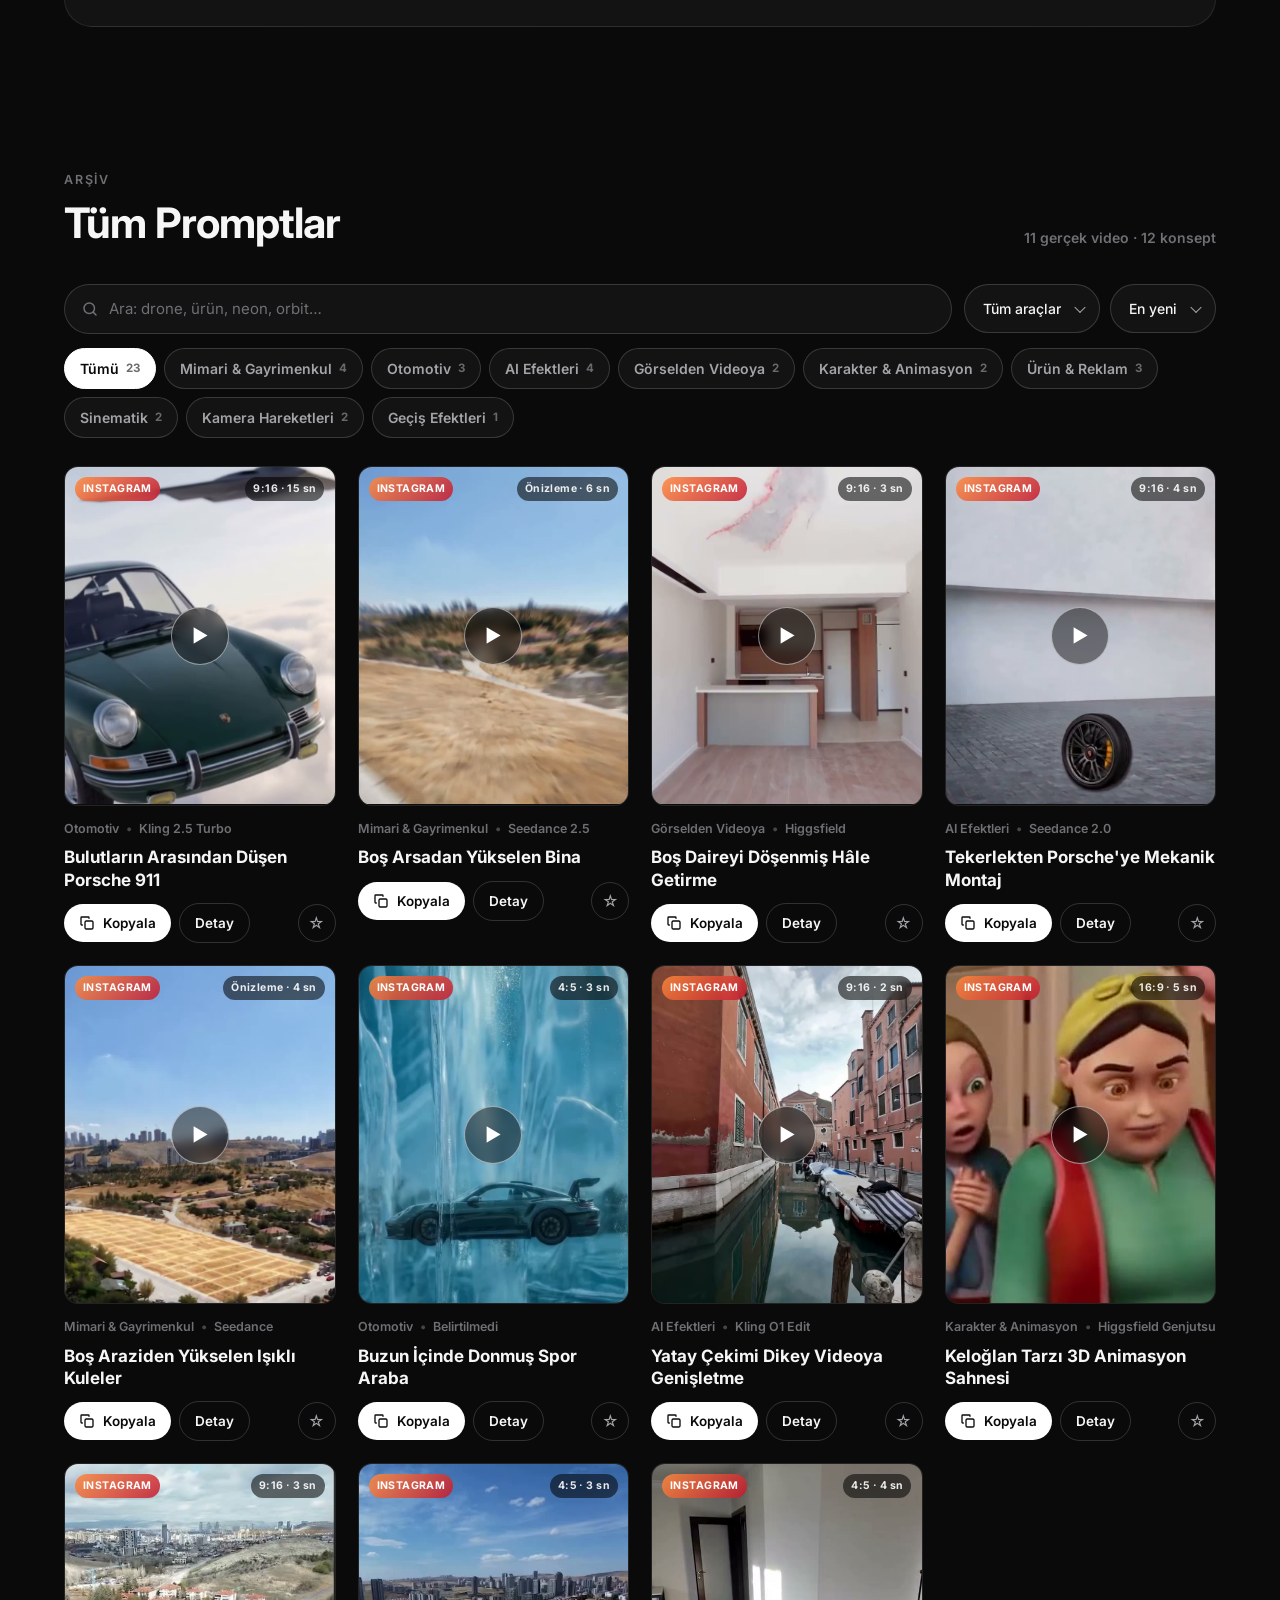
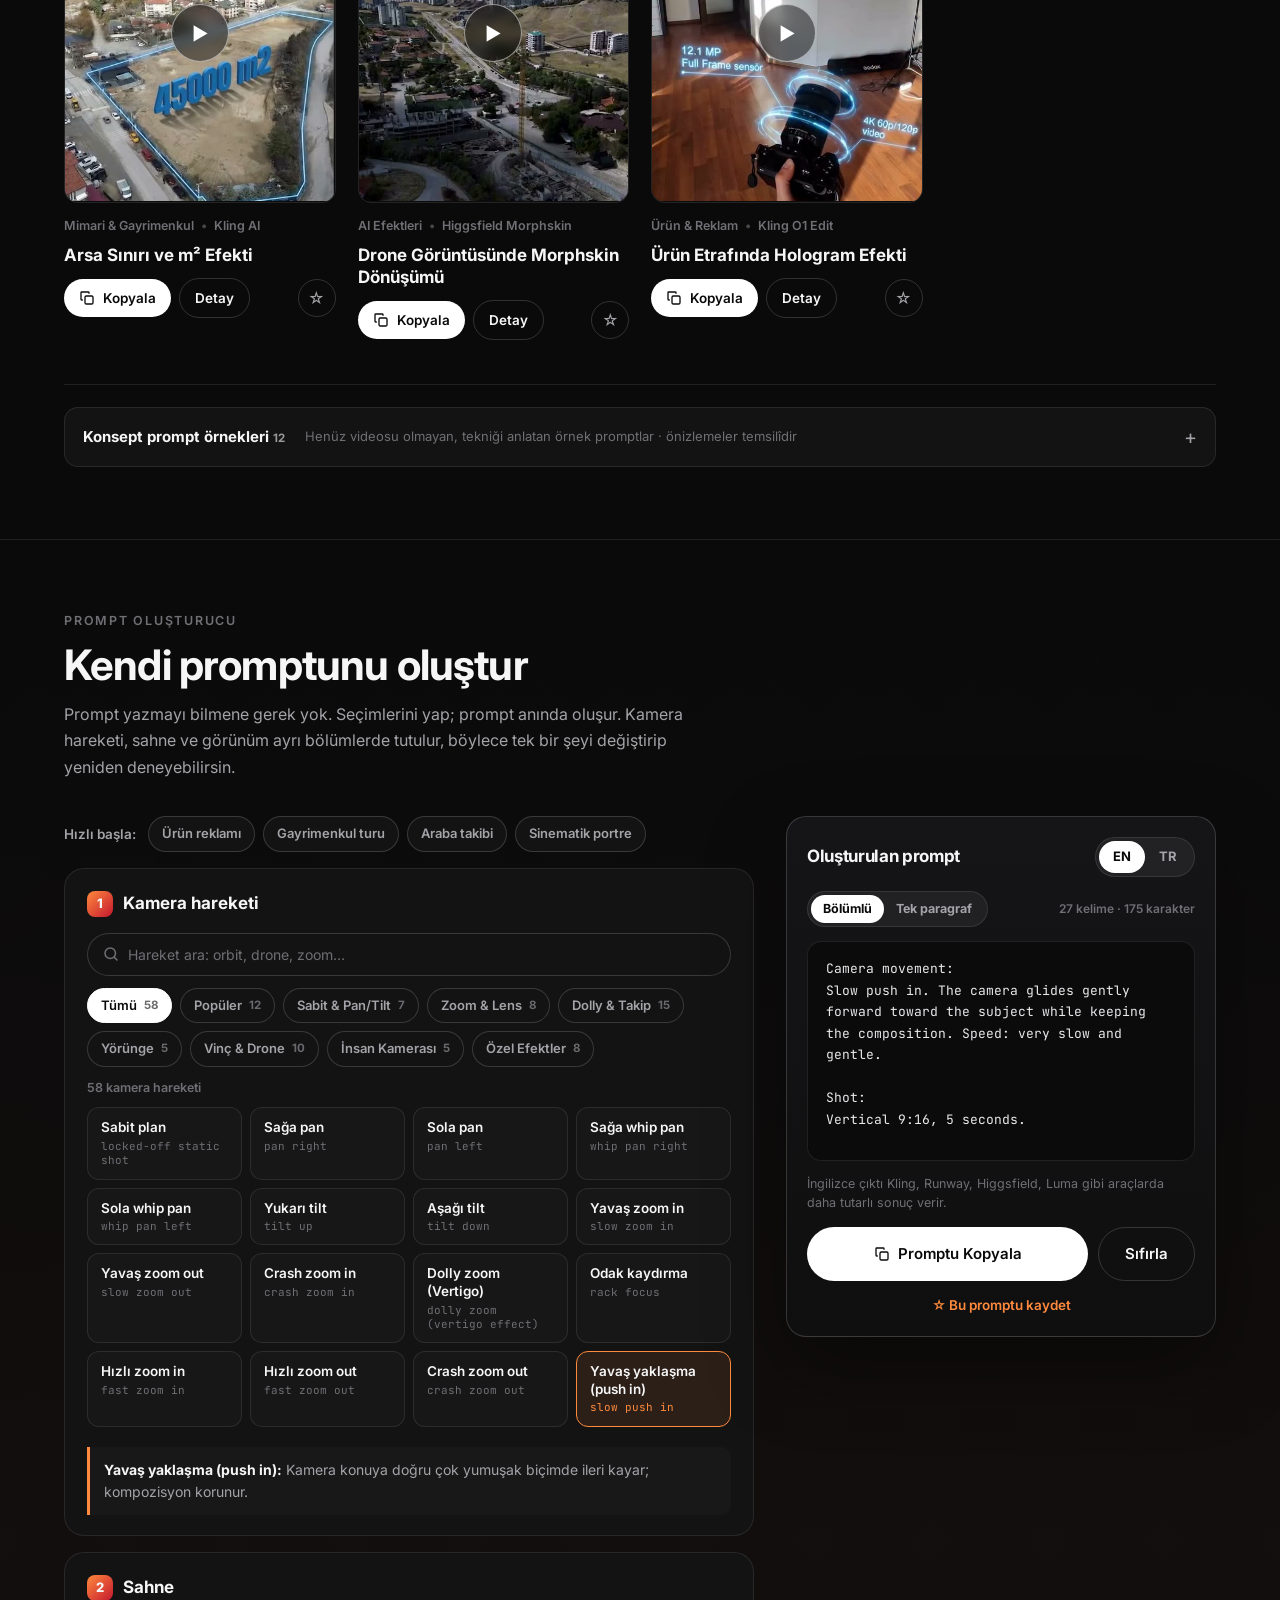
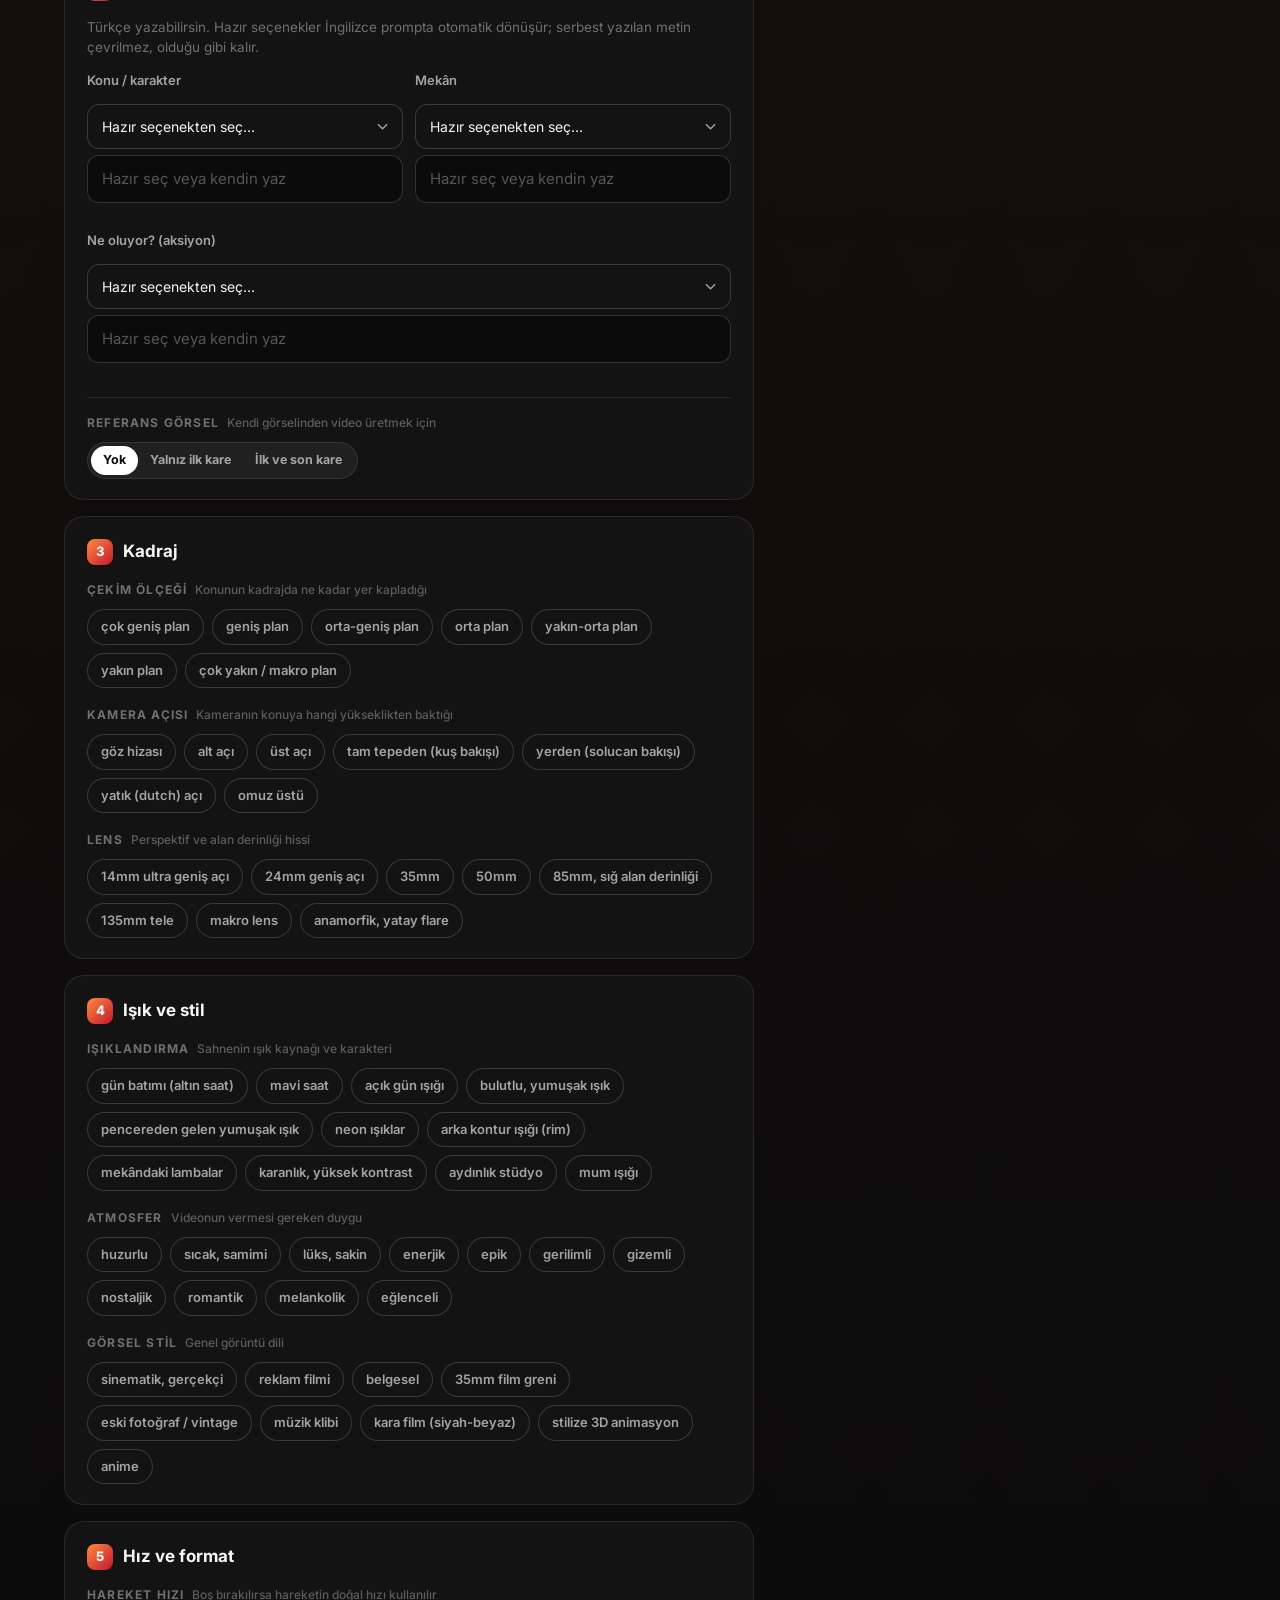
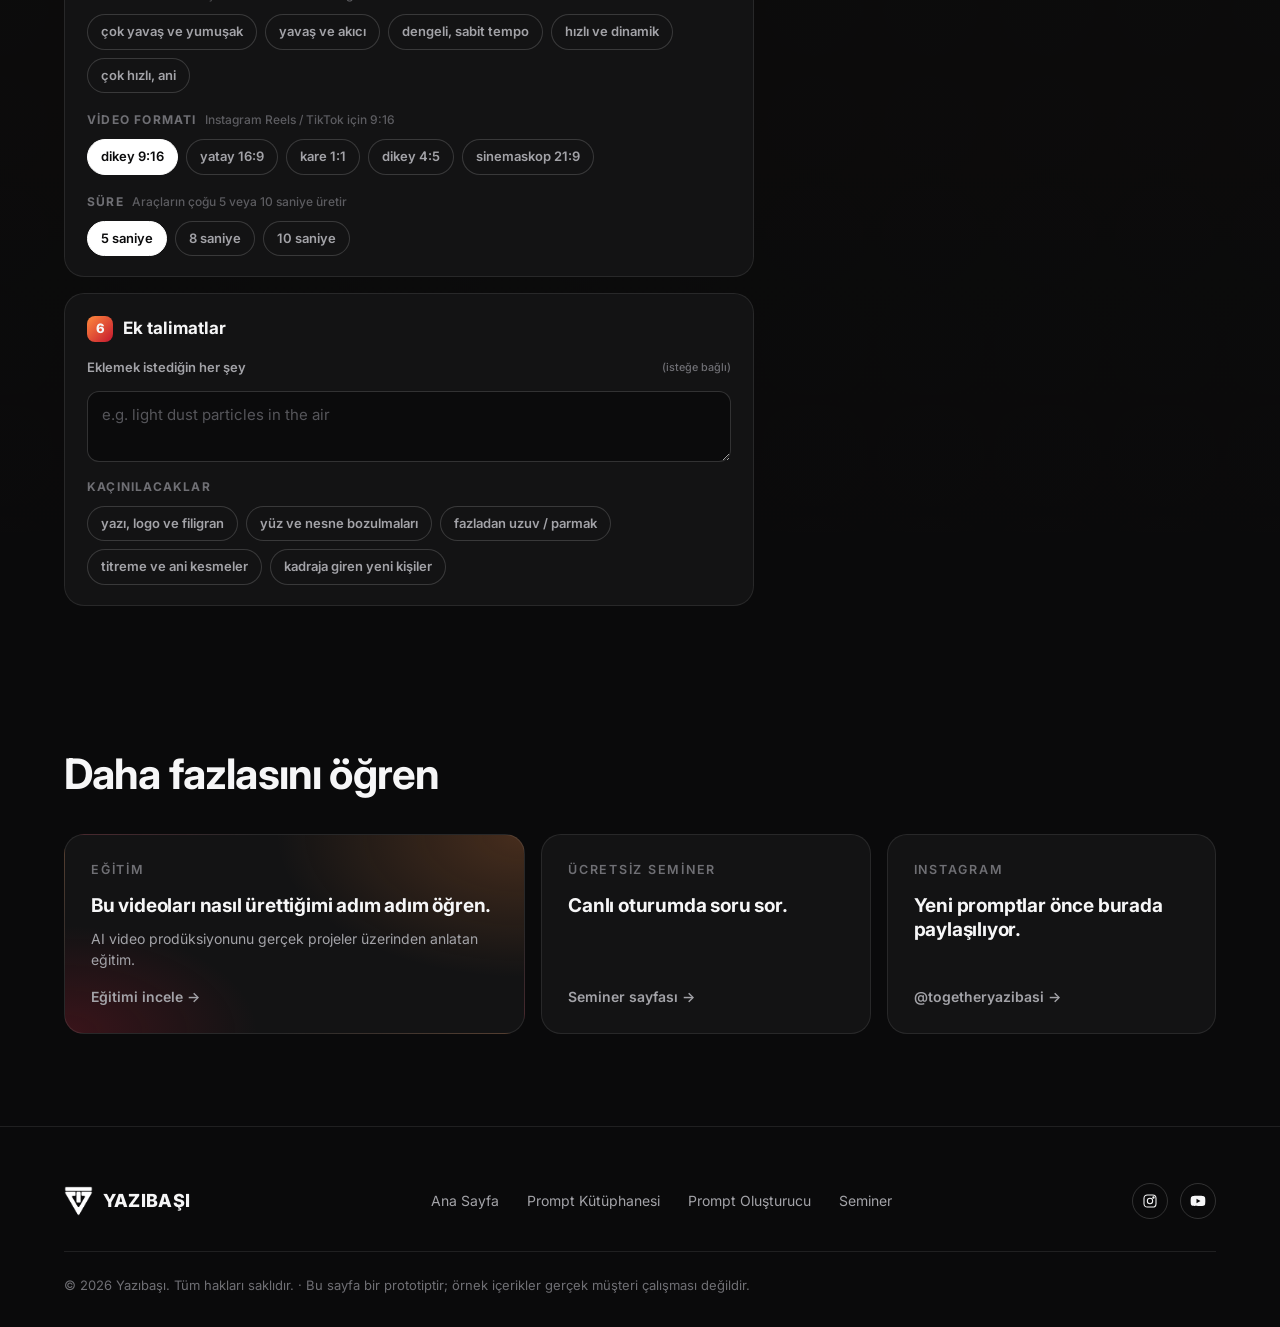
==== commit 960f5f1c: "Revizyonlar: gerçek promptlar, prompt oluşturucu ve proje videoları - İki kartta gerçek üretim promp" ====
--- a/prompt-kutuphanesi.html
+++ b/prompt-kutuphanesi.html
@@ -183,6 +183,7 @@
               </label>
             </div>
             <div class="chips-scroll"><div class="chips chips-sm" id="moveGroupChips" role="group" aria-label="Hareket grubu"></div></div>
+            <p class="move-count" id="moveCount" role="status"></p>
             <div class="move-grid" id="moveGrid" role="radiogroup" aria-label="Kamera hareketi"></div>
             <p class="move-desc" id="moveDesc"></p>
           </fieldset>
@@ -190,29 +191,37 @@
           <!-- 2. Sahne -->
           <fieldset class="step">
             <legend><span class="step-num">2</span> Sahne</legend>
-            <p class="step-hint">Kısa ve somut yaz. İngilizce yazarsan video modelleri daha tutarlı sonuç verir; Türkçe de yazabilirsin.</p>
+            <p class="step-hint">Türkçe yazabilirsin. Hazır seçenekler İngilizce prompta otomatik dönüşür; serbest yazılan metin çevrilmez, olduğu gibi kalır.</p>
             <div class="field-grid">
               <div class="field">
                 <label for="fSubject">Konu / karakter</label>
-                <input id="fSubject" data-field="subject" type="text" placeholder="A woman in a red coat">
+                <select class="phrase-select" data-phrase="subject" aria-label="Hazır konu seçenekleri"></select>
+                <input id="fSubject" data-field="subject" type="text" placeholder="Hazır seç veya kendin yaz">
+                <p class="phrase-hint" data-phrase-hint="subject" hidden></p>
               </div>
               <div class="field">
                 <label for="fLocation">Mekân</label>
-                <input id="fLocation" data-field="location" type="text" placeholder="a bright hotel lobby">
+                <select class="phrase-select" data-phrase="location" aria-label="Hazır mekân seçenekleri"></select>
+                <input id="fLocation" data-field="location" type="text" placeholder="Hazır seç veya kendin yaz">
+                <p class="phrase-hint" data-phrase-hint="location" hidden></p>
               </div>
               <div class="field field-full">
                 <label for="fAction">Ne oluyor? (aksiyon)</label>
-                <input id="fAction" data-field="action" type="text" placeholder="she waits silently and looks toward the entrance">
-              </div>
-            </div>
-            <label class="switch">
-              <input type="checkbox" id="fRefImage" data-field="refImage">
-              <span class="switch-ui" aria-hidden="true"></span>
-              <span>İlk kare olarak kendi görselimi kullanacağım <small>(görselden videoya)</small></span>
-            </label>
-            <div class="field" id="imageContextField" hidden>
-              <label for="fImageContext">Görselde ne var? <small>(isteğe bağlı)</small></label>
-              <input id="fImageContext" data-field="imageContext" type="text" placeholder="a product photo on a white table">
+                <select class="phrase-select" data-phrase="action" aria-label="Hazır aksiyon seçenekleri"></select>
+                <input id="fAction" data-field="action" type="text" placeholder="Hazır seç veya kendin yaz">
+                <p class="phrase-hint" data-phrase-hint="action" hidden></p>
+              </div>
+            </div>
+
+            <div class="ref-block">
+              <p class="group-label" id="lblRefMode">Referans görsel <span class="hint">Kendi görselinden video üretmek için</span></p>
+              <div class="seg seg-sm" role="group" aria-labelledby="lblRefMode">
+                <button type="button" class="seg-btn is-active" data-ref-mode="none" aria-pressed="true">Yok</button>
+                <button type="button" class="seg-btn" data-ref-mode="first" aria-pressed="false">Yalnız ilk kare</button>
+                <button type="button" class="seg-btn" data-ref-mode="both" aria-pressed="false">İlk ve son kare</button>
+              </div>
+              <div class="ref-slots" id="refSlots" hidden></div>
+              <p class="ref-note" id="refNote" hidden>Görseller yalnızca bu tarayıcıda önizlenir: hiçbir yere gönderilmez, kaydedilmez ve prompta eklenmez. Promptu kopyaladıktan sonra görselleri aynı sırayla kullandığın video aracına ayrıca yüklemelisin.</p>
             </div>
           </fieldset>
 
@@ -267,6 +276,7 @@
               <button class="btn btn-primary btn-copy" type="button" id="copyOutput"><span class="copy-ic" aria-hidden="true"></span><span class="label">Promptu Kopyala</span></button>
               <button class="btn btn-ghost" type="button" id="resetBuilder">Sıfırla</button>
             </div>
+            <button class="btn btn-ghost btn-block btn-sm" type="button" id="copyTranslate" title="Otomatik çeviri değildir; yalnızca çeviri talimatını panoya kopyalar." hidden>AI ile çevirmek için kopyala</button>
             <button class="link-btn" type="button" id="saveOutput">☆ Bu promptu kaydet</button>
           </div>
         </aside>
--- a/css/style.css
+++ b/css/style.css
@@ -139,7 +139,8 @@
 .upcoming-grid { display: grid; grid-template-columns: 1fr 1fr; gap: 20px; }
 .upcoming-card { display: flex; align-items: center; gap: 20px; border: 1px solid var(--border); border-radius: var(--radius-lg); padding: 16px; background: var(--card-soft); transition: border-color .2s ease; }
 .upcoming-card:hover { border-color: var(--border-strong); }
-.upcoming-media { width: 148px; height: 128px; border-radius: var(--radius-sm); flex-shrink: 0; }
+.upcoming-media { width: 240px; aspect-ratio: 960 / 724; border-radius: var(--radius-sm); flex-shrink: 0; overflow: hidden; }
+.upcoming-media img { width: 100%; height: 100%; object-fit: cover; }
 .upcoming-media-1 { background: radial-gradient(120% 100% at 30% 20%, rgba(255,138,61,0.35), transparent 60%), linear-gradient(160deg, #1c1517, #0c0c0d); }
 .upcoming-media-2 { background: radial-gradient(120% 100% at 70% 80%, rgba(196,23,47,0.35), transparent 60%), linear-gradient(160deg, #14171c, #0c0c0d); }
 .upcoming-text { display: flex; flex-direction: column; gap: 6px; }
@@ -414,7 +415,7 @@
   .price-left, .price-right { padding: 28px 22px; }
   .upcoming-grid { grid-template-columns: 1fr; }
   .upcoming-card { flex-direction: column; align-items: flex-start; }
-  .upcoming-media { width: 100%; height: 160px; }
+  .upcoming-media { width: 100%; }
   .cta-stats { gap: 20px; }
   .footer-top { flex-direction: column; align-items: flex-start; gap: 20px; }
 
--- a/css/prompt-kutuphanesi.css
+++ b/css/prompt-kutuphanesi.css
@@ -456,6 +456,7 @@
   .prompt-panel-head { order: 0; }
   .detail-actions { display: grid; grid-template-columns: 1fr 1fr; }
   .detail-actions .btn-save { grid-column: 1 / -1; }
+  .detail-actions:not(:has([data-edit])) .btn-save { grid-column: auto; }
   .related-list { grid-template-columns: repeat(3, minmax(0, 1fr)); gap: 10px; }
   .related-text strong { font-size: 12.5px; }
 
@@ -517,3 +518,48 @@
   .sheet-dialog, .sheet-backdrop, .sticky-copy { animation: none; }
   html { scroll-behavior: auto; }
 }
+
+/* ============ GERÇEK PROMPT: REFERANS GÖRSEL BİLGİSİ ============ */
+.ref-required { padding: 12px 14px; border-radius: 10px; border: 1px solid var(--border-strong); background: rgba(255,255,255,.03); font-size: 13.5px; line-height: 1.5; }
+.ref-required-title { font-weight: 700; margin-bottom: 8px; }
+.ref-required ul { display: flex; flex-direction: column; gap: 6px; margin-bottom: 8px; }
+.ref-required li { color: var(--text-dim); }
+.ref-required li strong { font-family: var(--mono); font-size: 11.5px; color: var(--accent-1); margin-right: 4px; white-space: nowrap; }
+.ref-required-note { font-size: 12.5px; color: var(--text-dimmer); }
+
+/* ============ BUILDER: TÜRKÇE HAZIR SEÇENEKLER ============ */
+.pk .field .phrase-select { width: 100%; appearance: none; -webkit-appearance: none; background: var(--card-soft) url("data:image/svg+xml,%3Csvg xmlns='http://www.w3.org/2000/svg' viewBox='0 0 12 8' fill='none' stroke='%23a3a3a8' stroke-width='1.6'%3E%3Cpath d='M1 1.5l5 5 5-5'/%3E%3C/svg%3E") no-repeat right 14px center / 11px; color: var(--text); border: 1px solid var(--border-strong); border-radius: 12px; padding: 11px 36px 11px 14px; font: inherit; font-size: 14px; cursor: pointer; }
+.phrase-select option { background: #161618; }
+.phrase-hint { font-size: 12px; line-height: 1.45; color: var(--text-dimmer); }
+.phrase-hint.is-match { color: #8ff0b8; }
+
+/* ============ BUILDER: REFERANS GÖRSEL YÜKLEME ============ */
+.ref-block { margin-top: 18px; padding-top: 16px; border-top: 1px solid var(--border); }
+.ref-block .seg { flex-wrap: wrap; }
+.ref-slots { display: grid; grid-template-columns: repeat(2, minmax(0, 1fr)); gap: 12px; margin-top: 14px; }
+.ref-slots[hidden] { display: none !important; }
+.ref-slot { display: flex; flex-direction: column; gap: 10px; min-width: 0; padding: 12px; border: 1px solid var(--border); border-radius: 14px; transition: border-color .15s ease, background .15s ease; }
+.ref-slot.is-drag { border-color: var(--accent-1); background: rgba(255,138,61,.07); }
+.ref-slot-title { font-size: 13px; color: var(--text-dim); }
+.ref-slot-title strong { font-family: var(--mono); font-size: 12px; color: var(--accent-1); margin-right: 4px; }
+.ref-drop { display: flex; flex-direction: column; align-items: center; justify-content: center; gap: 4px; min-height: 130px; padding: 16px; text-align: center; cursor: pointer; border: 1px dashed var(--border-strong); border-radius: 10px; }
+.ref-drop:hover, .ref-input:focus-visible + .ref-drop { border-color: rgba(255,138,61,.6); }
+.ref-input:focus-visible + .ref-drop { outline: 2px solid var(--accent-1); outline-offset: 2px; }
+.ref-drop-title { font-size: 14px; font-weight: 600; }
+.ref-drop-sub { font-size: 12px; color: var(--text-dimmer); }
+.ref-drop[hidden], .ref-preview[hidden], .ref-error[hidden] { display: none !important; }
+.ref-preview { display: flex; flex-direction: column; gap: 8px; min-width: 0; }
+.ref-preview img { width: 100%; height: 130px; object-fit: contain; background: #0b0b0c; border-radius: 10px; }
+.ref-info { display: flex; flex-direction: column; gap: 4px; min-width: 0; }
+.ref-name { font-size: 12px; color: var(--text-dim); overflow: hidden; text-overflow: ellipsis; white-space: nowrap; }
+.ref-actions { display: flex; gap: 14px; }
+.ref-actions .link-btn { cursor: pointer; }
+.ref-error { font-size: 12.5px; line-height: 1.45; color: #ff9d9d; }
+.ref-note { margin-top: 12px; font-size: 12.5px; line-height: 1.5; color: var(--text-dim); padding: 10px 12px; border-radius: 10px; background: rgba(255,255,255,.03); border: 1px dashed var(--border-strong); }
+.ref-note[hidden] { display: none !important; }
+.move-count { font-size: 12.5px; font-weight: 600; color: var(--text-dimmer); margin-bottom: 10px; }
+.ref-slot[hidden] { display: none !important; }
+
+@media (max-width: 560px) {
+  .ref-slots { grid-template-columns: 1fr; }
+}
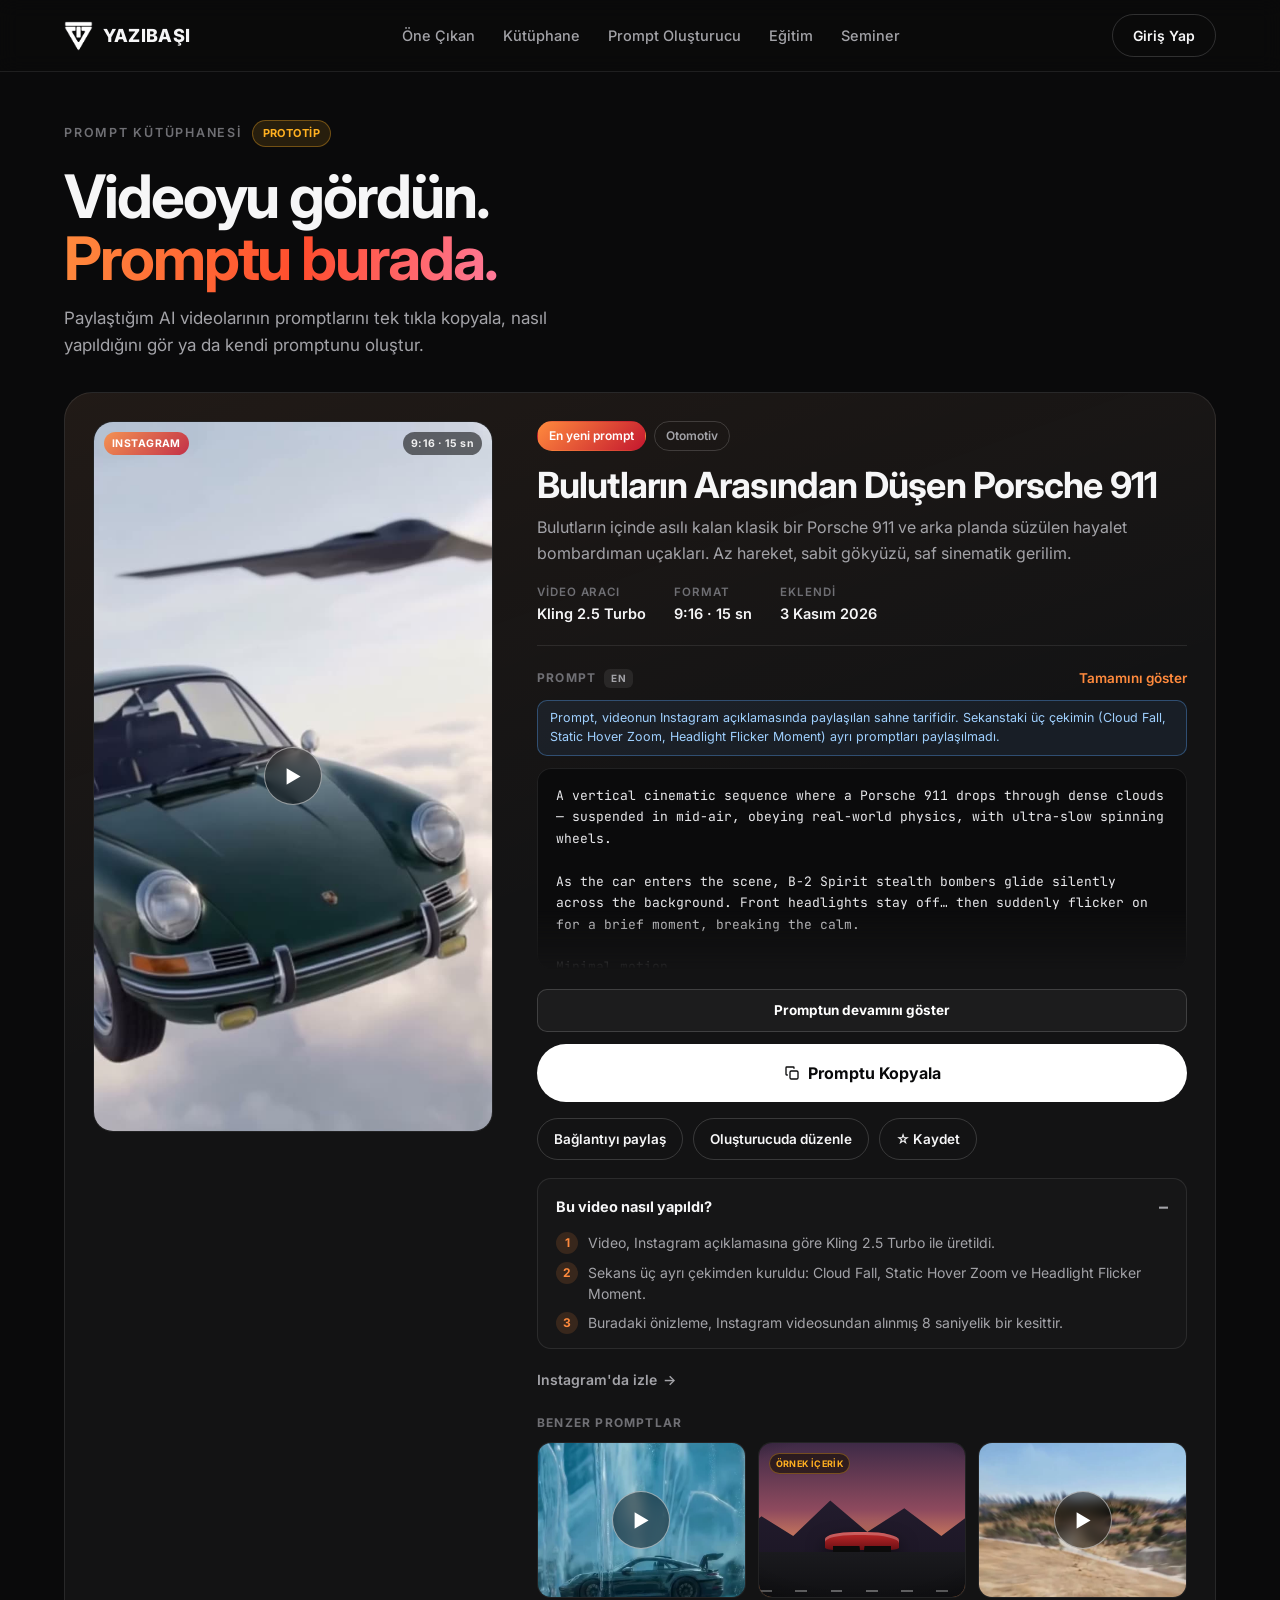
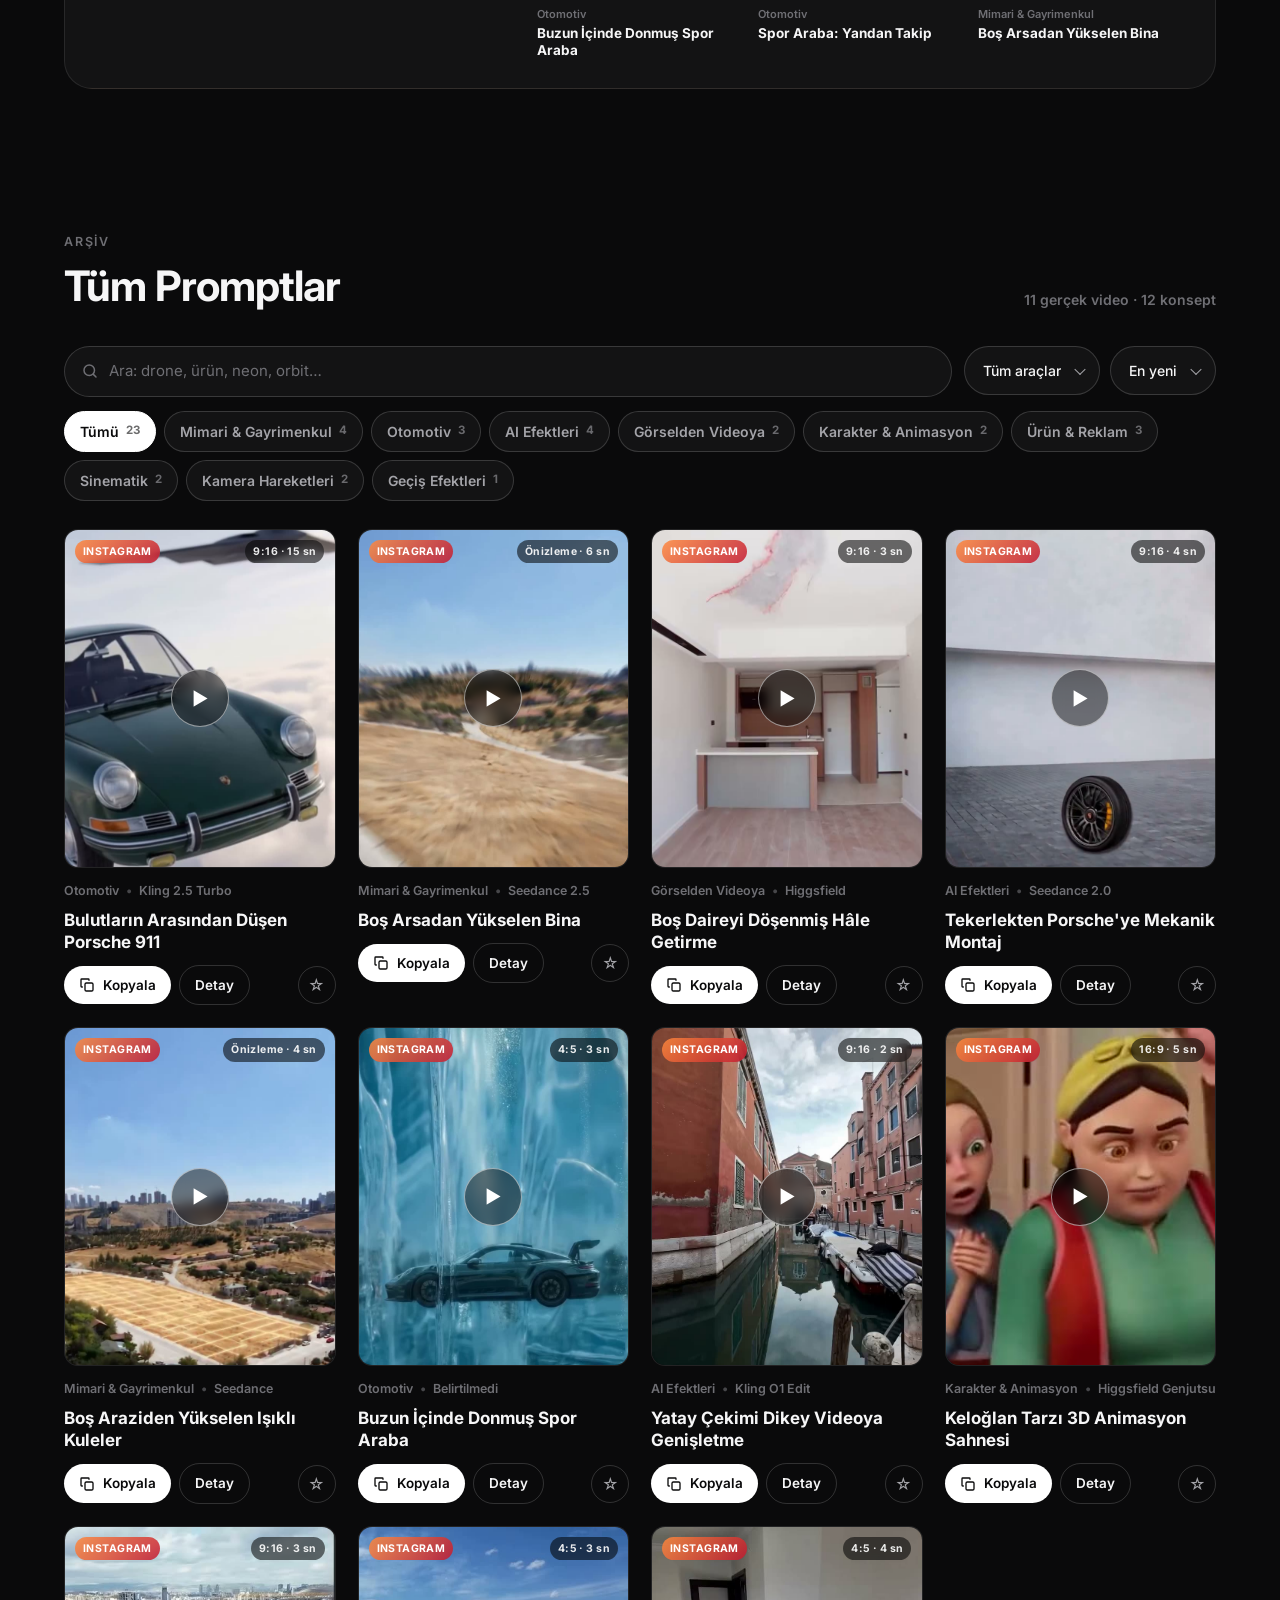
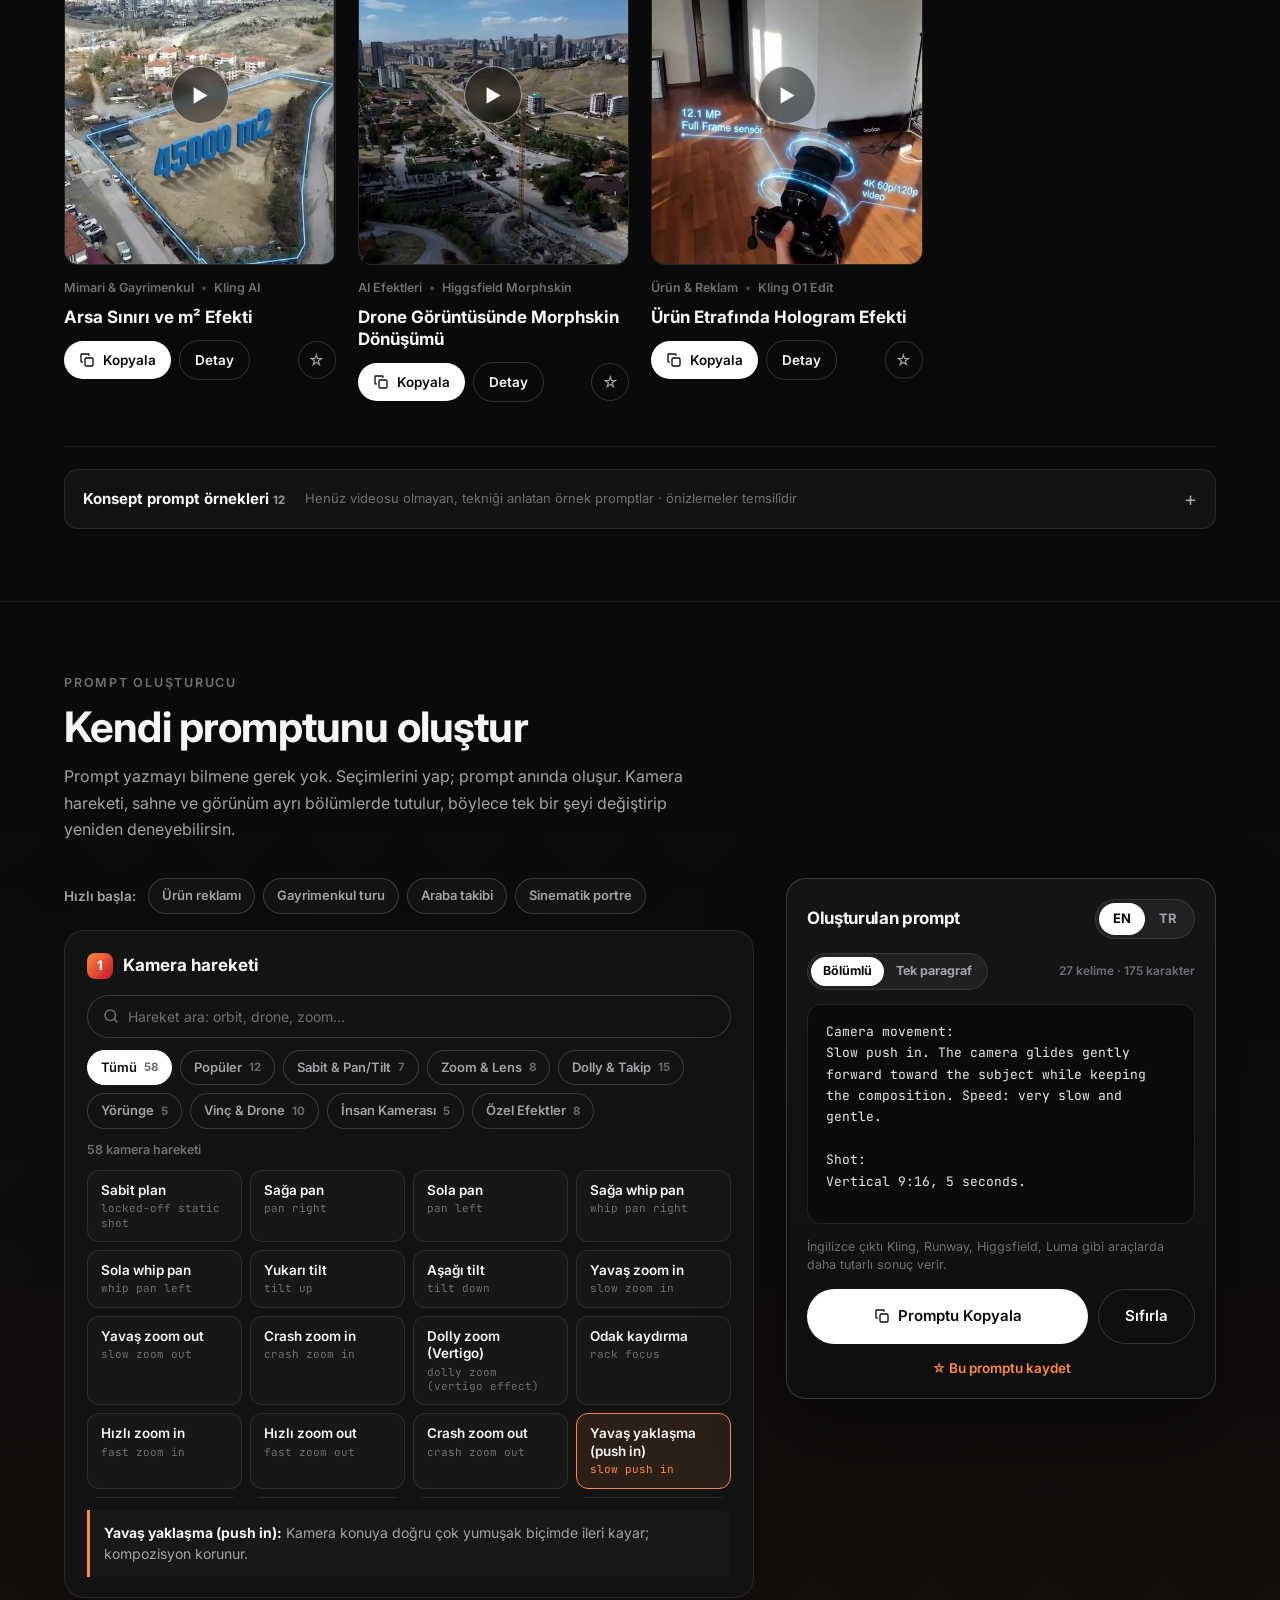
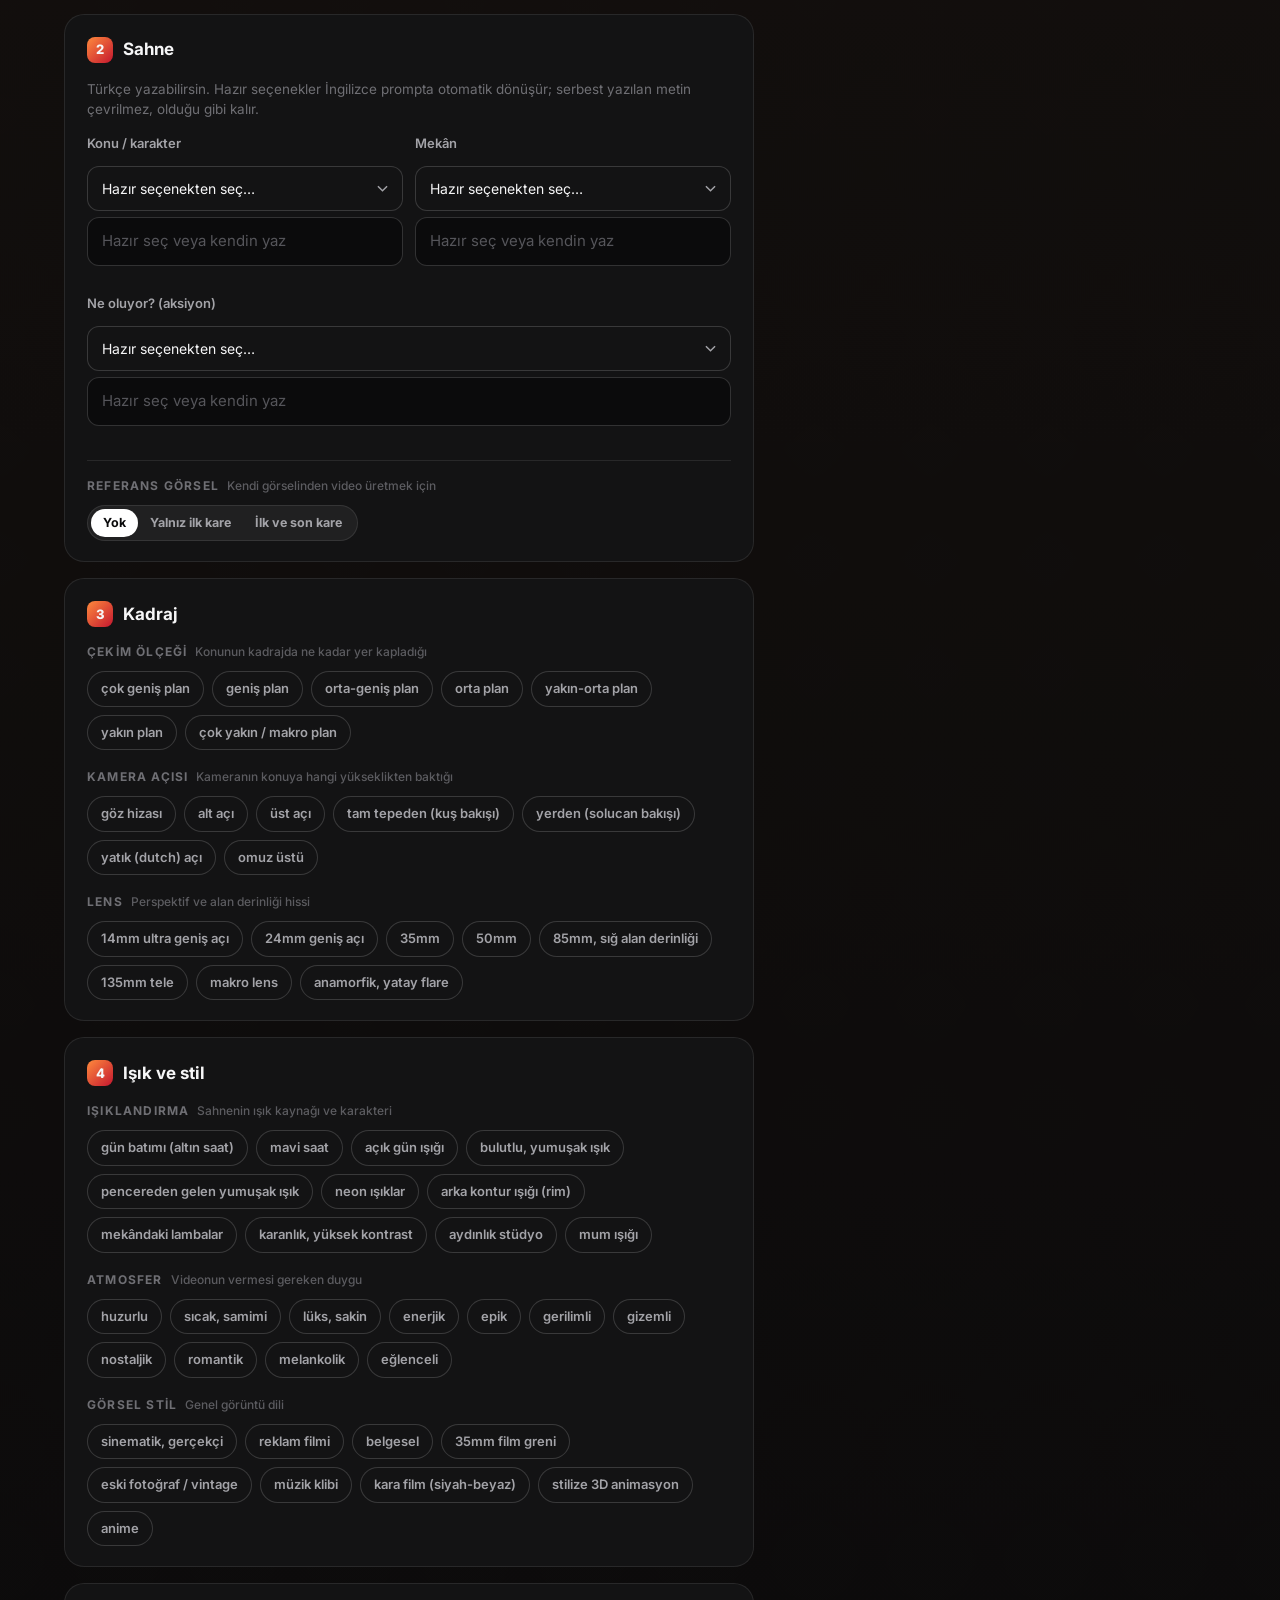
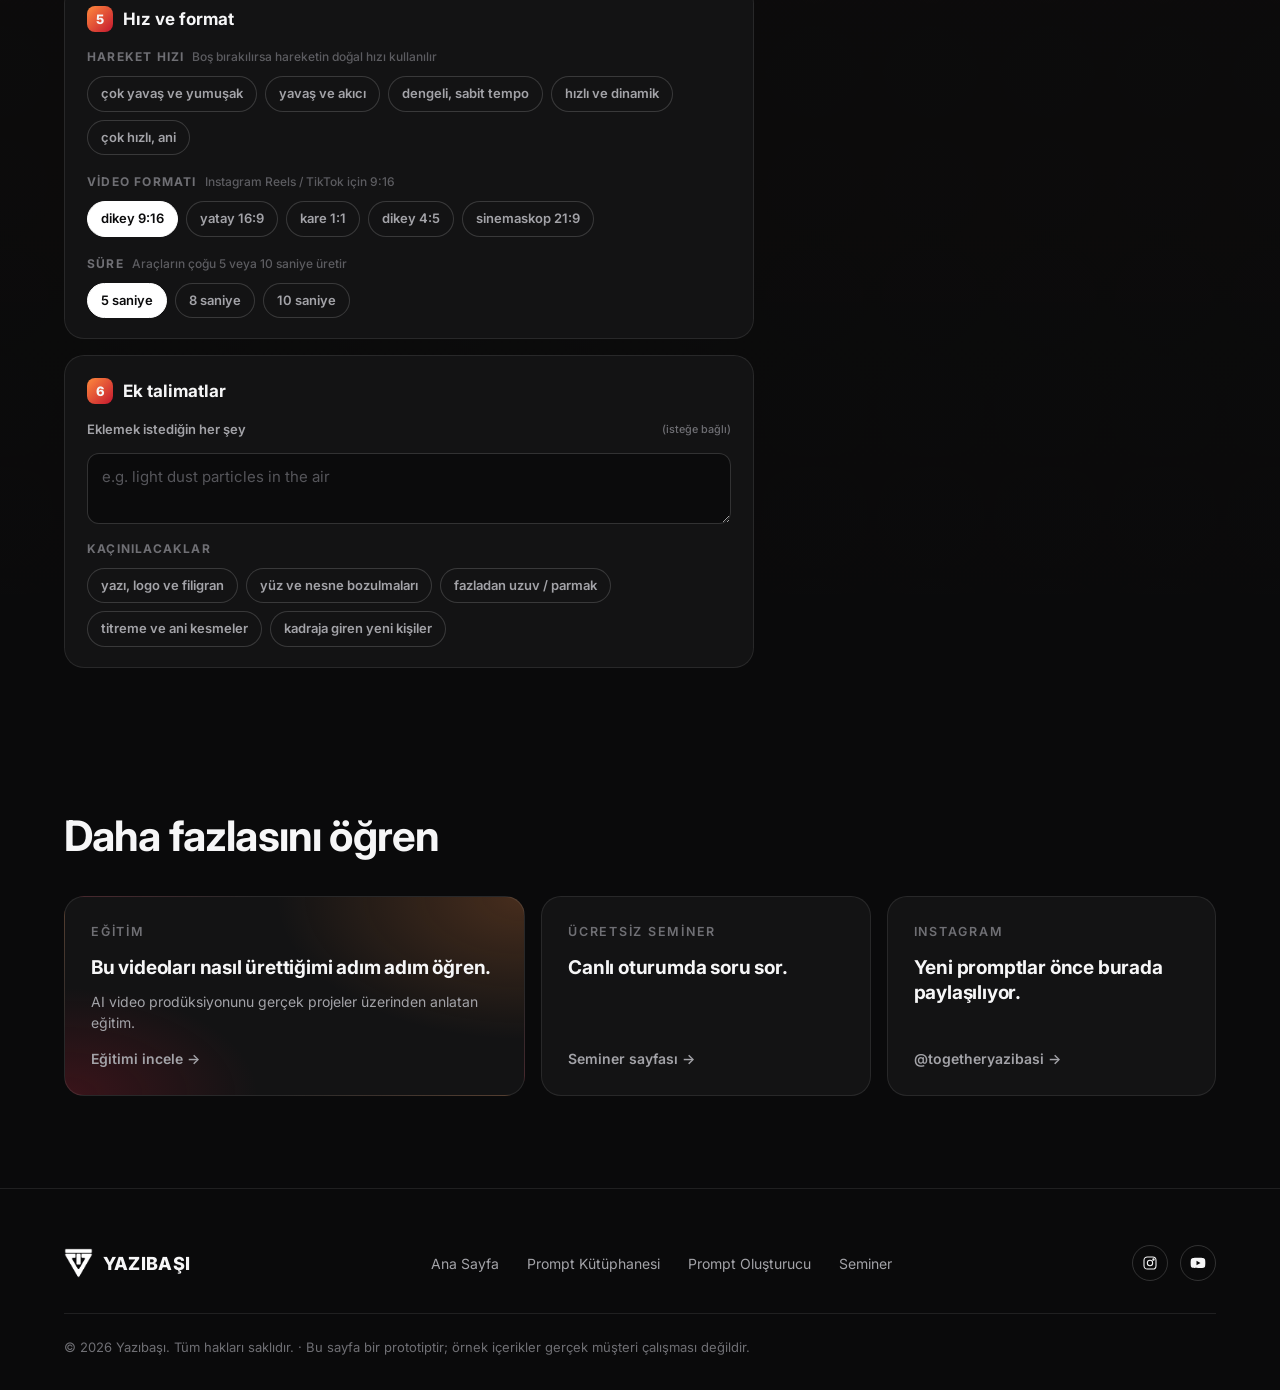
==== commit 52a1e276: "6 Kasım revizyonları: Instagram karuseli, galeri ve mobil prompt oluşturucu - Instagram bölümü 13 ka" ====
--- a/prompt-kutuphanesi.html
+++ b/prompt-kutuphanesi.html
@@ -165,6 +165,17 @@
       </div>
 
       <div class="builder">
+        <!-- Yalnızca mobilde görünür: adım göstergesi (js/prompt-kutuphanesi.js > stepper) -->
+        <div class="stepper-head" id="stepperHead" hidden>
+          <div class="stepper-top">
+            <h3 class="stepper-title"><span class="stepper-count" id="stepperCount" aria-live="polite"></span> <span id="stepperTitle" tabindex="-1"></span></h3>
+            <button type="button" class="link-btn" id="stepperJump">Promptu gör</button>
+          </div>
+          <div class="stepper-track" aria-hidden="true"><span class="stepper-bar" id="stepperBar"></span></div>
+          <ol class="stepper-dots" id="stepperDots" aria-label="Oluşturucu adımları"></ol>
+        </div>
+        <p class="stepper-hint" id="stepperHint" hidden></p>
+
         <form class="builder-form" id="builderForm" autocomplete="off" novalidate>
 
           <div class="presets">
@@ -173,7 +184,7 @@
           </div>
 
           <!-- 1. Kamera hareketi -->
-          <fieldset class="step">
+          <fieldset class="step" data-step="camera">
             <legend><span class="step-num">1</span> Kamera hareketi</legend>
             <div class="move-tools">
               <label class="search search-sm">
@@ -189,7 +200,7 @@
           </fieldset>
 
           <!-- 2. Sahne -->
-          <fieldset class="step">
+          <fieldset class="step" data-step="scene">
             <legend><span class="step-num">2</span> Sahne</legend>
             <p class="step-hint">Türkçe yazabilirsin. Hazır seçenekler İngilizce prompta otomatik dönüşür; serbest yazılan metin çevrilmez, olduğu gibi kalır.</p>
             <div class="field-grid">
@@ -226,23 +237,23 @@
           </fieldset>
 
           <!-- 3-5. Seçenek grupları (JS ile doldurulur) -->
-          <fieldset class="step">
+          <fieldset class="step" data-step="framing">
             <legend><span class="step-num">3</span> Kadraj</legend>
             <div data-groups="shot,angle,lens"></div>
           </fieldset>
 
-          <fieldset class="step">
+          <fieldset class="step" data-step="look">
             <legend><span class="step-num">4</span> Işık ve stil</legend>
             <div data-groups="light,mood,style"></div>
           </fieldset>
 
-          <fieldset class="step">
+          <fieldset class="step" data-step="format">
             <legend><span class="step-num">5</span> Hız ve format</legend>
             <div data-groups="speed,ratio,duration"></div>
           </fieldset>
 
           <!-- 6. Ek -->
-          <fieldset class="step">
+          <fieldset class="step" data-step="extra">
             <legend><span class="step-num">6</span> Ek talimatlar</legend>
             <div class="field">
               <label for="fExtra">Eklemek istediğin her şey <small>(isteğe bağlı)</small></label>
@@ -280,6 +291,11 @@
             <button class="link-btn" type="button" id="saveOutput">☆ Bu promptu kaydet</button>
           </div>
         </aside>
+
+        <div class="stepper-nav" id="stepperNav" hidden>
+          <button type="button" class="btn btn-ghost" id="stepperBack">Geri</button>
+          <button type="button" class="btn btn-primary" id="stepperNext">Devam</button>
+        </div>
       </div>
     </div>
   </section>
--- a/css/style.css
+++ b/css/style.css
@@ -131,7 +131,13 @@
 .promo-shade { position: absolute; inset: 0; background: linear-gradient(0deg, rgba(0,0,0,0.7) 0%, rgba(0,0,0,0.15) 55%, rgba(0,0,0,0.25) 100%); }
 .promo-cover { opacity: 0; transition: opacity .4s ease; }
 .promo-cover.is-loaded { opacity: 1; }
-.promo-media-caption { position: absolute; left: 26px; bottom: 24px; color: #fff; font-weight: 700; font-size: 20px; line-height: 1.3; text-shadow: 0 2px 14px rgba(0,0,0,0.5); z-index: 2; }
+.promo-live { position: absolute; inset: 0; width: 100%; height: 100%; border: 0; pointer-events: none; }
+.portrait-promo.is-playing .promo-cover { opacity: 0; }
+.portrait-promo.is-playing .promo-shade { background: linear-gradient(0deg, rgba(0,0,0,0.6) 0%, transparent 42%); }
+.portrait-promo.is-started .thumb-play-lg { display: none; }
+.promo-sound { position: absolute; right: 18px; bottom: 18px; z-index: 3; font-size: 13px; font-weight: 600; color: #fff; padding: 8px 14px; border-radius: 999px; border: 1px solid var(--border-strong); background: rgba(10,10,11,0.6); backdrop-filter: blur(6px); transition: background .2s ease; }
+.promo-sound:hover { background: rgba(255,255,255,0.14); }
+.promo-sound[hidden] { display: none; }
 .promo-content h2 { margin-bottom: 18px; }
 .promo-content .btn { margin-top: 28px; }
 
@@ -356,12 +362,15 @@
 .ig-head .section-desc { margin: 14px auto 0; }
 .ig-stage .empty-state { max-width: 1152px; margin-inline: auto; }
 .ig-stage.has-items { position: relative; }
-.ig-track { position: relative; display: flex; gap: 16px; overflow-x: auto; scroll-snap-type: x mandatory; scrollbar-width: none; padding: 28px max(24px, calc(50% - 130px)); }
+.ig-track { position: relative; display: flex; gap: 10px; overflow-x: auto; scroll-snap-type: x proximity; scrollbar-width: none; padding: 16px; }
 .ig-track::-webkit-scrollbar { display: none; }
-.ig-card { --w: clamp(200px, 22vw, 260px); position: relative; flex: 0 0 var(--w); width: var(--w); aspect-ratio: 9 / 16; overflow: hidden; border-radius: var(--radius-md); border: 1px solid var(--border-strong); background: var(--card); scroll-snap-align: center; transition: transform .15s linear, opacity .15s linear; will-change: transform; }
+.ig-card { --w: clamp(150px, 15.5vw, 236px); position: relative; flex: 0 0 var(--w); width: var(--w); aspect-ratio: 9 / 16; overflow: hidden; border-radius: 12px; background: var(--card); scroll-snap-align: center; transition: transform .2s ease; }
+@media (hover: hover) { .ig-card:hover { transform: translateY(-4px); } }
 .ig-card img, .ig-card video { position: absolute; inset: 0; width: 100%; height: 100%; object-fit: cover; }
-.ig-badge { position: absolute; z-index: 2; top: 12px; left: 12px; font-size: 11px; font-weight: 700; letter-spacing: 0.04em; color: #fff; background: rgba(10,10,11,0.6); backdrop-filter: blur(6px); border: 1px solid var(--border-strong); border-radius: 999px; padding: 4px 10px; }
+.ig-card .card-meta { font-size: 13px; font-weight: 600; line-height: 1.3; color: #fff; background: linear-gradient(0deg, rgba(0,0,0,0.75), transparent); padding-top: 36px; }
 .ig-stage .sc-controls { justify-content: center; margin-top: 8px; }
+.ig-stage .sc-btn:disabled { opacity: .35; cursor: default; }
+.ig-head h2 { font-size: clamp(34px, 5vw, 64px); font-weight: 300; letter-spacing: -0.02em; }
 .ig-cta { display: flex; justify-content: center; margin-top: 28px; }
 .ig-cta .btn svg { width: 18px; height: 18px; }
 
@@ -431,9 +440,183 @@
   .m-card .card-meta { padding: 10px; }
   .s-item.is-vertical { width: 62vw; }
   .s-item.is-horizontal { width: 84vw; }
-  .ig-card { --w: 56vw; }
+  .ig-card { --w: 46vw; }
   .sc-controls { display: none; }
 
   /* seminer */
   .audience-grid { grid-template-columns: 1fr 1fr; }
 }
+
+/* ============ ANA SAYFA: DÖNÜŞÜM ODAKLI DÜZEN (yalnızca index.html, body.page-home) ============ */
+.page-home section { padding-block: 64px; }
+.page-home .stage { padding: 0; }
+.page-home .section-head { margin-bottom: 28px; }
+
+/* Üst menü */
+.page-home .main-nav a { white-space: nowrap; }
+.header-actions { display: flex; align-items: center; gap: 10px; flex-shrink: 0; }
+.page-home .menu-toggle { display: none; width: 42px; height: 42px; border-radius: 12px; border: 1px solid var(--border-strong); flex-direction: column; align-items: center; justify-content: center; gap: 4px; }
+.page-home .menu-toggle span { width: 16px; height: 1.6px; background: #fff; border-radius: 2px; transition: transform .2s ease, opacity .2s ease; }
+.page-home .menu-toggle[aria-expanded="true"] span:nth-child(1) { transform: translateY(5.6px) rotate(45deg); }
+.page-home .menu-toggle[aria-expanded="true"] span:nth-child(2) { opacity: 0; }
+.page-home .menu-toggle[aria-expanded="true"] span:nth-child(3) { transform: translateY(-5.6px) rotate(-45deg); }
+
+/* Hero teklif satırı */
+.hero-offer { font-size: 15px; font-weight: 600; color: var(--text); margin-bottom: 18px; }
+.hero-offer strong { font-size: 20px; font-weight: 800; letter-spacing: -0.01em; }
+
+/* Tanıtım */
+.page-home .promo { padding-block: 56px 32px; }
+
+/* Gerçek AI örnekleri */
+.page-home .masonry.has-items { display: grid; grid-template-columns: repeat(24, minmax(0, 1fr)); gap: 16px; column-count: auto; }
+.page-home .m-item { margin-bottom: 0; min-width: 0; }
+.page-home .m-item:nth-child(3n+2) { margin-top: 0; }
+.page-home .m-item.is-fill .m-card { height: 100%; aspect-ratio: auto; }
+.page-home .m-item.is-compact .card-meta i { display: none; }
+.page-home .m-item.is-compact .card-play { transform: translate(-50%, -50%) scale(0.75); }
+.page-home .m-item.is-compact .m-card:hover .card-play { transform: translate(-50%, -50%) scale(0.82); }
+@media (max-width: 1024px) {
+  .page-home .m-item.is-compact .card-play { top: 30%; transform: translate(-50%, -50%) scale(0.6); }
+  .page-home .m-item.is-compact .m-card:hover .card-play { transform: translate(-50%, -50%) scale(0.66); }
+  .page-home .m-item.is-compact .card-meta { padding: 8px 10px; }
+  .page-home .m-item.is-compact .card-meta b { font-size: 12px; line-height: 1.25; }
+}
+.page-home .media-filters { margin-bottom: 18px; }
+.project-more { display: flex; justify-content: center; margin-top: 20px; }
+
+/* Seçili markalar */
+.page-home .brands { padding-block: 22px; }
+.page-home .brands-inner { flex-direction: row; align-items: center; gap: 48px; }
+.page-home .brands-label { flex-shrink: 0; }
+.page-home .brands-row { flex: 1; flex-wrap: nowrap; gap: 24px; }
+.page-home .brand-logo-eti, .page-home .brand-logo-migros { height: 38px; }
+.page-home .brand-logo-lcw { height: 17px; }
+.page-home .brand-logo-tecno { height: 18px; }
+
+/* Eğitmen */
+.page-home .instructor-grid { grid-template-columns: 280px 1fr; gap: 44px; }
+.page-home .portrait-instructor { aspect-ratio: 1 / 1.1; max-width: none; }
+.page-home .instructor-lead { margin: 10px 0 14px; }
+.page-home .instructor-head .eyebrow { margin-bottom: 8px; }
+.page-home .instructor-bio { font-size: 15px; margin-bottom: 22px; }
+
+/* Neler öğreneceksin */
+.page-home .feature-card { gap: 10px; }
+
+/* Fiyat: bağlantı gelene kadar pasif düğme (js/content.js > purchaseUrl) */
+.btn[aria-disabled="true"] { background: rgba(255,255,255,0.08); color: var(--text-dim); border: 1px solid var(--border-strong); cursor: not-allowed; }
+.btn[aria-disabled="true"]:hover { opacity: 1; }
+.page-home .price-left, .page-home .price-right { padding: 36px 40px; }
+.page-home .price { margin-top: 12px; }
+
+/* Müfredat: açılır kapanır */
+.curriculum { background: var(--card-soft); border: 1px solid var(--border); border-radius: var(--radius-lg); }
+.curriculum-head { display: flex; align-items: center; justify-content: space-between; gap: 16px; padding: 22px 26px; cursor: pointer; list-style: none; }
+.curriculum-head::-webkit-details-marker { display: none; }
+.curriculum-title { display: flex; align-items: baseline; gap: 14px; flex-wrap: wrap; }
+.curriculum-title h2 { font-size: clamp(22px, 2.4vw, 28px); }
+.curriculum-count { font-size: 14px; color: var(--text-dim); }
+.curriculum-head .plus { font-size: 24px; line-height: 1; color: var(--text-dim); transition: transform .2s ease; flex-shrink: 0; }
+.curriculum[open] .curriculum-head .plus { transform: rotate(45deg); color: var(--accent-1); }
+.curriculum .roadmap { padding: 4px 26px 8px; }
+.curriculum .roadmap > li:last-child { border-bottom: 0; }
+.curriculum .roadmap > li { padding-block: 16px; }
+
+/* Instagram ve Yakında */
+.page-home .ig-head { margin-bottom: 8px; }
+.page-home .ig-track { padding-block: 16px; }
+.page-home .ig-cta { margin-top: 12px; }
+.page-home .upcoming-media { width: 170px; }
+
+/* Son çağrı */
+.page-home .cta-banner { min-height: 0; padding: 44px 32px; }
+.page-home .cta-banner-text p { margin-bottom: 22px; }
+.page-home .faq-list { max-width: none; }
+
+@media (max-width: 1180px) {
+  .page-home .main-nav { gap: 18px; }
+}
+@media (max-width: 1024px) {
+  .page-home .header-inner { position: static; padding-block: 12px; flex-wrap: nowrap; gap: 12px; }
+  .page-home .menu-toggle { display: inline-flex; }
+  .page-home .main-nav { display: none; position: absolute; top: 100%; left: 0; right: 0; order: 0; width: auto; flex-direction: column; flex-wrap: nowrap; gap: 0; padding: 4px 24px 16px; border-top: 1px solid var(--border); border-bottom: 1px solid var(--border); background: rgba(10,10,11,0.98); font-size: 16px; font-weight: 600; color: var(--text); max-height: calc(100svh - 70px); overflow-y: auto; }
+  .page-home .main-nav.is-open { display: flex; }
+  .page-home .main-nav a { padding-block: 13px; border-bottom: 1px solid var(--border); }
+  .page-home .main-nav a:last-child { border-bottom: 0; }
+  .page-home .instructor-grid { grid-template-columns: 220px 1fr; gap: 28px; }
+  .page-home .portrait-instructor { aspect-ratio: 1 / 1.1; max-width: none; }
+  .page-home .promo-grid { grid-template-columns: 1.15fr 1fr; gap: 28px; }
+  .page-home .portrait-promo { aspect-ratio: 16 / 9; }
+  .page-home .upcoming-grid { grid-template-columns: 1fr 1fr; }
+  .page-home .upcoming-card { flex-direction: column; align-items: flex-start; gap: 12px; }
+  .page-home .upcoming-media { width: 100%; }
+}
+@media (max-width: 860px) {
+  .page-home .promo-grid { grid-template-columns: 1fr; gap: 20px; }
+}
+@media (max-width: 640px) {
+  .page-home section { padding-block: 44px; }
+  .page-home .stage { padding: 0; }
+  .page-home .promo { padding-block: 40px 20px; }
+  .page-home .header-inner { padding-block: 10px; }
+  .page-home .btn-sm { padding: 10px 16px; }
+  .page-home .stage-hero { min-height: 0; }
+  .page-home .stage-hero .stage-inner { padding-block: 72px 24px; }
+  .page-home .hero-promise { padding: 12px 14px; font-size: 14px; margin-bottom: 14px; }
+  .page-home .hero-actions { margin-bottom: 20px; gap: 10px; }
+  .page-home .hero-stats { display: grid; grid-template-columns: repeat(3, 1fr); gap: 10px; }
+  .page-home .hero-stats .stat strong { font-size: 18px; }
+  .page-home .hero-stats .stat span { font-size: 11.5px; line-height: 1.3; }
+  .hero-offer { font-size: 13.5px; margin-bottom: 14px; }
+  .hero-offer strong { font-size: 17px; }
+
+  .page-home .promo-content h2 { margin-bottom: 10px; }
+  .page-home .promo-content .btn { margin-top: 16px; }
+  .page-home .promo-sound { right: 10px; bottom: 10px; font-size: 12px; padding: 6px 10px; }
+  .page-home .stage-toggle { top: 10px; right: 10px; width: 34px; height: 34px; }
+  .page-home .thumb-play-lg { width: 54px; height: 54px; font-size: 15px; }
+
+  .page-home .masonry.has-items { gap: 10px; }
+  .page-home .brands { padding-block: 16px; }
+  .page-home .brands-inner { flex-direction: column; align-items: stretch; gap: 12px; }
+  .page-home .brands-row { gap: 14px; }
+  .page-home .brand-logo-eti, .page-home .brand-logo-migros { height: 30px; }
+  .page-home .brand-logo-lcw { height: 13px; }
+  .page-home .brand-logo-tecno { height: 14px; }
+
+  .page-home .instructor-grid { grid-template-columns: 92px 1fr; gap: 14px 16px; align-items: center; }
+  .page-home .portrait-instructor { aspect-ratio: 1 / 1.15; border-radius: var(--radius-md); }
+  .page-home .instructor-content { display: contents; }
+  .page-home .instructor-head h2 { font-size: 22px; }
+  .page-home .instructor-lead { font-size: 14.5px; margin: 6px 0 0; }
+  .page-home .instructor-head .eyebrow { margin-bottom: 4px; font-size: 11px; }
+  .page-home .instructor-bio { grid-column: 1 / -1; margin-bottom: 4px; font-size: 14.5px; line-height: 1.55; }
+  .page-home .instructor-grid > .instructor-content > .btn { grid-column: 1 / -1; }
+
+  .page-home .feature-card { padding: 14px; gap: 6px; }
+  .page-home .feature-card h4 { font-size: 15px; }
+  .page-home .feature-card p { font-size: 13px; }
+  .page-home .price-left, .page-home .price-right { padding: 24px 20px; }
+  .page-home .price { font-size: 42px; }
+
+  .curriculum-head { padding: 16px 18px; }
+  .curriculum .roadmap { padding: 0 18px 4px; }
+  .curriculum .roadmap > li { grid-template-columns: 40px 1fr; gap: 12px; padding-block: 12px; }
+  .curriculum .roadmap .num-badge { width: 32px; height: 32px; font-size: 12px; }
+  .curriculum .roadmap .rm-title { font-size: 14.5px; }
+
+  .page-home .upcoming-grid { grid-template-columns: 1fr; gap: 10px; }
+  .page-home .upcoming-card { flex-direction: row; align-items: center; gap: 12px; padding: 10px; }
+  .page-home .upcoming-media { width: 96px; }
+  .page-home .upcoming-text strong { font-size: 14.5px; }
+  .page-home .upcoming-text span { font-size: 12.5px; }
+  .page-home .faq-q { padding: 15px 16px; font-size: 14.5px; }
+  .page-home .faq-a p { padding: 0 16px 15px; font-size: 14px; }
+  .page-home .cta-banner { padding: 30px 18px; }
+}
+@media (max-width: 400px) {
+  .page-home .header-actions .btn .arrow { display: none; }
+  .page-home .header-actions .btn { padding: 9px 13px; font-size: 13.5px; }
+  .page-home .logo { font-size: 16px; gap: 8px; }
+}
--- a/css/prompt-kutuphanesi.css
+++ b/css/prompt-kutuphanesi.css
@@ -454,7 +454,8 @@
   .feature .media-note { display: none; }
   .prompt-panel .btn-copy-lg { order: -1; }
   .prompt-panel-head { order: 0; }
-  .detail-actions { display: grid; grid-template-columns: 1fr 1fr; }
+  .detail-actions { display: grid; grid-template-columns: repeat(2, minmax(0, 1fr)); }
+  .detail-actions .btn { white-space: normal; min-width: 0; }
   .detail-actions .btn-save { grid-column: 1 / -1; }
   .detail-actions:not(:has([data-edit])) .btn-save { grid-column: auto; }
   .related-list { grid-template-columns: repeat(3, minmax(0, 1fr)); gap: 10px; }
@@ -563,3 +564,47 @@
 @media (max-width: 560px) {
   .ref-slots { grid-template-columns: 1fr; }
 }
+
+/* ============ PROMPT DEVAMI ============ */
+.prompt-more { display: block; width: 100%; margin-top: 8px; padding: 10px 12px; font-size: 13.5px; font-weight: 700; color: #fff; text-align: center; border: 1px solid var(--border-strong); border-radius: var(--radius-sm, 10px); background: rgba(255,255,255,0.04); }
+.prompt-more:hover { background: rgba(255,255,255,0.08); }
+.prompt-more[hidden], .link-btn[data-expand][hidden] { display: none; }
+
+/* ============ MOBİL ADIM ADIM OLUŞTURUCU ============ */
+.stepper-head[hidden], .stepper-nav[hidden] { display: none; }
+.builder.is-stepper { display: block; }
+.builder.is-stepper .step { display: none; margin: 0; }
+.builder.is-stepper .step.is-current { display: block; }
+.builder.is-stepper .step > legend { position: absolute; width: 1px; height: 1px; padding: 0; margin: -1px; overflow: hidden; clip: rect(0 0 0 0); white-space: nowrap; border: 0; }
+.builder.is-stepper .step > legend + * { clear: none; }
+.builder.is-stepper .output { display: none; }
+.builder.is-stepper .output.is-current { display: block; }
+.builder.is-stepper.is-final .builder-form { display: none; }
+.builder.is-stepper .presets[hidden] { display: none; }
+.builder.is-stepper .move-grid { max-height: none; overflow: visible; }
+.builder.is-stepper .opt-group { scroll-margin-top: 200px; }
+
+.stepper-head { position: sticky; top: var(--header-h); z-index: 30; margin: 0 -16px 8px; padding: 8px 16px 10px; background: rgba(10,10,11,0.94); backdrop-filter: blur(10px); border-bottom: 1px solid var(--border); }
+.stepper-top { display: flex; justify-content: space-between; align-items: center; gap: 12px; }
+.stepper-count { display: inline-block; margin-right: 6px; padding: 1px 7px; font-size: 12px; font-weight: 800; color: #0a0a0b; background: #fff; border-radius: 999px; vertical-align: 1px; }
+.stepper-top .link-btn[hidden] { display: none; }
+.stepper-track { height: 3px; margin-top: 7px; border-radius: 3px; background: rgba(255,255,255,0.1); overflow: hidden; }
+.stepper-bar { display: block; height: 100%; width: 0; border-radius: 3px; background: linear-gradient(90deg, var(--accent-1), var(--accent-3)); transition: width .2s ease; }
+.stepper-dots { display: flex; justify-content: space-between; gap: 4px; margin: 7px 0 0; padding: 0; list-style: none; }
+.stepper-dot { width: 30px; height: 30px; border-radius: 50%; font-size: 12.5px; font-weight: 700; color: var(--text-dim); border: 1px solid var(--border-strong); background: transparent; }
+.stepper-dot:disabled { opacity: .4; cursor: default; }
+.stepper-dot.is-done { color: #0a0a0b; background: #fff; border-color: #fff; }
+.stepper-dot.is-current { color: #fff; border-color: transparent; background: linear-gradient(135deg, var(--accent-1), var(--accent-3)); }
+.stepper-title { min-width: 0; font-size: 16px; font-weight: 700; line-height: 1.25; }
+#stepperTitle { outline: none; }
+.stepper-hint { margin: 0 0 10px; font-size: 13px; color: var(--text-dimmer); }
+.stepper-hint[hidden] { display: none; }
+
+.stepper-nav { position: sticky; bottom: 0; z-index: 30; display: grid; grid-template-columns: 1fr 2fr; gap: 10px; margin: 14px -16px 0; padding: 10px 16px calc(10px + env(safe-area-inset-bottom)); background: rgba(10,10,11,0.94); backdrop-filter: blur(10px); border-top: 1px solid var(--border); }
+.stepper-nav .btn { width: 100%; justify-content: center; min-height: 48px; }
+.stepper-nav .btn[hidden] { display: none; }
+.stepper-nav .btn:disabled { opacity: .4; }
+.stepper-nav.is-last { grid-template-columns: 1fr; }
+@media (prefers-reduced-motion: reduce) { .stepper-bar { transition: none; } }
+.media-badges { flex-wrap: wrap; max-width: 100%; }
+.builder.is-stepper .opt-group .chips { flex-wrap: wrap; overflow: visible; }
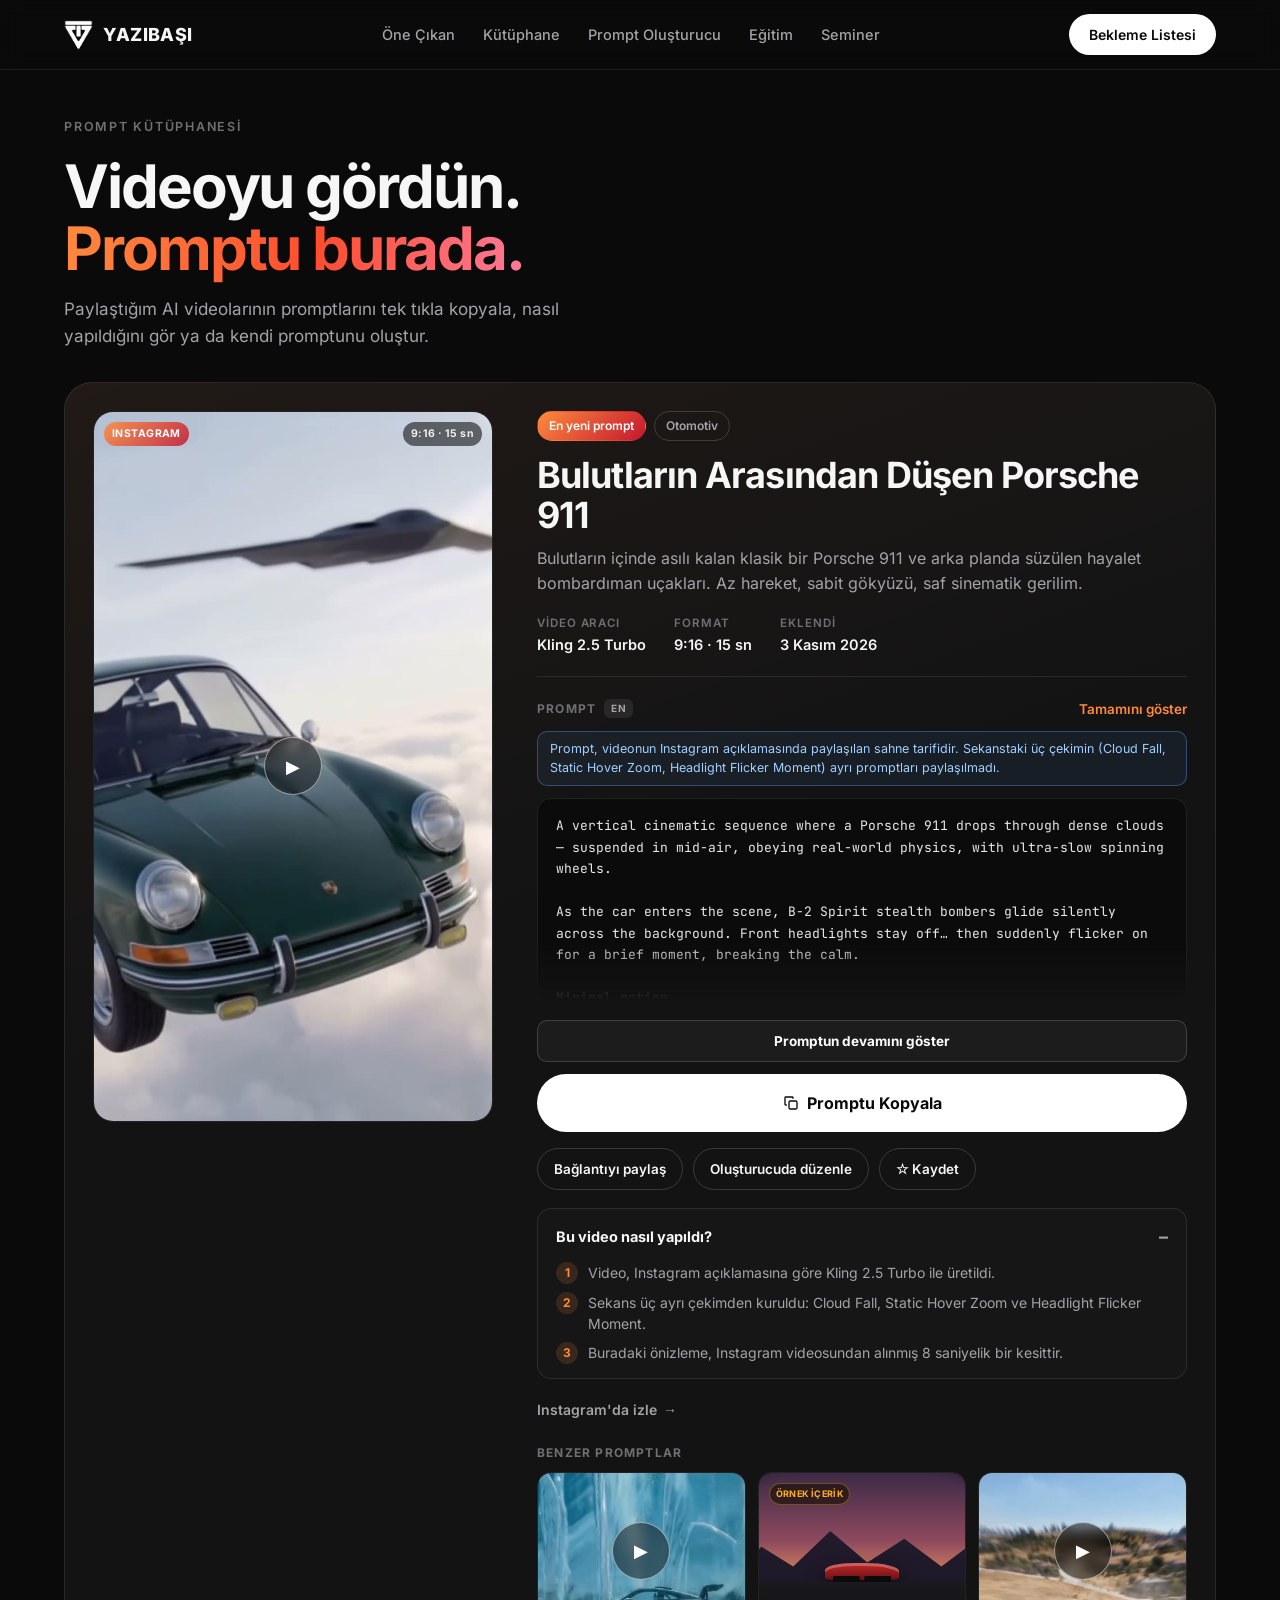
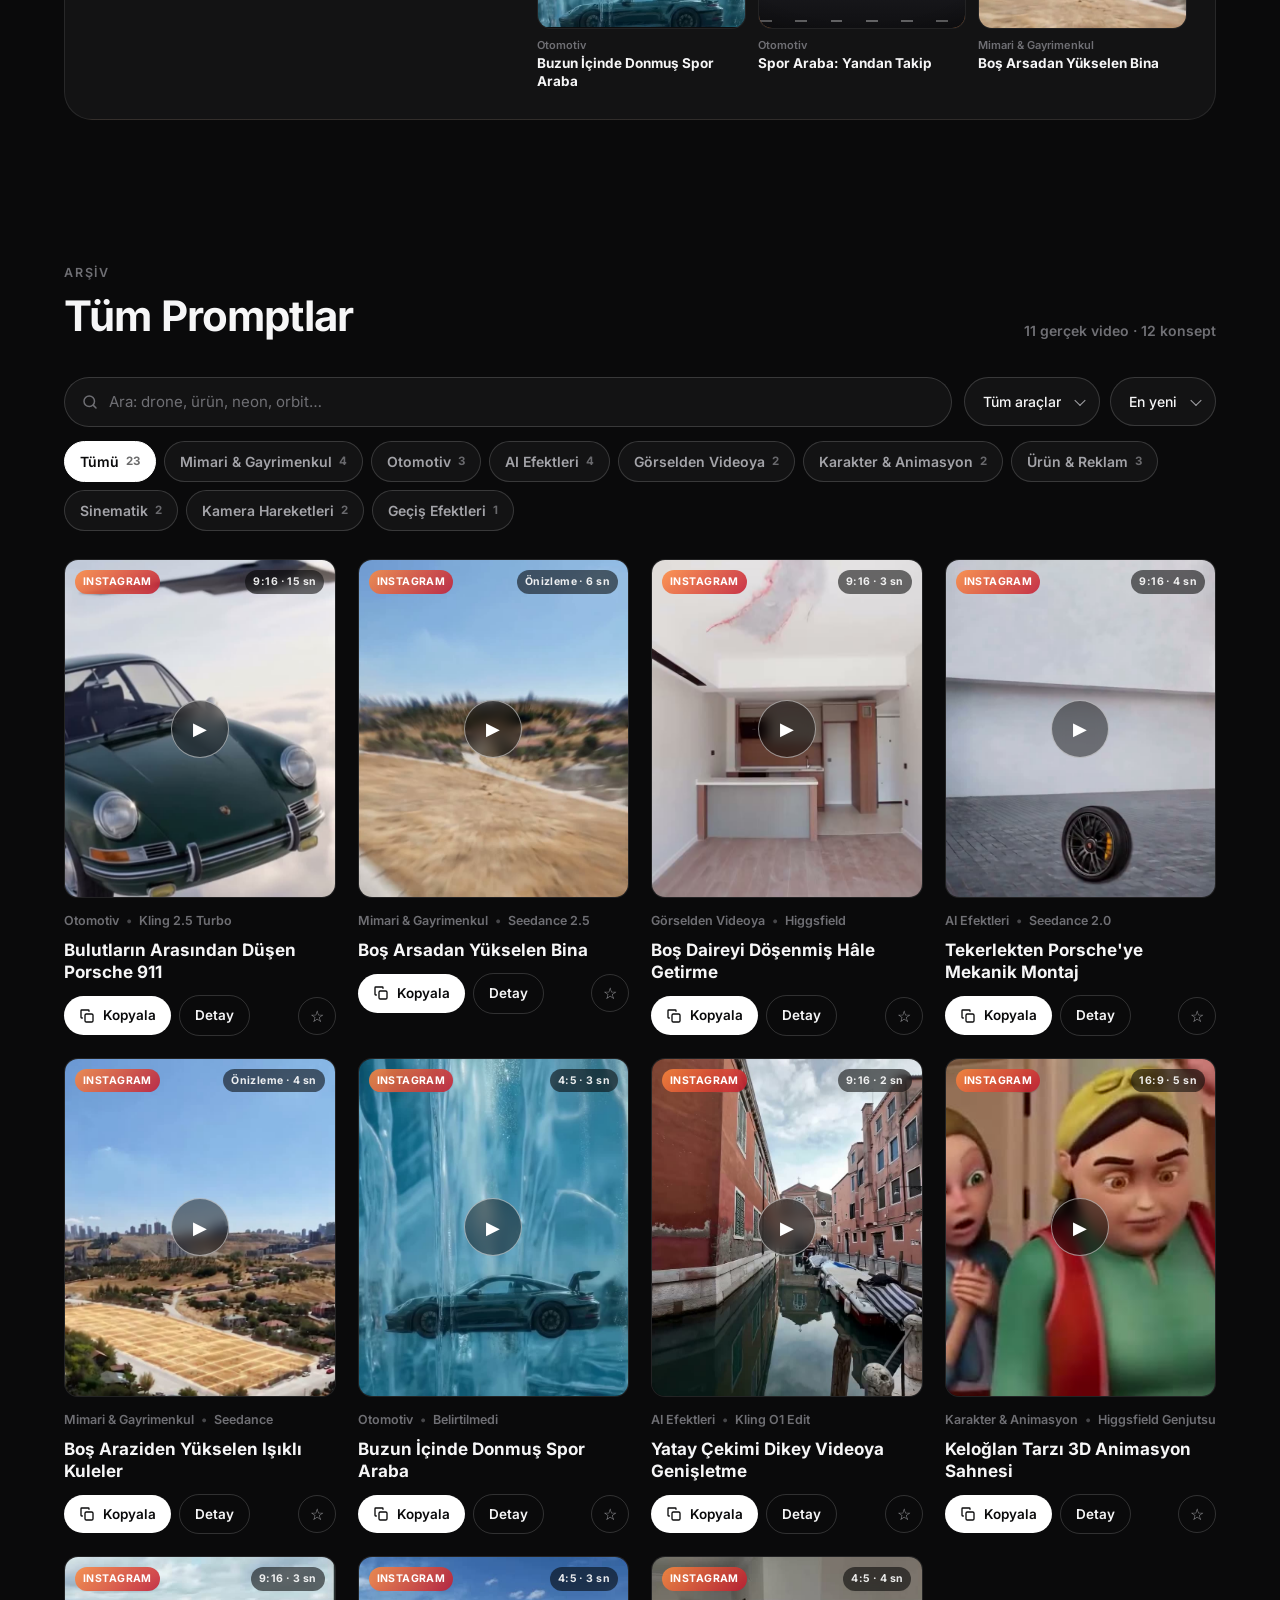
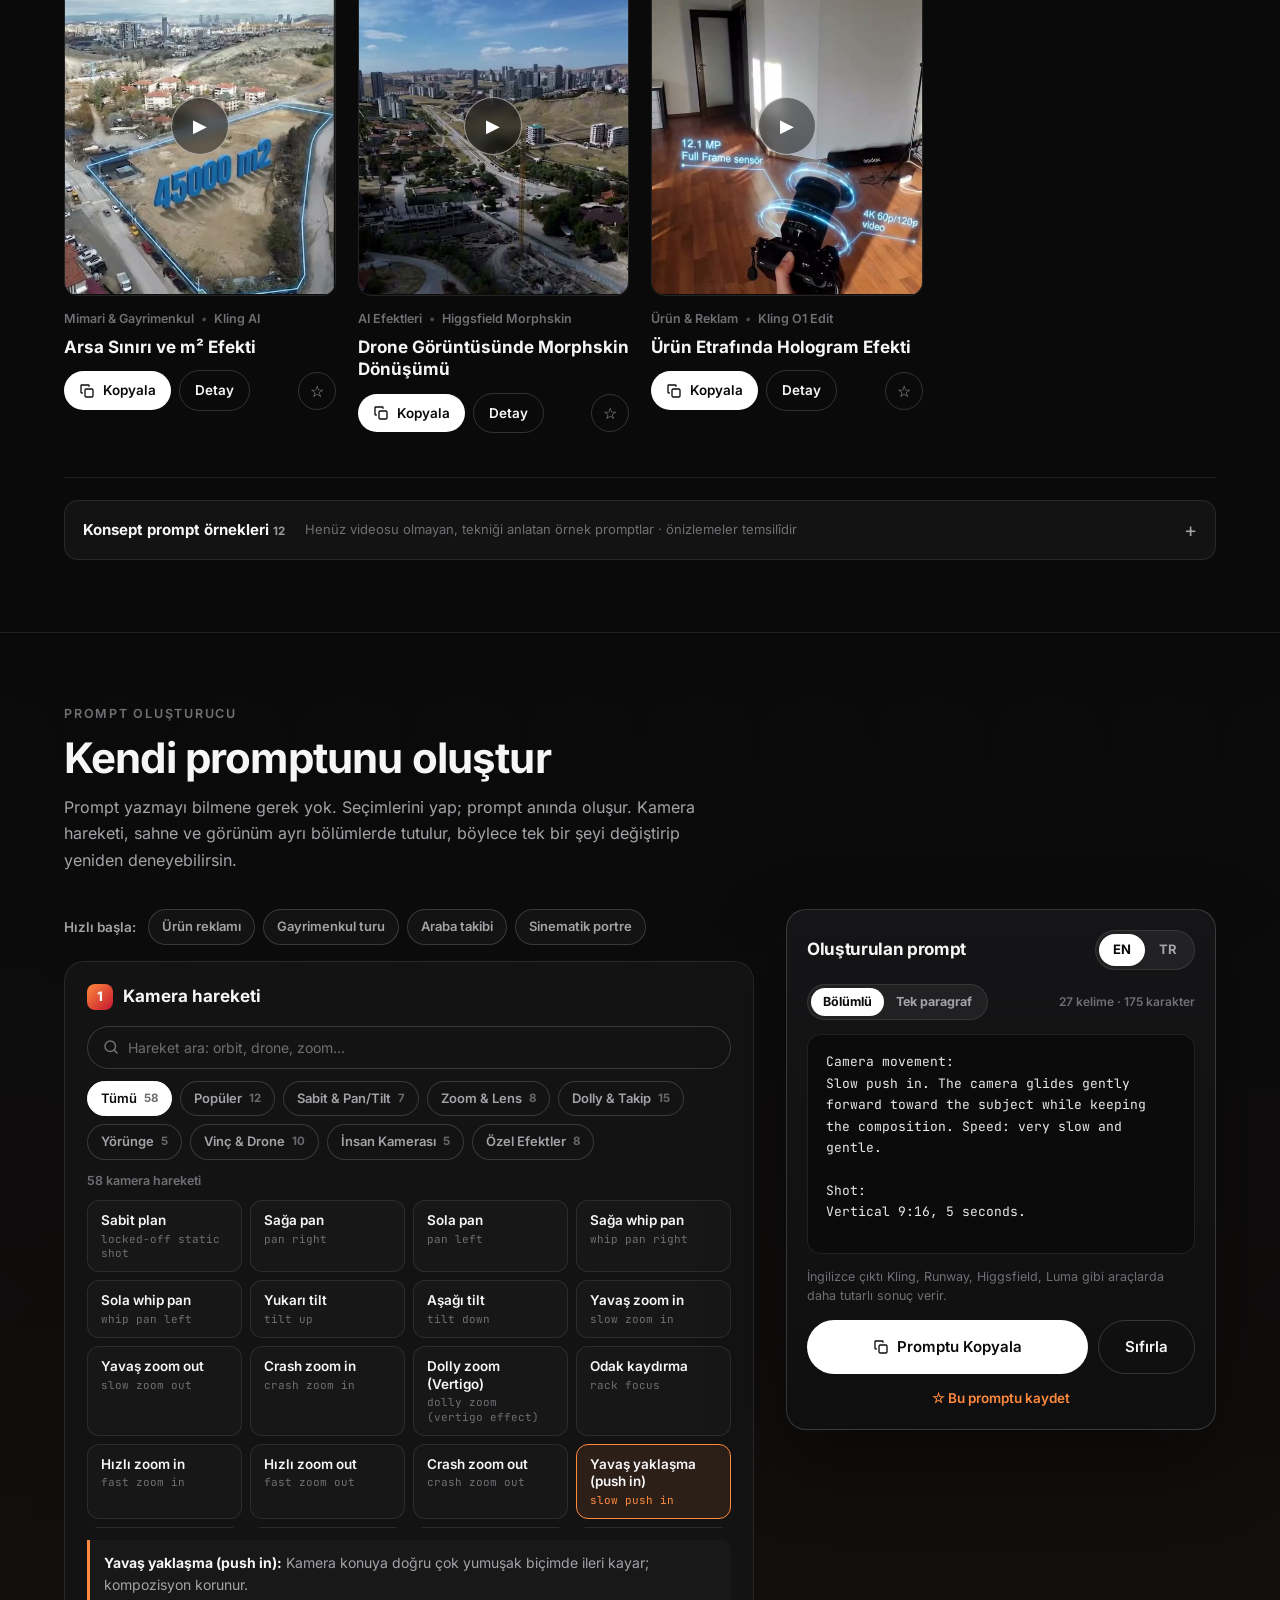
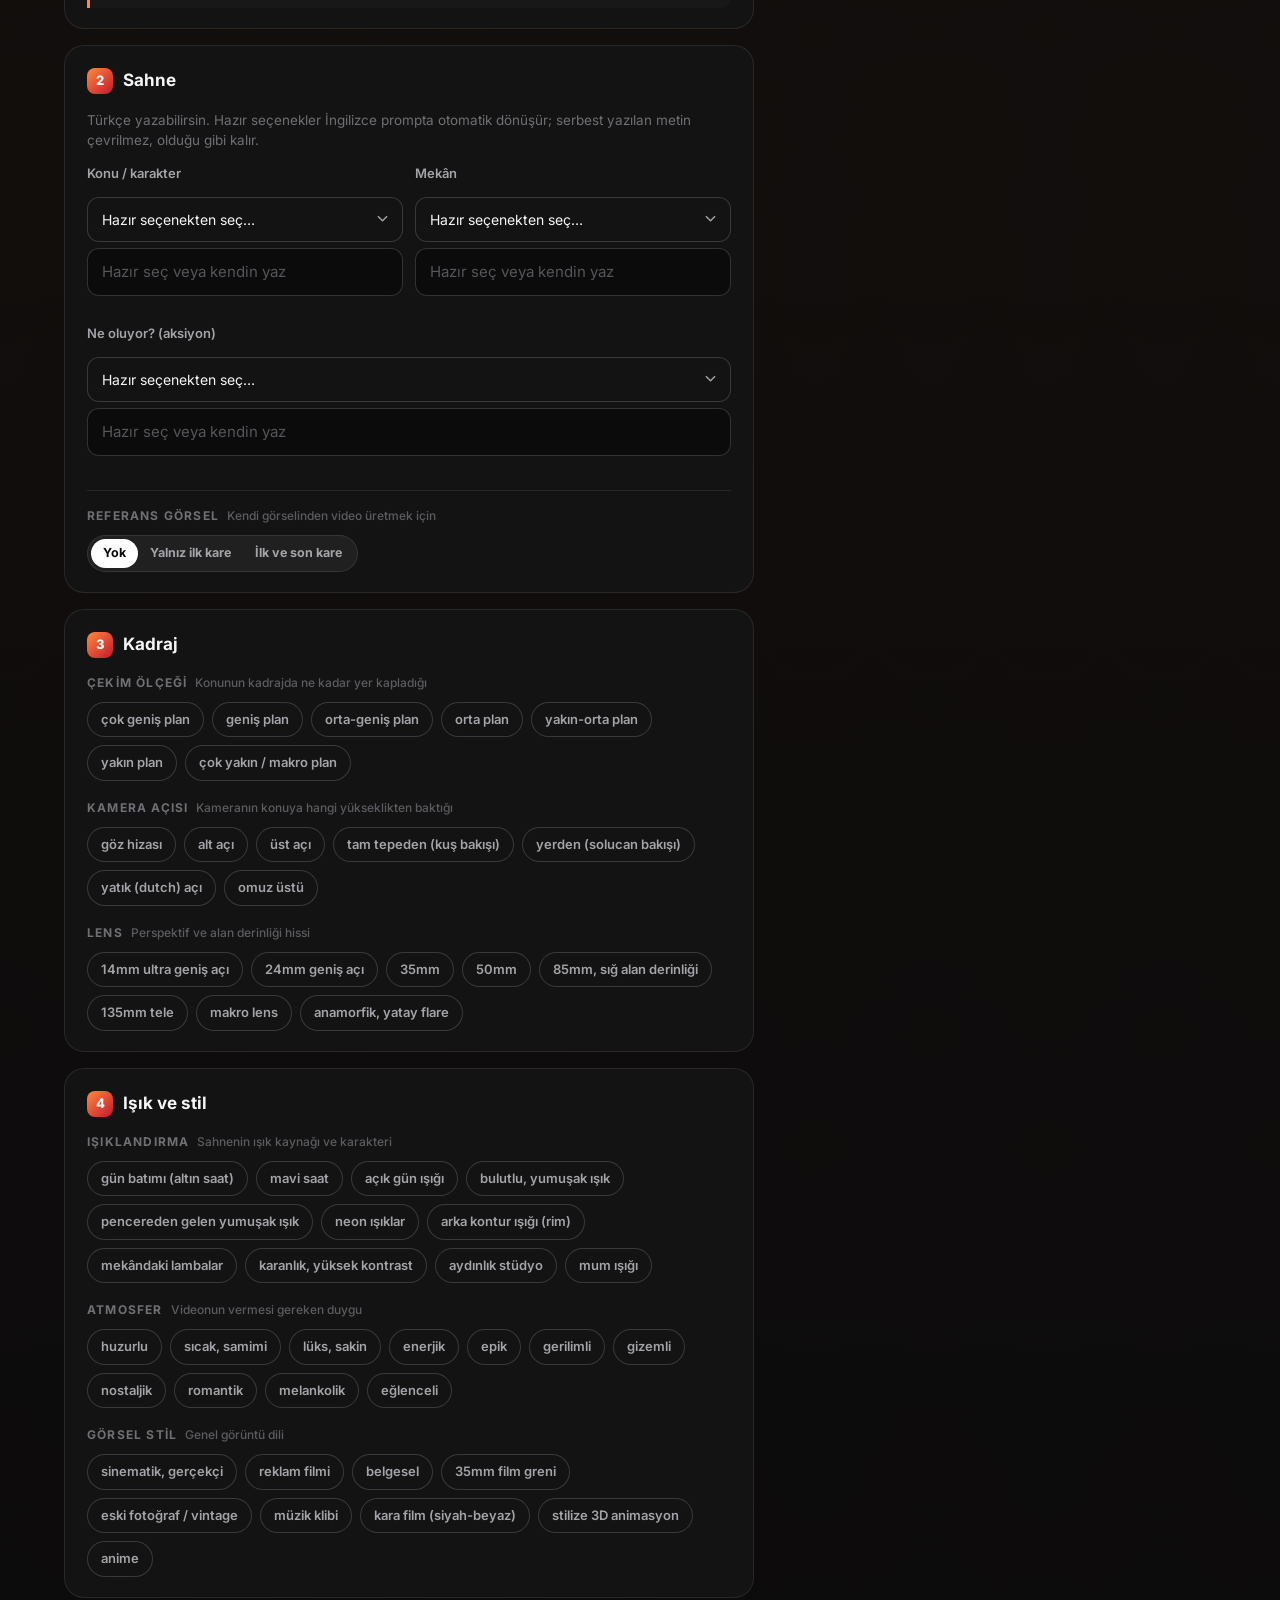
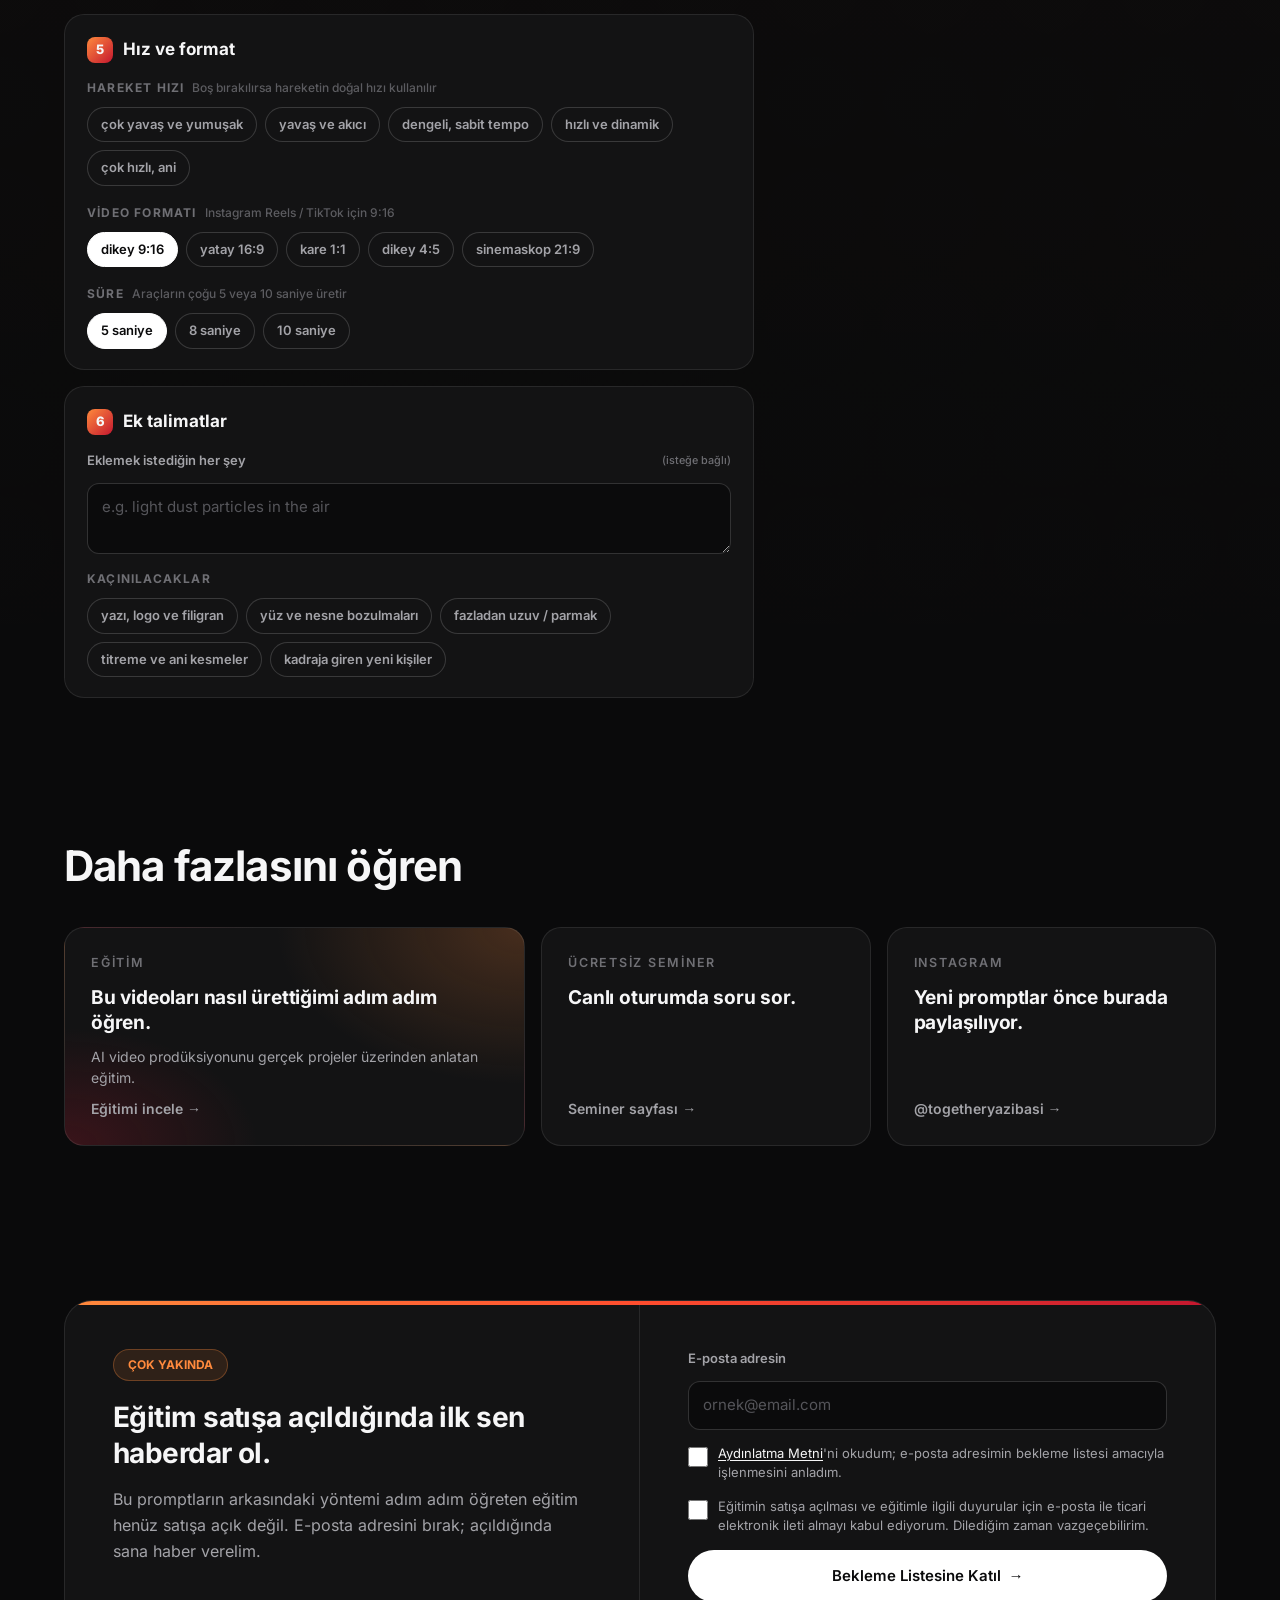
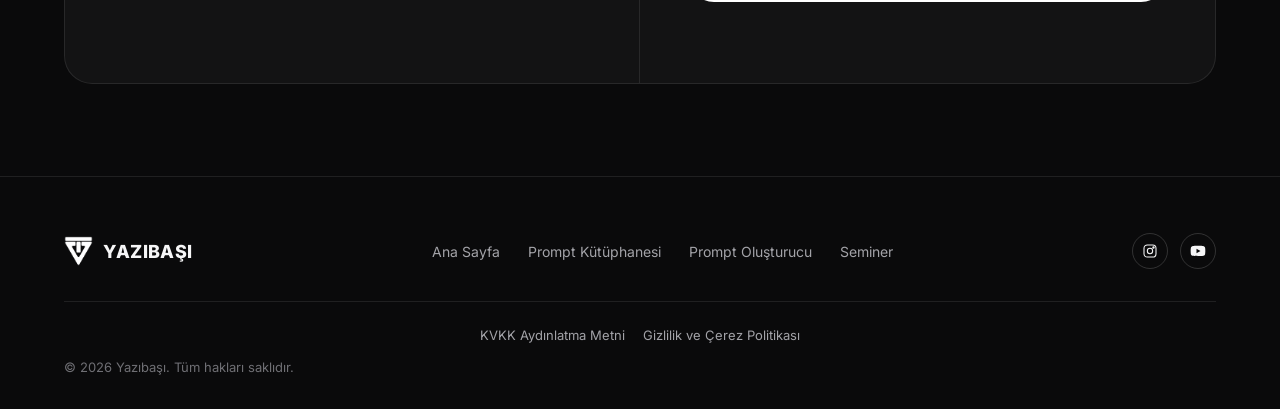
==== commit 5554a5da: "Bekleme listesi sürümü: Vercel Function + SMTP, KVKK taslağı, yerel yazı tipleri Satış ve demo giriş" ====
--- a/prompt-kutuphanesi.html
+++ b/prompt-kutuphanesi.html
@@ -4,15 +4,21 @@
 <meta charset="UTF-8">
 <meta name="viewport" content="width=device-width, initial-scale=1.0, viewport-fit=cover">
 <title>Prompt Kütüphanesi — Together Yazıbaşı</title>
-<meta name="robots" content="noindex, nofollow">
+<meta name="robots" content="index, follow, max-image-preview:large">
 <meta name="description" content="Muhammed Ali Yazıbaşı'nın yapay zekâ video promptları: videoyu izle, promptu tek tıkla kopyala ya da kendi promptunu oluştur.">
 <meta property="og:title" content="Prompt Kütüphanesi — Together Yazıbaşı">
 <meta property="og:description" content="Videoyu gördün. Promptu burada. Tek tıkla kopyala, kendi promptunu oluştur.">
 <meta property="og:type" content="website">
-<link rel="preconnect" href="https://fonts.googleapis.com">
-<link rel="preconnect" href="https://fonts.gstatic.com" crossorigin>
-<link href="https://fonts.googleapis.com/css2?family=Inter:wght@400;500;600;700;800&family=JetBrains+Mono:wght@400;500&display=swap" rel="stylesheet">
+<meta property="og:locale" content="tr_TR">
+<meta property="og:site_name" content="Together Yazıbaşı">
+<meta property="og:image" content="assets/img/og-image.jpg">
+<meta property="og:image:width" content="1200">
+<meta property="og:image:height" content="630">
+<meta name="twitter:card" content="summary_large_image">
+<link rel="stylesheet" href="css/fonts.css">
+<link rel="preload" href="assets/fonts/inter-latin.woff2" as="font" type="font/woff2" crossorigin>
 <link rel="stylesheet" href="css/style.css">
+<link rel="stylesheet" href="css/waitlist.css">
 <link rel="stylesheet" href="css/prompt-kutuphanesi.css">
 <link rel="icon" type="image/png" sizes="32x32" href="assets/img/logo/favicon-32.png">
 <link rel="apple-touch-icon" href="assets/img/logo/apple-touch-icon.png">
@@ -36,17 +42,7 @@
     </nav>
 
     <div class="pk-header-actions">
-      <button class="btn btn-ghost btn-sm" type="button" data-auth-open="login" data-auth-guest>Giriş Yap</button>
-      <div class="user-chip" data-auth-user hidden>
-        <button class="user-chip-btn" type="button" aria-haspopup="menu" aria-expanded="false" id="userMenuBtn">
-          <span class="avatar" aria-hidden="true">DK</span><span class="user-chip-name">Demo Kullanıcı</span>
-        </button>
-        <div class="user-menu" id="userMenu" role="menu" hidden>
-          <p class="user-menu-head"><strong>Demo Kullanıcı</strong><span>Prototip görünümü — gerçek hesap değil</span></p>
-          <a href="#hesabim" role="menuitem">Kaydettiklerim</a>
-          <button type="button" role="menuitem" data-auth-logout>Demo görünümünden çık</button>
-        </div>
-      </div>
+      <a class="btn btn-primary btn-sm" href="index.html#bekleme-listesi">Bekleme Listesi</a>
       <button class="menu-toggle" type="button" aria-label="Menüyü aç" aria-expanded="false" aria-controls="mobileMenu">
         <span></span><span></span><span></span>
       </button>
@@ -59,7 +55,7 @@
     <a href="#olusturucu">Prompt Oluşturucu</a>
     <a href="index.html">Eğitim</a>
     <a href="seminer.html">Ücretsiz Seminer</a>
-    <button class="btn btn-primary btn-block" type="button" data-auth-open="login" data-auth-guest>Giriş Yap</button>
+    <a class="btn btn-primary btn-block" href="index.html#bekleme-listesi">Eğitim Bekleme Listesi</a>
   </nav>
 </header>
 
@@ -69,7 +65,7 @@
   <section class="pk-feature" id="one-cikan">
     <div class="container">
       <div class="pk-intro">
-        <p class="eyebrow">PROMPT KÜTÜPHANESİ <span class="draft-badge">Prototip</span></p>
+        <p class="eyebrow">PROMPT KÜTÜPHANESİ</p>
         <h1>Videoyu gördün.<br><span class="grad">Promptu burada.</span></h1>
         <p class="pk-intro-desc">Paylaştığım AI videolarının promptlarını tek tıkla kopyala, nasıl yapıldığını gör ya da kendi promptunu oluştur.</p>
       </div>
@@ -136,16 +132,16 @@
     </div>
   </section>
 
-  <!-- ============ HESABIM (yalnızca demo görünümünde) ============ -->
+  <!-- ============ KAYDETTİKLERİM (hesapsız; yalnızca bu tarayıcıda saklanır) ============ -->
   <section class="pk-account" id="hesabim" hidden>
     <div class="container">
       <div class="account-card">
         <div class="account-head">
-          <span class="avatar avatar-lg" aria-hidden="true">DK</span>
+          <span class="avatar avatar-lg" aria-hidden="true">★</span>
           <div>
-            <p class="eyebrow">HESABIM <span class="draft-badge">Demo görünüm</span></p>
+            <p class="eyebrow">KAYDETTİKLERİM</p>
             <h2>Kaydettiğin promptlar</h2>
-            <p class="section-desc">Bu alan gerçek üyelik açıldığında kullanıcının kaydettiği ve oluşturduğu promptları gösterecek. Şu an hiçbir veri saklanmıyor; sayfa yenilenince sıfırlanır.</p>
+            <p class="section-desc">Hesap gerekmez: kaydettiklerin yalnızca bu cihazdaki tarayıcıda saklanır, başka bir cihazda görünmez. Tarayıcı verilerini silersen kayıtlar da silinir.</p>
           </div>
         </div>
         <div class="saved-list" id="savedList"></div>
@@ -325,6 +321,31 @@
     </div>
   </section>
 
+  <!-- ============ BEKLEME LİSTESİ ============ -->
+  <section id="bekleme-listesi" class="waitlist-compact">
+    <div class="container">
+      <div class="price-section waitlist-card">
+        <div class="price-grid">
+          <div class="price-left">
+            <span class="eyebrow-pill">ÇOK YAKINDA</span>
+            <h3>Eğitim satışa açıldığında ilk sen haberdar ol.</h3>
+            <p class="section-desc">Bu promptların arkasındaki yöntemi adım adım öğreten eğitim henüz satışa açık değil. E-posta adresini bırak; açıldığında sana haber verelim.</p>
+          </div>
+          <div class="price-right">
+            <form class="waitlist-form" data-waitlist data-source="kutuphane" data-consent-version="1" novalidate>
+              <div class="field"><label for="wl-email">E-posta adresin</label><input id="wl-email" type="email" name="email" inputmode="email" autocomplete="email" placeholder="ornek@email.com" maxlength="254" required></div>
+              <div class="wl-hp" aria-hidden="true"><label>Web sitesi <input type="text" name="website" tabindex="-1" autocomplete="off"></label></div>
+              <label class="check-row"><input type="checkbox" name="kvkk" required><span><a href="gizlilik.html#aydinlatma" target="_blank" rel="noopener">Aydınlatma Metni</a>'ni okudum; e-posta adresimin bekleme listesi amacıyla işlenmesini anladım.</span></label>
+              <label class="check-row"><input type="checkbox" name="ticari" required><span>Eğitimin satışa açılması ve eğitimle ilgili duyurular için e-posta ile ticari elektronik ileti almayı kabul ediyorum. Dilediğim zaman vazgeçebilirim.</span></label>
+              <button type="submit" class="btn btn-primary btn-block" data-wl-submit>Bekleme Listesine Katıl <span class="arrow">→</span></button>
+              <p class="wl-status" role="status" aria-live="polite" data-wl-status></p>
+            </form>
+          </div>
+        </div>
+      </div>
+    </div>
+  </section>
+
 </main>
 
 <footer class="site-footer">
@@ -342,7 +363,7 @@
         <a href="https://www.youtube.com/@TogetherYazibasi" aria-label="YouTube" target="_blank" rel="noopener noreferrer"><svg viewBox="0 0 24 24" fill="currentColor"><path d="M23 12s0-3.5-.45-5.15a2.9 2.9 0 0 0-2-2.05C18.9 4.3 12 4.3 12 4.3s-6.9 0-8.55.5a2.9 2.9 0 0 0-2 2.05C1 8.5 1 12 1 12s0 3.5.45 5.15a2.9 2.9 0 0 0 2 2.05c1.65.5 8.55.5 8.55.5s6.9 0 8.55-.5a2.9 2.9 0 0 0 2-2.05C23 15.5 23 12 23 12ZM9.75 15.5v-7l6 3.5-6 3.5Z"/></svg></a>
       </div>
     </div>
-    <div class="footer-bottom"><p>© 2026 Yazıbaşı. Tüm hakları saklıdır. · Bu sayfa bir prototiptir; örnek içerikler gerçek müşteri çalışması değildir.</p></div>
+    <div class="footer-bottom"><nav class="footer-legal" aria-label="Yasal bağlantılar"><a href="gizlilik.html#aydinlatma">KVKK Aydınlatma Metni</a><a href="gizlilik.html">Gizlilik ve Çerez Politikası</a></nav><p>© 2026 Yazıbaşı. Tüm hakları saklıdır.</p></div>
   </div>
 </footer>
 
@@ -355,65 +376,6 @@
   </div>
 </div>
 
-<!-- ============ GİRİŞ / KAYIT PROTOTİPİ ============ -->
-<div class="sheet auth" id="authModal" role="dialog" aria-modal="true" aria-labelledby="authTitle" hidden>
-  <div class="sheet-backdrop" data-close></div>
-  <div class="sheet-dialog auth-dialog">
-    <button class="sheet-close" type="button" aria-label="Kapat" data-close>✕</button>
-
-    <div class="auth-brand">
-      <img src="assets/img/logo/logo-isaret-beyaz.png" alt="" width="29" height="30">
-      <span class="draft-badge">Yalnızca tasarım prototipi</span>
-    </div>
-
-    <!-- Giriş -->
-    <div class="auth-view" data-view="login">
-      <h2 id="authTitle">Tekrar hoş geldin</h2>
-      <p class="auth-sub">Kaydettiğin promptlara ve oluşturduklarına eriş.</p>
-      <form class="auth-form" data-proto-form>
-        <div class="field"><label for="liEmail">E-posta</label><input id="liEmail" type="email" placeholder="ornek@email.com" autocomplete="off" disabled></div>
-        <div class="field">
-          <label for="liPass">Şifre <button type="button" class="link-btn" data-auth-go="forgot">Şifremi unuttum</button></label>
-          <input id="liPass" type="password" placeholder="••••••••" autocomplete="off" disabled>
-        </div>
-        <button class="btn btn-primary btn-block" type="submit" disabled>Giriş Yap</button>
-      </form>
-      <div class="auth-divider"><span>veya</span></div>
-      <button class="btn btn-ghost btn-block" type="button" disabled><span class="g-ic" aria-hidden="true">G</span> Google ile devam et</button>
-      <p class="auth-proto">Bu ekran yalnızca tasarım içindir: alanlar devre dışıdır, hiçbir bilgi alınmaz veya saklanmaz.</p>
-      <button class="btn btn-demo btn-block" type="button" data-auth-demo>Demo görünümünü aç <span class="arrow">→</span></button>
-      <p class="auth-switch">Hesabın yok mu? <button type="button" class="link-btn" data-auth-go="register">Kayıt ol</button></p>
-    </div>
-
-    <!-- Kayıt -->
-    <div class="auth-view" data-view="register" hidden>
-      <h2>Ücretsiz hesap oluştur</h2>
-      <p class="auth-sub">Promptları kaydet, kendi koleksiyonunu oluştur, yeni promptlardan ilk sen haberdar ol.</p>
-      <form class="auth-form" data-proto-form>
-        <div class="field"><label for="rgName">Ad Soyad</label><input id="rgName" type="text" placeholder="Adınız Soyadınız" autocomplete="off" disabled></div>
-        <div class="field"><label for="rgEmail">E-posta</label><input id="rgEmail" type="email" placeholder="ornek@email.com" autocomplete="off" disabled></div>
-        <div class="field"><label for="rgPass">Şifre</label><input id="rgPass" type="password" placeholder="En az 8 karakter" autocomplete="off" disabled></div>
-        <label class="check-row"><input type="checkbox" disabled> <span>Kullanım koşullarını ve KVKK aydınlatma metnini okudum.</span></label>
-        <button class="btn btn-primary btn-block" type="submit" disabled>Hesap Oluştur</button>
-      </form>
-      <p class="auth-proto">Kayıt sistemi henüz kurulmadı. Bu ekran yalnızca görünümü değerlendirmek içindir.</p>
-      <p class="auth-switch">Zaten hesabın var mı? <button type="button" class="link-btn" data-auth-go="login">Giriş yap</button></p>
-    </div>
-
-    <!-- Şifremi unuttum -->
-    <div class="auth-view" data-view="forgot" hidden>
-      <h2>Şifreni sıfırla</h2>
-      <p class="auth-sub">Hesabına bağlı e-posta adresini yaz; sıfırlama bağlantısı gönderelim.</p>
-      <form class="auth-form" data-proto-form>
-        <div class="field"><label for="fgEmail">E-posta</label><input id="fgEmail" type="email" placeholder="ornek@email.com" autocomplete="off" disabled></div>
-        <button class="btn btn-primary btn-block" type="submit" disabled>Sıfırlama Bağlantısı Gönder</button>
-      </form>
-      <p class="auth-proto">Prototip: e-posta gönderilmez.</p>
-      <p class="auth-switch"><button type="button" class="link-btn" data-auth-go="login">← Girişe dön</button></p>
-    </div>
-  </div>
-</div>
-
 <!-- Mobil: hızlı kopyalama çubuğu -->
 <div class="sticky-copy" id="stickyCopy" hidden>
   <span class="sticky-copy-text" id="stickyCopyText"></span>
@@ -422,6 +384,7 @@
 
 <div class="toast" id="toast" role="status" aria-live="polite" hidden></div>
 
+<script src="js/waitlist.js" defer></script>
 <script src="js/prompts-data.js"></script>
 <script src="js/prompt-builder-data.js"></script>
 <script src="js/prompt-kutuphanesi.js"></script>
--- a/css/fonts.css
+++ b/css/fonts.css
@@ -0,0 +1,4 @@
+@font-face{font-family:'Inter';font-style:normal;font-weight:400 800;font-display:swap;src:url(../assets/fonts/inter-latin-ext.woff2) format('woff2');unicode-range:U+0100-02BA, U+02BD-02C5, U+02C7-02CC, U+02CE-02D7, U+02DD-02FF, U+0304, U+0308, U+0329, U+1D00-1DBF, U+1E00-1E9F, U+1EF2-1EFF, U+2020, U+20A0-20AB, U+20AD-20C4, U+2113, U+2C60-2C7F, U+A720-A7FF}
+@font-face{font-family:'Inter';font-style:normal;font-weight:400 800;font-display:swap;src:url(../assets/fonts/inter-latin.woff2) format('woff2');unicode-range:U+0000-00FF, U+0131, U+0152-0153, U+02BB-02BC, U+02C6, U+02DA, U+02DC, U+0304, U+0308, U+0329, U+2000-206F, U+20AC, U+2122, U+2191, U+2193, U+2212, U+2215, U+FEFF, U+FFFD}
+@font-face{font-family:'JetBrains Mono';font-style:normal;font-weight:400 500;font-display:swap;src:url(../assets/fonts/jetbrains-mono-latin-ext.woff2) format('woff2');unicode-range:U+0100-02BA, U+02BD-02C5, U+02C7-02CC, U+02CE-02D7, U+02DD-02FF, U+0304, U+0308, U+0329, U+1D00-1DBF, U+1E00-1E9F, U+1EF2-1EFF, U+2020, U+20A0-20AB, U+20AD-20C4, U+2113, U+2C60-2C7F, U+A720-A7FF}
+@font-face{font-family:'JetBrains Mono';font-style:normal;font-weight:400 500;font-display:swap;src:url(../assets/fonts/jetbrains-mono-latin.woff2) format('woff2');unicode-range:U+0000-00FF, U+0131, U+0152-0153, U+02BB-02BC, U+02C6, U+02DA, U+02DC, U+0304, U+0308, U+0329, U+2000-206F, U+20AC, U+2122, U+2191, U+2193, U+2212, U+2215, U+FEFF, U+FFFD}
--- a/css/waitlist.css
+++ b/css/waitlist.css
@@ -0,0 +1,38 @@
+/* Bekleme listesi, yasal sayfalar ve alt bilgi bağlantıları (style.css'in tasarım dilini kullanır) */
+.waitlist-card .price-left h3 { font-size: 28px; }
+.waitlist-card .checklist { margin-top: 22px; }
+.waitlist-form { display: flex; flex-direction: column; gap: 14px; }
+.waitlist-form .field { margin-bottom: 0; }
+.waitlist-form .field input { min-height: 48px; font-size: 16px; }
+.waitlist-form .field input[aria-invalid="true"] { border-color: var(--no); }
+.wl-hp { position: absolute; left: -9999px; width: 1px; height: 1px; overflow: hidden; }
+.check-row { display: flex; gap: 10px; align-items: flex-start; font-size: 13px; line-height: 1.5; color: var(--text-dim); cursor: pointer; }
+.check-row input { flex: 0 0 auto; width: 20px; height: 20px; margin-top: 1px; accent-color: var(--accent-2); }
+.check-row a { color: var(--text); text-decoration: underline; text-underline-offset: 2px; }
+.wl-status { min-height: 1.4em; margin: 0; font-size: 13.5px; line-height: 1.5; color: var(--text-dim); }
+.wl-status.is-error { color: var(--no); }
+.wl-status.is-info { color: var(--text); }
+.waitlist-form .btn[disabled] { opacity: .5; cursor: progress; }
+.wl-success { padding: 22px; border-radius: var(--radius-sm); background: rgba(55,201,120,0.1); border: 1px solid rgba(55,201,120,0.35); outline: none; }
+.wl-success strong { display: block; font-size: 18px; color: var(--ok); margin-bottom: 8px; }
+.wl-success p { margin: 0; font-size: 14.5px; color: var(--text); line-height: 1.6; }
+.wl-note { font-size: 12px; color: var(--text-dimmer); line-height: 1.5; margin: 0; }
+.wl-note a { text-decoration: underline; text-underline-offset: 2px; }
+.waitlist-compact { margin-top: 10px; }
+.footer-legal { display: flex; flex-wrap: wrap; gap: 6px 18px; justify-content: center; margin: 0 0 12px; font-size: 13px; }
+.footer-legal a { color: var(--text-dim); }
+.footer-legal a:hover { color: var(--text); }
+.legal-page { max-width: 780px; padding-top: 120px; padding-bottom: 80px; }
+.legal-page h1 { font-size: clamp(28px, 5vw, 40px); margin-bottom: 8px; }
+.legal-page h2 { font-size: 21px; margin: 38px 0 12px; }
+.legal-page p, .legal-page li { color: var(--text-dim); font-size: 15.5px; line-height: 1.75; }
+.legal-page ul { list-style: disc; padding-left: 22px; display: flex; flex-direction: column; gap: 6px; margin: 10px 0; }
+.legal-page a { color: var(--text); text-decoration: underline; text-underline-offset: 2px; }
+.legal-meta { font-size: 13.5px; color: var(--text-dimmer); margin-bottom: 28px; }
+.legal-todo { background: rgba(255,176,32,0.14); color: var(--draft); padding: 0 5px; border-radius: 4px; font-weight: 600; }
+.upcoming-card { cursor: pointer; }
+@media (max-width: 760px) {
+  .waitlist-card .price-left h3 { font-size: 23px; }
+}
+.waitlist-form.is-inactive .btn[disabled] { cursor: not-allowed; }
+.waitlist-form.is-inactive input:disabled { opacity: .55; }
